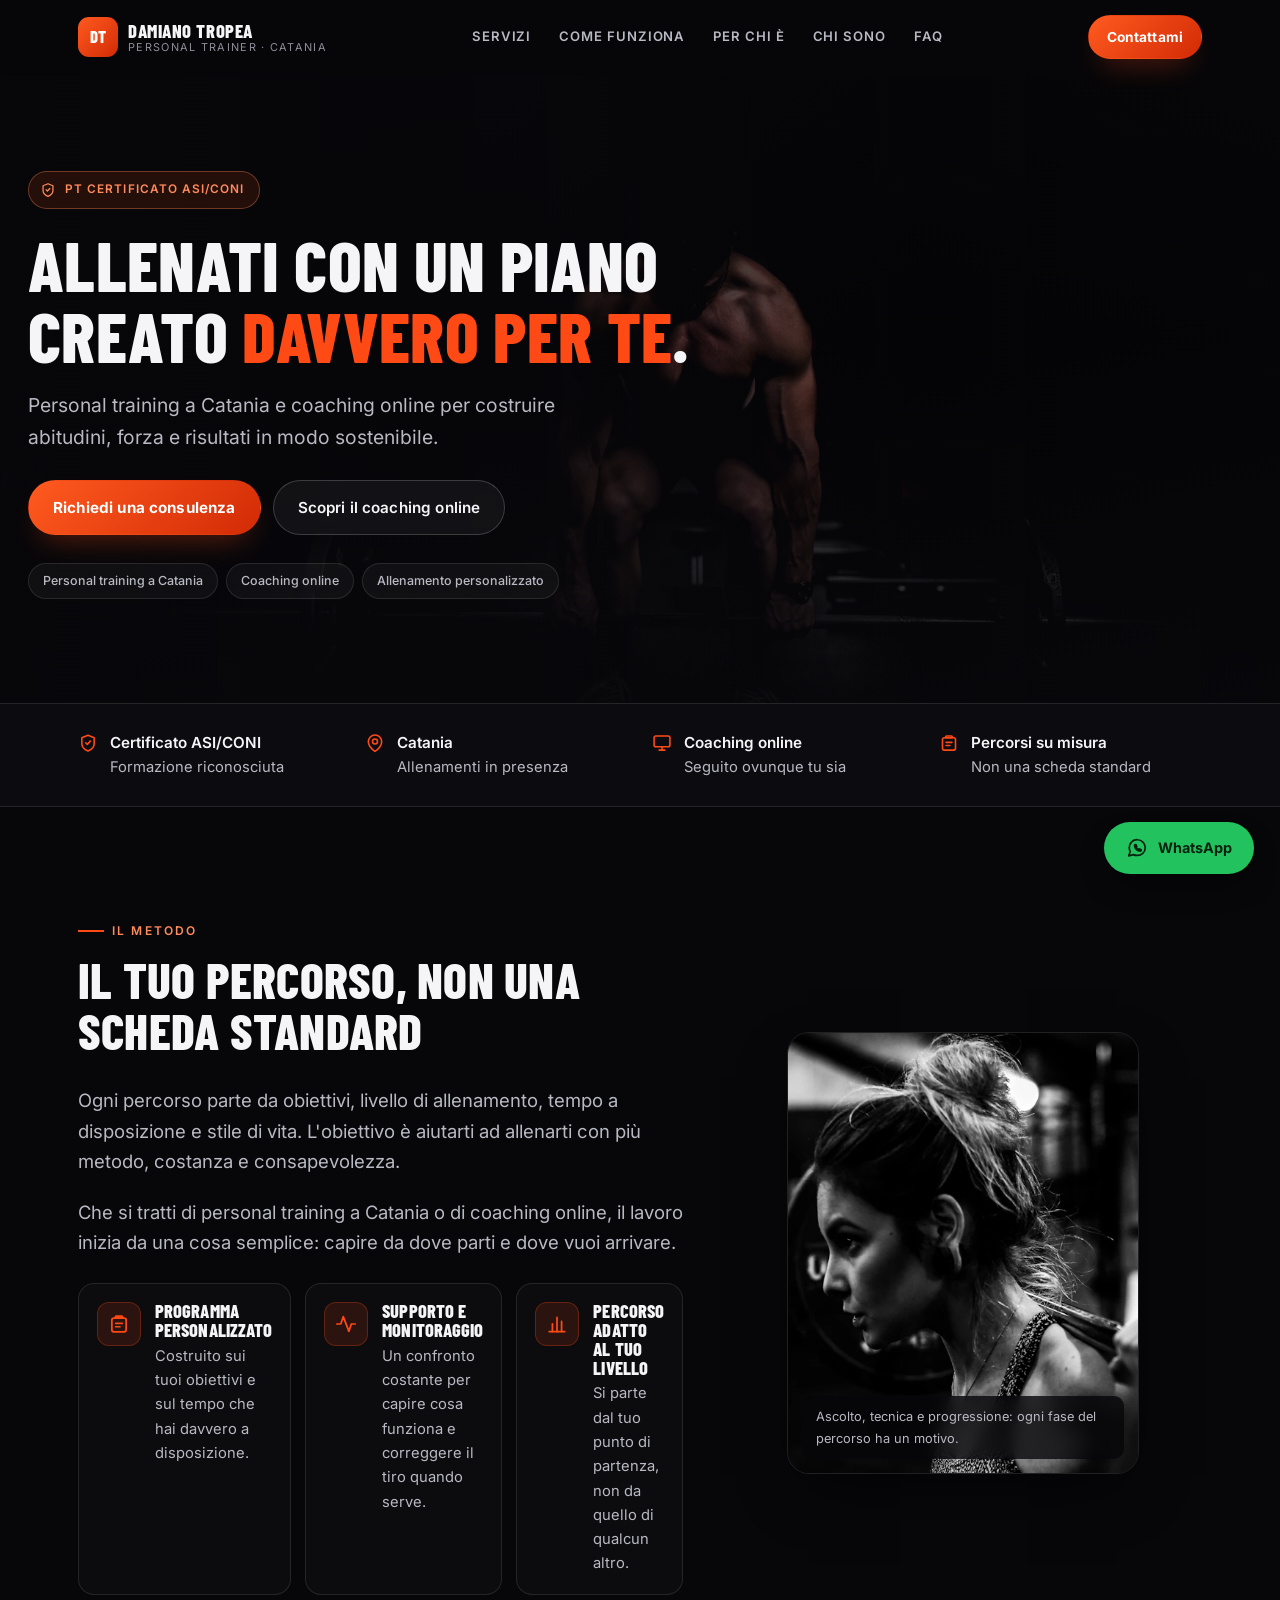
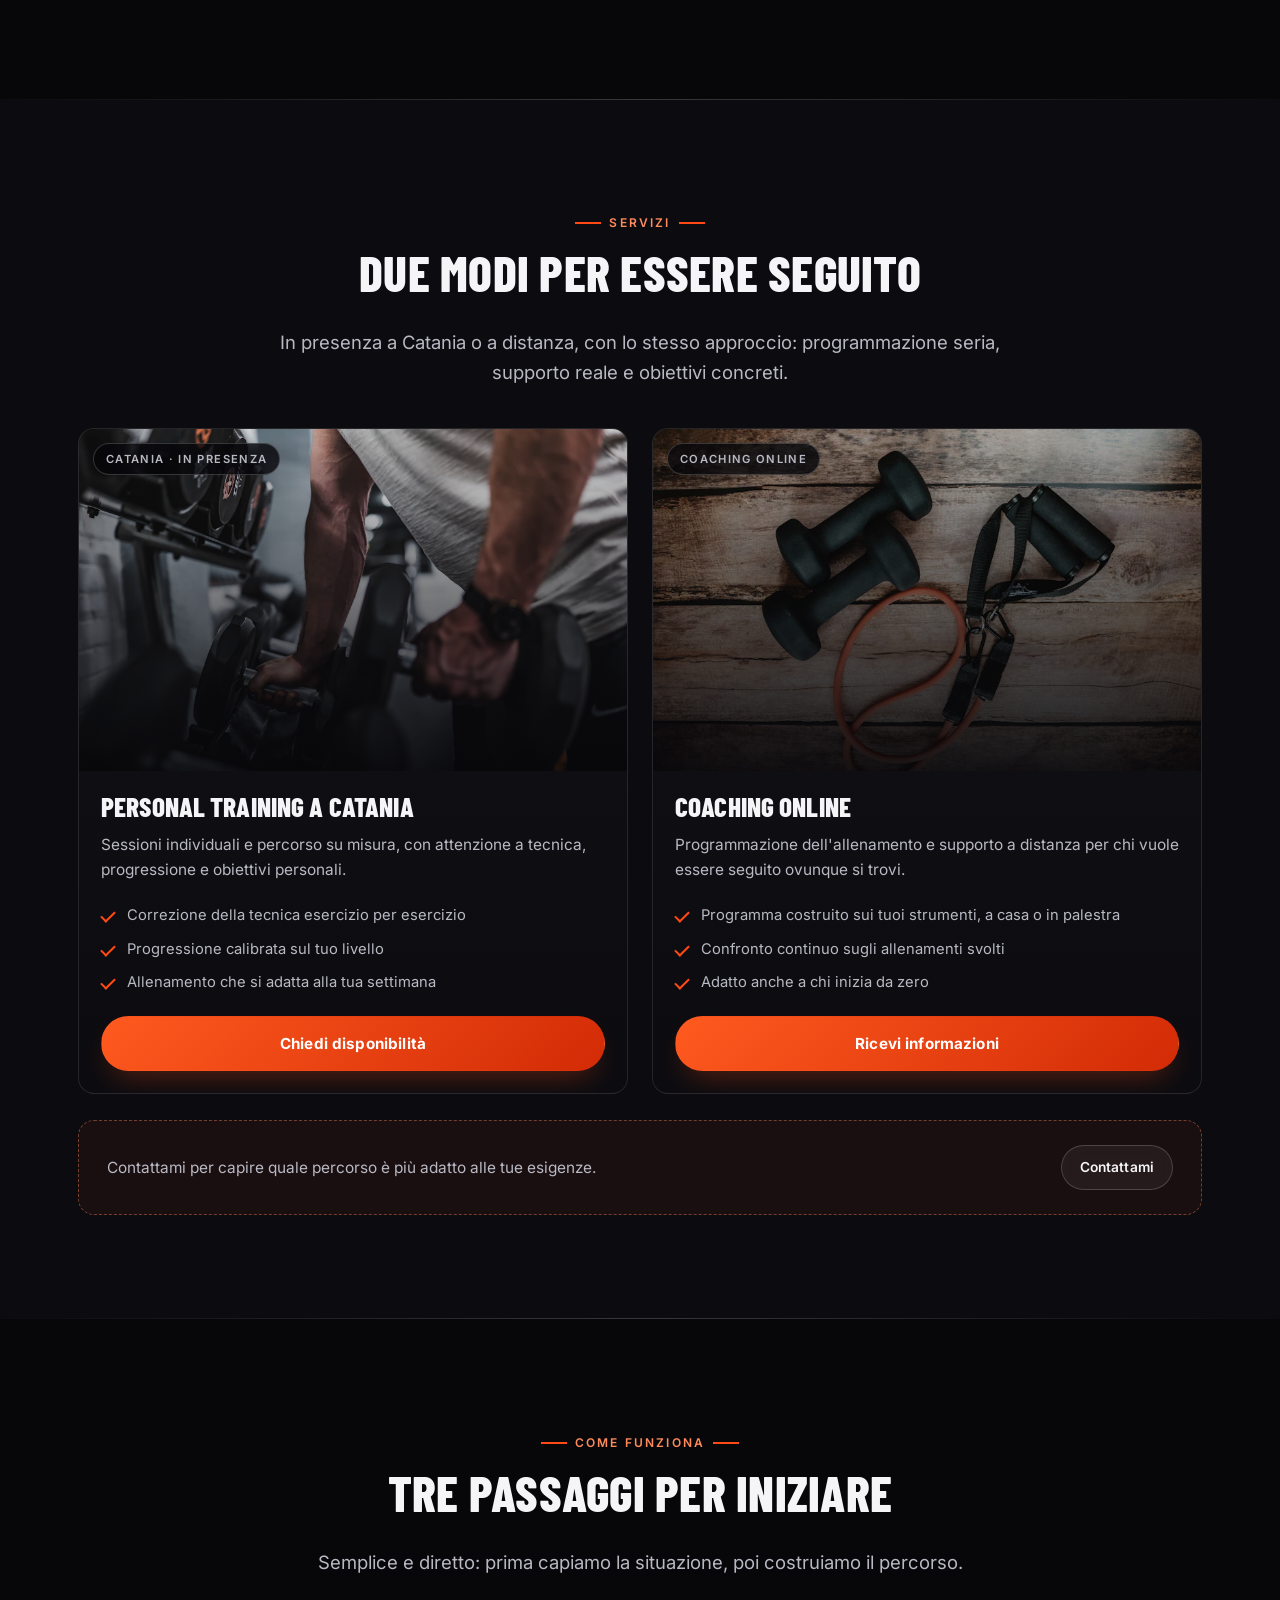
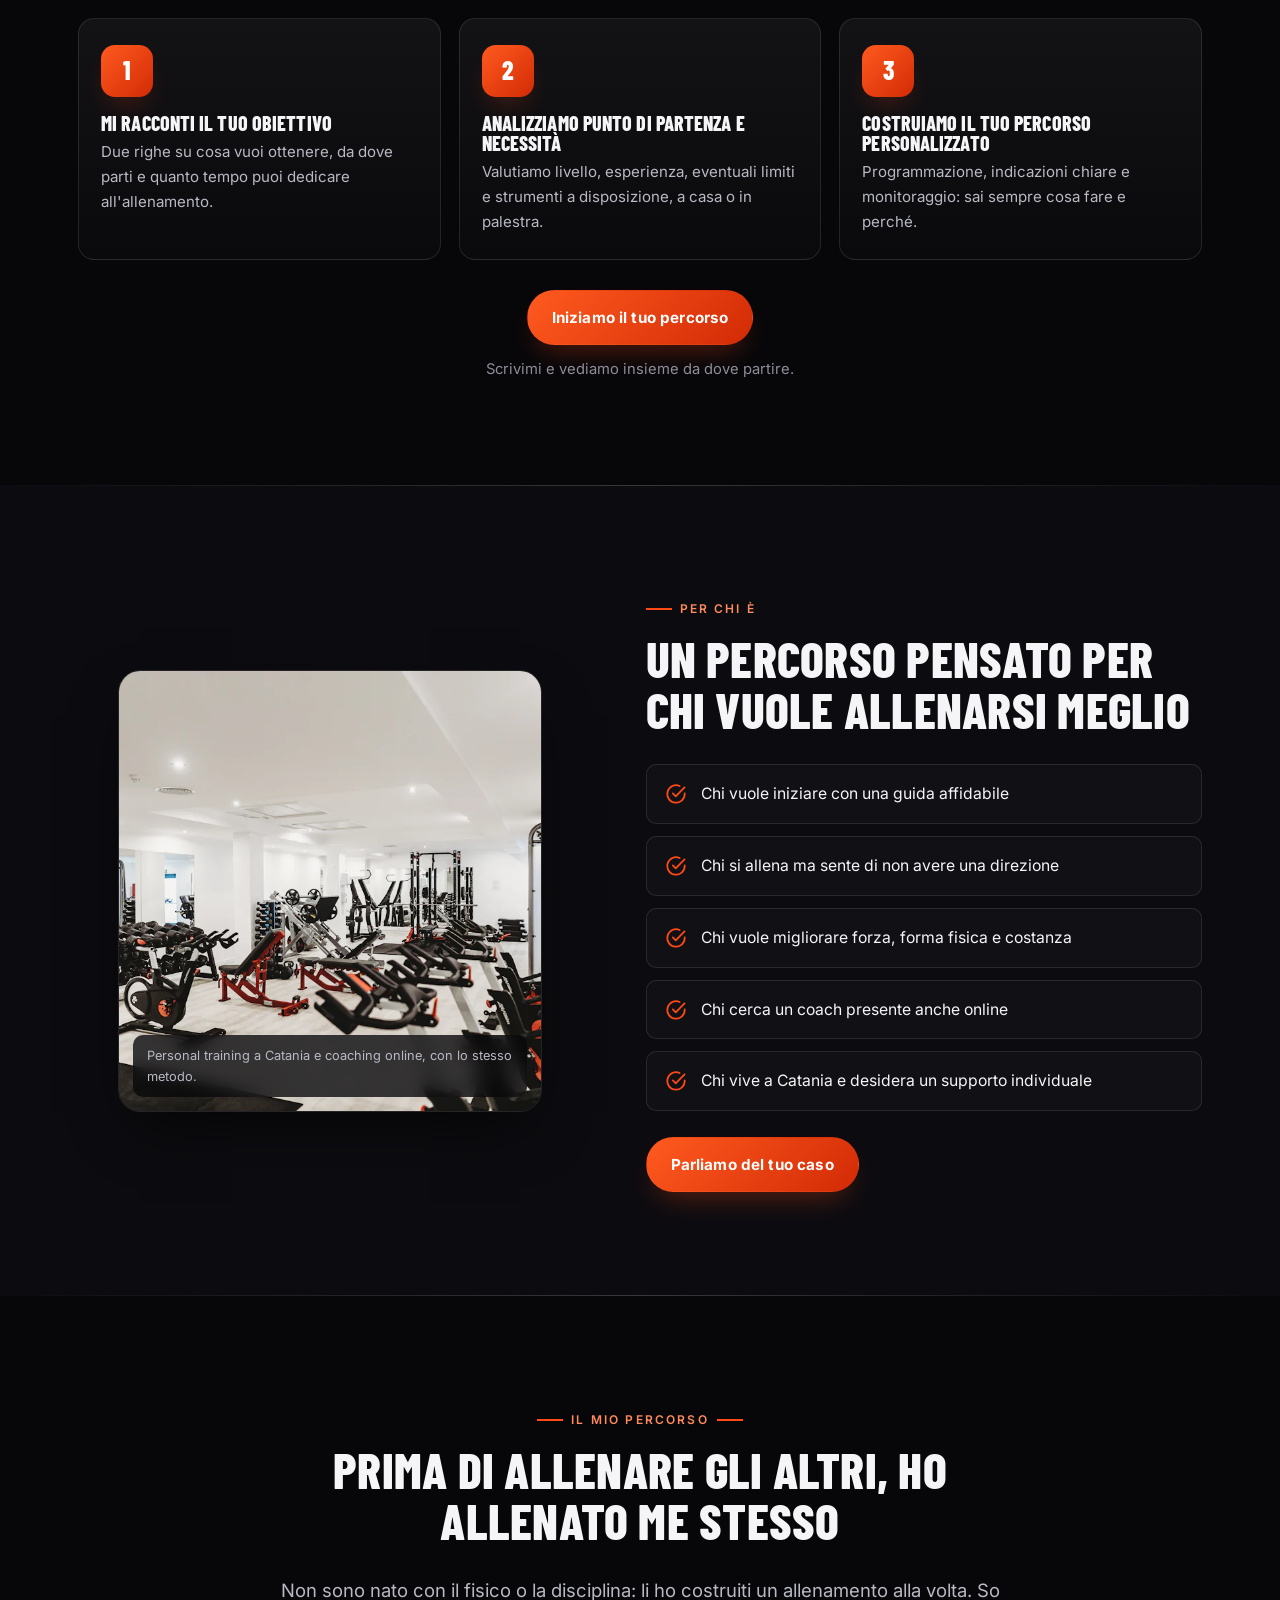
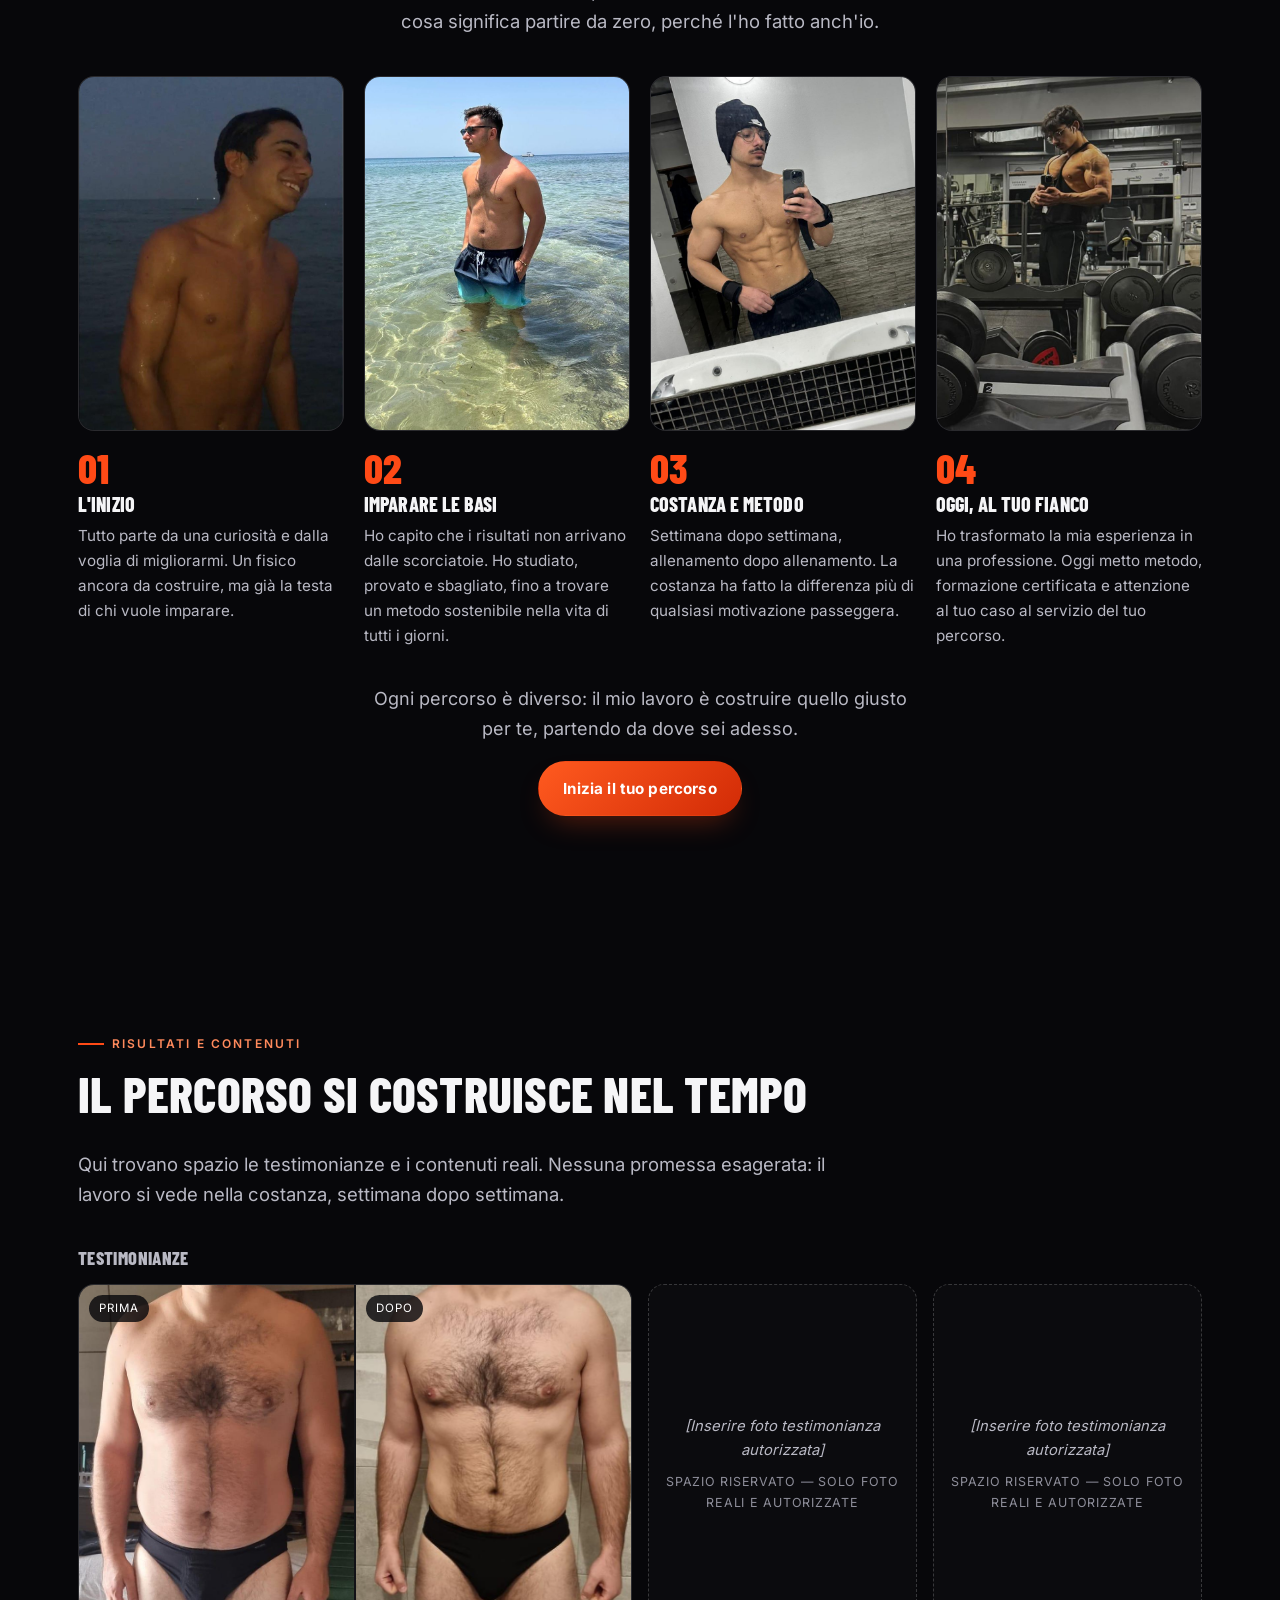
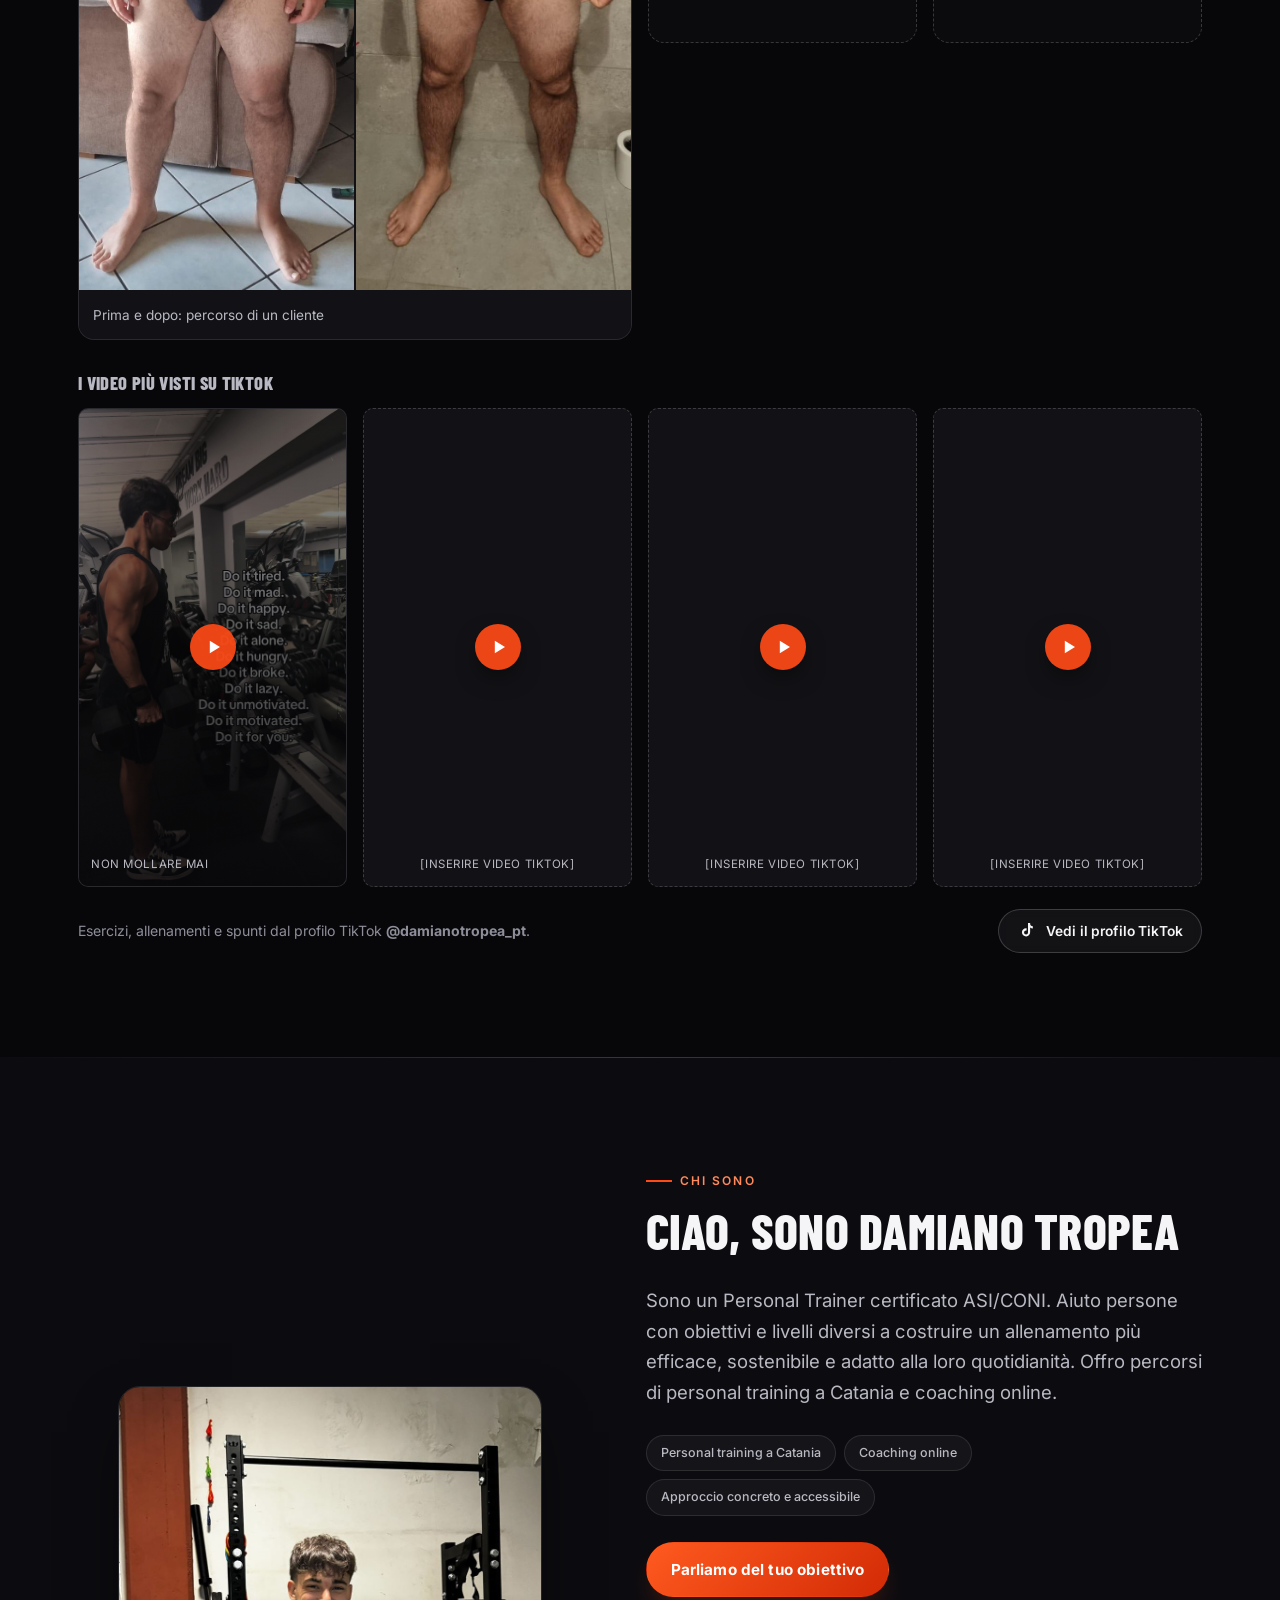
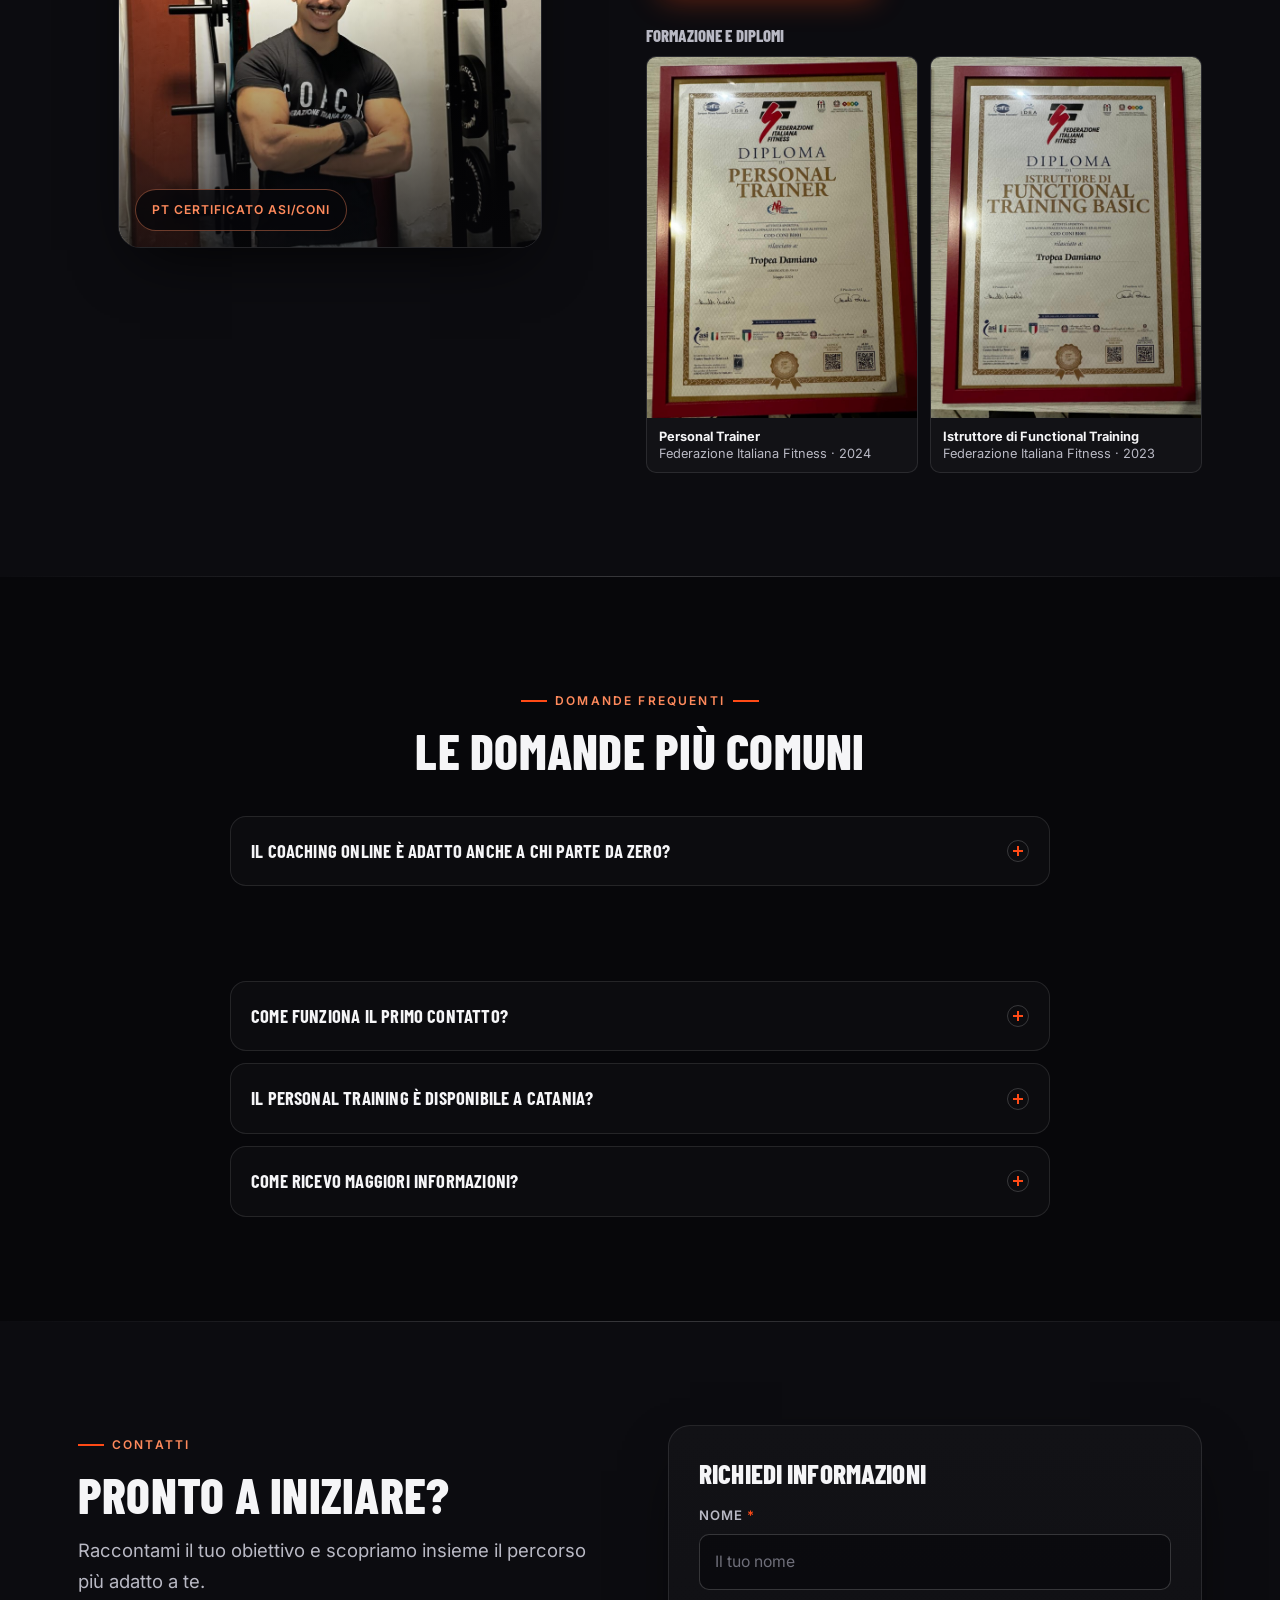
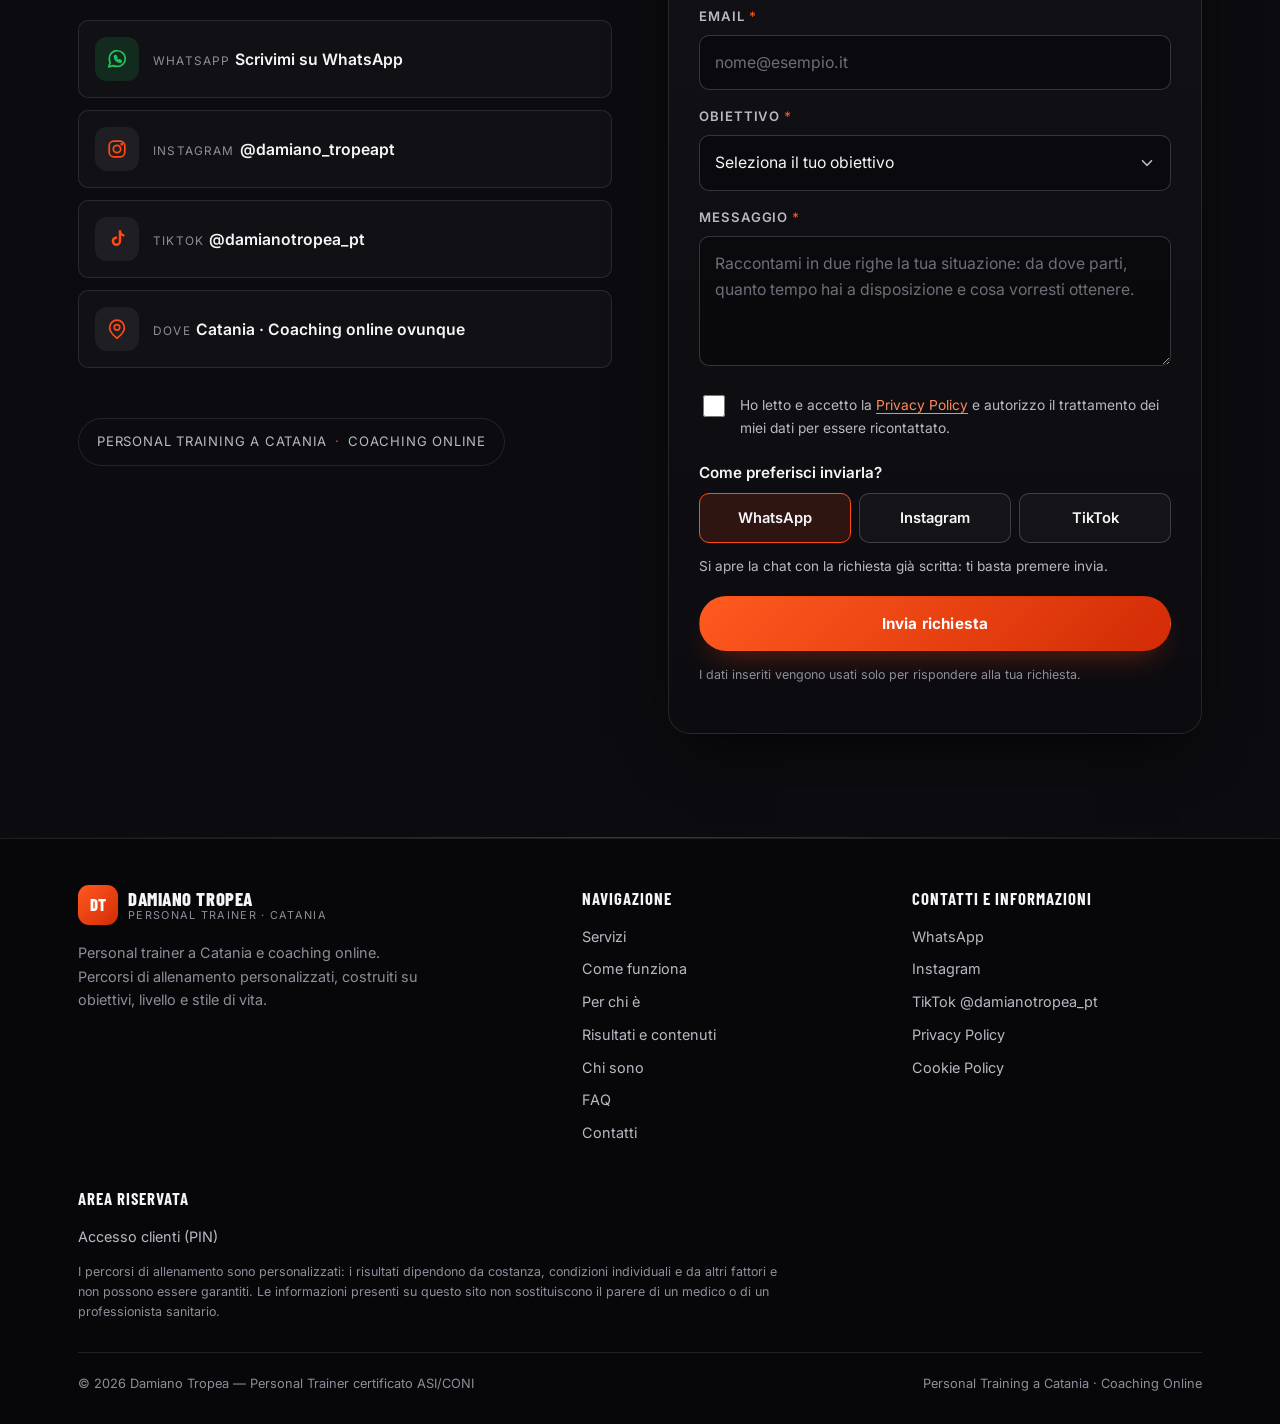
==== index.html @ 93ef20b5 "Publish Damiano Tropea personal trainer site Co-authored-by: Copilot App <223556219+Copilot@users.no" ====
<!DOCTYPE html>
<html lang="it" class="no-js">
<head>
<meta charset="utf-8">
<meta name="viewport" content="width=device-width, initial-scale=1">
<title>Damiano Tropea | Personal Trainer a Catania e Coaching Online</title>
<meta name="description" content="Personal Trainer certificato ASI/CONI a Catania. Percorsi di personal training e coaching online personalizzati. Richiedi informazioni.">
<meta name="author" content="Damiano Tropea">
<meta name="robots" content="index, follow">
<meta name="theme-color" content="#07070A">

<!-- ===================== SEO / SOCIAL ===================== -->
<link rel="canonical" href="https://sammy21-bee.github.io/damiano-tropea-pt/">
<meta property="og:type" content="website">
<meta property="og:locale" content="it_IT">
<meta property="og:site_name" content="Damiano Tropea — Personal Trainer">
<meta property="og:title" content="Damiano Tropea | Personal Trainer a Catania e Coaching Online">
<meta property="og:description" content="Personal training a Catania e coaching online. Percorsi di allenamento personalizzati, costruiti su obiettivi, livello e stile di vita.">
<meta property="og:url" content="https://sammy21-bee.github.io/damiano-tropea-pt/">
<meta property="og:image" content="https://sammy21-bee.github.io/damiano-tropea-pt/assets/img/hero.webp">
<meta name="twitter:card" content="summary_large_image">

<link rel="icon" href="data:image/svg+xml,%3Csvg xmlns='http://www.w3.org/2000/svg' viewBox='0 0 64 64'%3E%3Crect width='64' height='64' rx='14' fill='%23FF4A16'/%3E%3Ctext x='32' y='43' font-family='Arial,sans-serif' font-size='30' font-weight='bold' fill='%23fff' text-anchor='middle'%3EDT%3C/text%3E%3C/svg%3E">

<link rel="preload" href="assets/fonts/Inter-var.woff2" as="font" type="font/woff2" crossorigin>
<link rel="preload" href="assets/fonts/BarlowCondensed-800.woff2" as="font" type="font/woff2" crossorigin>
<link rel="preload" href="assets/img/hero.webp" as="image">
<link rel="stylesheet" href="assets/css/fonts.css">
<link rel="stylesheet" href="assets/css/style.css">

<script>document.documentElement.classList.replace('no-js', 'js');</script>

<!-- Dati strutturati: contengono solo le informazioni fornite.
     Aggiungere telefono, indirizzo ed email reali quando disponibili. -->
<script type="application/ld+json">
{
  "@context": "https://schema.org",
  "@type": "ProfessionalService",
  "name": "Damiano Tropea — Personal Trainer",
  "description": "Personal Trainer certificato ASI/CONI. Personal training a Catania e coaching online con percorsi di allenamento personalizzati.",
  "areaServed": [
    { "@type": "City", "name": "Catania" },
    { "@type": "Country", "name": "Italia" }
  ],
  "address": { "@type": "PostalAddress", "addressLocality": "Catania", "addressCountry": "IT" },
  "knowsAbout": ["personal training", "coaching online", "allenamento personalizzato", "forza", "condizionamento fisico"],
  "availableService": [
    { "@type": "Service", "name": "Personal Training a Catania" },
    { "@type": "Service", "name": "Coaching Online" }
  ],
  "sameAs": ["https://www.tiktok.com/@damianotropea_pt"],
  "founder": {
    "@type": "Person",
    "name": "Damiano Tropea",
    "jobTitle": "Personal Trainer certificato ASI/CONI",
    "sameAs": ["https://www.tiktok.com/@damianotropea_pt"]
  }
}
</script>

<script type="application/ld+json">
{
  "@context": "https://schema.org",
  "@type": "FAQPage",
  "mainEntity": [
    {
      "@type": "Question",
      "name": "Il coaching online è adatto anche a chi parte da zero?",
      "acceptedAnswer": { "@type": "Answer", "text": "Sì. Il coaching online non richiede un livello di partenza specifico: il programma viene costruito sul livello e sulle possibilità di chi lo segue. Se parti da zero, si parte da lì, con una progressione adatta a te. Se hai dubbi sul tuo caso, scrivimi e ne parliamo." }
    },
    {
      "@type": "Question",
      "name": "Posso allenarmi a casa o serve la palestra?",
      "acceptedAnswer": { "@type": "Answer", "text": "Dipende dal percorso e dagli strumenti che hai a disposizione. Il coaching online può essere strutturato per l'allenamento a casa o in palestra; per il personal training in presenza a Catania, sede e modalità si definiscono direttamente con Damiano. Contattami per capire la soluzione più adatta alla tua situazione." }
    },
    {
      "@type": "Question",
      "name": "Come funziona il primo contatto?",
      "acceptedAnswer": { "@type": "Answer", "text": "Il primo contatto serve a conoscerci: mi racconti il tuo obiettivo e la tua situazione, io ti spiego come lavoro e quale percorso può avere senso per te. Puoi scrivermi dal form di contatto, su WhatsApp o su TikTok. Serve a capire se il percorso è adatto a te." }
    },
    {
      "@type": "Question",
      "name": "Il personal training è disponibile a Catania?",
      "acceptedAnswer": { "@type": "Answer", "text": "Sì, il personal training in presenza è disponibile a Catania. Per verificare disponibilità, giorni e orari è necessario contattarmi direttamente." }
    },
    {
      "@type": "Question",
      "name": "Come ricevo maggiori informazioni?",
      "acceptedAnswer": { "@type": "Answer", "text": "Puoi scrivermi dal form di contatto, su WhatsApp oppure su TikTok @damianotropea_pt. Ti risponderò con le informazioni più utili rispetto a quello che cerchi." }
    }
  ]
}
</script>
</head>
<body>

<!-- =====================================================================
     PLACEHOLDER DA SOSTITUIRE PRIMA DI PUBBLICARE
     (cerca "[INSERIRE" in questo file e nelle pagine legali)

     1. https://wa.me/393484564142  -> link WhatsApp (es. https://wa.me/39XXXXXXXXXX)
     2. [INSERIRE_EMAIL]          -> email di contatto
     3. [INSERIRE_URL_DEL_SITO]   -> dominio del sito (canonical, Open Graph)
     4. Form di contatto: action="[INSERIRE_ENDPOINT_FORM]"
        Finché non è configurato, l'invio apre WhatsApp con il riepilogo
        della richiesta (vedi assets/js/main.js).
     5. Foto: assets/img/*.webp sono immagini segnaposto professionali
        (libere da Unsplash). Sostituirle con foto reali di Damiano.
     6. Video TikTok: nella sezione "Risultati e contenuti" i riquadri
        social sono segnaposto collegati al profilo; inserire gli embed
        reali dei video (vedi commento nella sezione).
     ===================================================================== -->

<a class="skip-link" href="#main">Vai al contenuto principale</a>

<!-- Sprite SVG -->
<svg xmlns="http://www.w3.org/2000/svg" style="display:none" aria-hidden="true" focusable="false">
  <symbol id="i-check" viewBox="0 0 24 24" fill="none" stroke="currentColor" stroke-width="1.9" stroke-linecap="round" stroke-linejoin="round">
    <path d="M21.5 11.2V12a9.5 9.5 0 1 1-5.6-8.7"/><path d="m8.6 11.4 3.1 3.1L21.3 4.8"/>
  </symbol>
  <symbol id="i-monitor" viewBox="0 0 24 24" fill="none" stroke="currentColor" stroke-width="1.9" stroke-linecap="round" stroke-linejoin="round">
    <rect x="2.5" y="3.5" width="19" height="13" rx="2.2"/><path d="M8.5 20.5h7M12 16.5v4"/>
  </symbol>
  <symbol id="i-clipboard" viewBox="0 0 24 24" fill="none" stroke="currentColor" stroke-width="1.9" stroke-linecap="round" stroke-linejoin="round">
    <path d="M9 3.5h6a1 1 0 0 1 1 1v1.2H8V4.5a1 1 0 0 1 1-1Z"/><rect x="4.2" y="5.7" width="15.6" height="14.8" rx="2.2"/><path d="M8.4 11.2h7.2M8.4 15h4.6"/>
  </symbol>
  <symbol id="i-activity" viewBox="0 0 24 24" fill="none" stroke="currentColor" stroke-width="1.9" stroke-linecap="round" stroke-linejoin="round">
    <path d="M22 12h-4.2l-2.6 8L9 4l-2.7 8H2"/>
  </symbol>
  <symbol id="i-level" viewBox="0 0 24 24" fill="none" stroke="currentColor" stroke-width="1.9" stroke-linecap="round" stroke-linejoin="round">
    <path d="M3.5 20.2h17"/><path d="M7 20.2v-8.4M12 20.2V4.8M17 20.2v-11"/>
  </symbol>
  <symbol id="i-pin" viewBox="0 0 24 24" fill="none" stroke="currentColor" stroke-width="1.9" stroke-linecap="round" stroke-linejoin="round">
    <path d="M20 10.4c0 6-8 11.6-8 11.6s-8-5.6-8-11.6a8 8 0 0 1 16 0Z"/><circle cx="12" cy="10.2" r="3"/>
  </symbol>
  <symbol id="i-medal" viewBox="0 0 24 24" fill="none" stroke="currentColor" stroke-width="1.9" stroke-linecap="round" stroke-linejoin="round">
    <path d="M12 21.5s7.4-3.3 7.4-8.4V5.6L12 2.6 4.6 5.6v7.5c0 5.1 7.4 8.4 7.4 8.4Z"/><path d="m9.2 11.7 1.9 1.9 3.7-3.8"/>
  </symbol>
  <symbol id="i-whatsapp" viewBox="0 0 24 24" fill="none" stroke="currentColor" stroke-width="1.9" stroke-linecap="round" stroke-linejoin="round">
    <path d="M21 11.6a8.5 8.5 0 0 1-9.1 8.5 9.2 9.2 0 0 1-3.9-.9L3 20.6l1.6-4.7a8.5 8.5 0 0 1-1-4.3A8.5 8.5 0 0 1 12.5 3a8.7 8.7 0 0 1 8.5 8.6Z"/><path d="M9.3 9.1c0-.5.4-.9.9-.9h.6l1 2.2-.8.8c.5 1.1 1.4 2 2.5 2.5l.8-.8 2.2 1v.6c0 .5-.4.9-.9.9-3.5 0-6.3-2.8-6.3-6.3Z"/>
  </symbol>
  <symbol id="i-tiktok" viewBox="0 0 24 24" fill="currentColor">
    <path d="M16.6 2.5h-2.7v11.9a2.5 2.5 0 1 1-2.5-2.5c.2 0 .5 0 .7.1V9.2a5.5 5.5 0 0 0-.7-.05A5.2 5.2 0 1 0 16.6 14V8.3a5.6 5.6 0 0 0 3.4 1.15V6.7a3.4 3.4 0 0 1-3.4-3.4V2.5Z"/>
  </symbol>
  <symbol id="i-instagram" viewBox="0 0 24 24" fill="none" stroke="currentColor" stroke-width="1.9" stroke-linecap="round" stroke-linejoin="round">
    <rect x="3.5" y="3.5" width="17" height="17" rx="5"/><circle cx="12" cy="12" r="4"/><circle cx="17.2" cy="6.8" r=".6" fill="currentColor"/>
  </symbol>
  <symbol id="i-play" viewBox="0 0 24 24" fill="currentColor">
    <path d="M7 4.6 19.2 12 7 19.4V4.6Z"/>
  </symbol>
</svg>

<header class="site-header" id="site-header">
  <div class="container header-inner">
    <a class="brand" href="#top" aria-label="Damiano Tropea — Personal Trainer, torna all'inizio">
      <span class="brand-mark" aria-hidden="true">DT</span>
      <span class="brand-text">
        <span class="brand-name">Damiano Tropea</span>
        <span class="brand-sub">Personal Trainer · Catania</span>
      </span>
    </a>

    <nav class="main-nav" aria-label="Navigazione principale">
      <a href="#servizi">Servizi</a>
      <a href="#come-funziona">Come funziona</a>
      <a href="#per-chi">Per chi è</a>
      <a href="#chi-sono">Chi sono</a>
      <a href="#faq">FAQ</a>
    </nav>

    <div class="header-actions">
      <a class="btn btn--primary btn--sm header-cta" href="#contatti" data-cta="header-contattami">Contattami</a>
      <button class="nav-toggle" type="button" id="nav-toggle" aria-expanded="false" aria-controls="mobile-menu" aria-label="Apri il menu di navigazione">
        <span class="nav-toggle-bars" aria-hidden="true"></span>
      </button>
    </div>
  </div>
</header>

<div class="mobile-menu" id="mobile-menu" hidden>
  <nav aria-label="Navigazione mobile">
    <a href="#servizi">Servizi</a>
    <a href="#come-funziona">Come funziona</a>
    <a href="#per-chi">Per chi è</a>
    <a href="#risultati">Risultati e contenuti</a>
    <a href="#chi-sono">Chi sono</a>
    <a href="#faq">FAQ</a>
  </nav>
  <a class="btn btn--primary btn--block" href="#contatti" data-cta="menu-contattami">Richiedi informazioni</a>
</div>

<main id="main">
  <span id="top" aria-hidden="true"></span>

  <!-- ============================================================
       1. HERO
       ============================================================ -->
  <section class="hero" aria-labelledby="hero-title">
    <div class="hero-bg">
      <!-- FOTO PLACEHOLDER: sostituire con foto/video reale di Damiano durante un allenamento -->
      <img src="assets/img/hero.webp" alt="Atleta che si prepara a sollevare un bilanciere in palestra" width="1600" height="1067" fetchpriority="high" decoding="async">
    </div>

    <div class="container hero-inner">
      <p class="badge">
        <svg aria-hidden="true"><use href="#i-medal"></use></svg>
        PT certificato ASI/CONI
      </p>

      <h1 id="hero-title">Allenati con un piano creato <span class="hl">davvero per te</span>.</h1>

      <p class="hero-sub">Personal training a Catania e coaching online per costruire abitudini, forza e risultati in modo sostenibile.</p>

      <div class="btn-row">
        <a class="btn btn--primary" href="#contatti" data-cta="hero-consulenza">Richiedi una consulenza</a>
        <a class="btn btn--ghost" href="#coaching-online" data-cta="hero-coaching">Scopri il coaching online</a>
      </div>

      <ul class="hero-chips">
        <li class="chip">Personal training a Catania</li>
        <li class="chip">Coaching online</li>
        <li class="chip">Allenamento personalizzato</li>
      </ul>
    </div>
  </section>

  <!-- Barra di fiducia -->
  <section class="trust-bar" aria-label="Punti di forza del percorso">
    <div class="container">
      <ul class="trust-bar-list">
        <li class="trust-bar-item">
          <svg aria-hidden="true"><use href="#i-medal"></use></svg>
          <span><strong>Certificato ASI/CONI</strong>Formazione riconosciuta</span>
        </li>
        <li class="trust-bar-item">
          <svg aria-hidden="true"><use href="#i-pin"></use></svg>
          <span><strong>Catania</strong>Allenamenti in presenza</span>
        </li>
        <li class="trust-bar-item">
          <svg aria-hidden="true"><use href="#i-monitor"></use></svg>
          <span><strong>Coaching online</strong>Seguito ovunque tu sia</span>
        </li>
        <li class="trust-bar-item">
          <svg aria-hidden="true"><use href="#i-clipboard"></use></svg>
          <span><strong>Percorsi su misura</strong>Non una scheda standard</span>
        </li>
      </ul>
    </div>
  </section>

  <!-- ============================================================
       2. FIDUCIA / PRESENTAZIONE
       ============================================================ -->
  <section class="section" aria-labelledby="percorso-title">
    <div class="container">
      <div class="split split--media-right">
        <div class="reveal">
          <p class="eyebrow">Il metodo</p>
          <h2 id="percorso-title">Il tuo percorso, non una scheda standard</h2>
          <p class="lead">Ogni percorso parte da obiettivi, livello di allenamento, tempo a disposizione e stile di vita. L'obiettivo è aiutarti ad allenarti con più metodo, costanza e consapevolezza.</p>
          <p class="lead">Che si tratti di personal training a Catania o di coaching online, il lavoro inizia da una cosa semplice: capire da dove parti e dove vuoi arrivare.</p>

          <ul class="pillars">
            <li class="pillar">
              <span class="pillar-icon" aria-hidden="true"><svg><use href="#i-clipboard"></use></svg></span>
              <div>
                <h3>Programma personalizzato</h3>
                <p>Costruito sui tuoi obiettivi e sul tempo che hai davvero a disposizione.</p>
              </div>
            </li>
            <li class="pillar">
              <span class="pillar-icon" aria-hidden="true"><svg><use href="#i-activity"></use></svg></span>
              <div>
                <h3>Supporto e monitoraggio</h3>
                <p>Un confronto costante per capire cosa funziona e correggere il tiro quando serve.</p>
              </div>
            </li>
            <li class="pillar">
              <span class="pillar-icon" aria-hidden="true"><svg><use href="#i-level"></use></svg></span>
              <div>
                <h3>Percorso adatto al tuo livello</h3>
                <p>Si parte dal tuo punto di partenza, non da quello di qualcun altro.</p>
              </div>
            </li>
          </ul>
        </div>

        <figure class="split-media reveal">
          <!-- FOTO PLACEHOLDER: sostituire con una foto reale di Damiano che segue un allievo -->
          <img src="assets/img/percorso.webp" alt="Persona che si allena in palestra con concentrazione durante una serie" width="900" height="600" loading="lazy" decoding="async">
          <figcaption>Ascolto, tecnica e progressione: ogni fase del percorso ha un motivo.</figcaption>
        </figure>
      </div>
    </div>
  </section>

  <!-- ============================================================
       3. SERVIZI
       ============================================================ -->
  <section class="section section--alt" id="servizi" aria-labelledby="servizi-title">
    <div class="container">
      <div class="section-head section-head--center reveal">
        <p class="eyebrow">Servizi</p>
        <h2 id="servizi-title">Due modi per essere seguito</h2>
        <p class="lead">In presenza a Catania o a distanza, con lo stesso approccio: programmazione seria, supporto reale e obiettivi concreti.</p>
      </div>

      <div class="grid grid--2">
        <article class="card service-card reveal" aria-labelledby="pt-title">
          <div class="service-media">
            <span class="service-tag">Catania · In presenza</span>
            <!-- FOTO PLACEHOLDER: sostituire con foto reale delle sessioni a Catania -->
            <img src="assets/img/pt-catania.webp" alt="Allenamento con manubri guidato in palestra" width="900" height="563" loading="lazy" decoding="async">
          </div>
          <div class="service-body">
            <h3 id="pt-title">Personal Training a Catania</h3>
            <p>Sessioni individuali e percorso su misura, con attenzione a tecnica, progressione e obiettivi personali.</p>
            <ul class="service-list">
              <li>Correzione della tecnica esercizio per esercizio</li>
              <li>Progressione calibrata sul tuo livello</li>
              <li>Allenamento che si adatta alla tua settimana</li>
            </ul>
            <a class="btn btn--primary btn--block" href="#contatti" data-obiettivo="Personal training a Catania" data-cta="servizio-pt">Chiedi disponibilità</a>
          </div>
        </article>

        <article class="card service-card reveal" id="coaching-online" aria-labelledby="online-title">
          <div class="service-media">
            <span class="service-tag">Coaching online</span>
            <!-- FOTO PLACEHOLDER: sostituire con foto reale di Damiano durante un coaching online -->
            <img src="assets/img/coaching-online.webp" alt="Manubri, elastico e tappetino per l'allenamento a casa" width="800" height="500" loading="lazy" decoding="async">
          </div>
          <div class="service-body">
            <h3 id="online-title">Coaching Online</h3>
            <p>Programmazione dell'allenamento e supporto a distanza per chi vuole essere seguito ovunque si trovi.</p>
            <ul class="service-list">
              <li>Programma costruito sui tuoi strumenti, a casa o in palestra</li>
              <li>Confronto continuo sugli allenamenti svolti</li>
              <li>Adatto anche a chi inizia da zero</li>
            </ul>
            <a class="btn btn--primary btn--block" href="#contatti" data-obiettivo="Coaching online" data-cta="servizio-online">Ricevi informazioni</a>
          </div>
        </article>
      </div>

      <div class="services-note reveal">
        <p>Contattami per capire quale percorso è più adatto alle tue esigenze.</p>
        <a class="btn btn--ghost btn--sm" href="#contatti" data-cta="servizi-nota">Contattami</a>
      </div>
    </div>
  </section>

  <!-- ============================================================
       4. COME FUNZIONA
       ============================================================ -->
  <section class="section" id="come-funziona" aria-labelledby="come-title">
    <div class="container">
      <div class="section-head section-head--center reveal">
        <p class="eyebrow">Come funziona</p>
        <h2 id="come-title">Tre passaggi per iniziare</h2>
        <p class="lead">Semplice e diretto: prima capiamo la situazione, poi costruiamo il percorso.</p>
      </div>

      <ol class="steps">
        <li class="step reveal">
          <span class="step-num" aria-hidden="true">1</span>
          <h3>Mi racconti il tuo obiettivo</h3>
          <p>Due righe su cosa vuoi ottenere, da dove parti e quanto tempo puoi dedicare all'allenamento.</p>
        </li>
        <li class="step reveal">
          <span class="step-num" aria-hidden="true">2</span>
          <h3>Analizziamo punto di partenza e necessità</h3>
          <p>Valutiamo livello, esperienza, eventuali limiti e strumenti a disposizione, a casa o in palestra.</p>
        </li>
        <li class="step reveal">
          <span class="step-num" aria-hidden="true">3</span>
          <h3>Costruiamo il tuo percorso personalizzato</h3>
          <p>Programmazione, indicazioni chiare e monitoraggio: sai sempre cosa fare e perché.</p>
        </li>
      </ol>

      <div class="steps-cta reveal">
        <a class="btn btn--primary" href="#contatti" data-cta="come-iniziamo">Iniziamo il tuo percorso</a>
        <p>Scrivimi e vediamo insieme da dove partire.</p>
      </div>
    </div>
  </section>

  <!-- ============================================================
       5. PER CHI È
       ============================================================ -->
  <section class="section section--alt" id="per-chi" aria-labelledby="perchi-title">
    <div class="container">
      <div class="split split--media-left">
        <figure class="split-media reveal">
          <!-- FOTO PLACEHOLDER: sostituire con foto reale della palestra / sessione a Catania -->
          <img src="assets/img/palestra.webp" alt="Sala pesi attrezzata con macchine e manubri" width="1000" height="667" loading="lazy" decoding="async">
          <figcaption>Personal training a Catania e coaching online, con lo stesso metodo.</figcaption>
        </figure>

        <div class="reveal">
          <p class="eyebrow">Per chi è</p>
          <h2 id="perchi-title">Un percorso pensato per chi vuole allenarsi meglio</h2>
          <ul class="audience-list">
            <li>
              <svg aria-hidden="true"><use href="#i-check"></use></svg>
              Chi vuole iniziare con una guida affidabile
            </li>
            <li>
              <svg aria-hidden="true"><use href="#i-check"></use></svg>
              Chi si allena ma sente di non avere una direzione
            </li>
            <li>
              <svg aria-hidden="true"><use href="#i-check"></use></svg>
              Chi vuole migliorare forza, forma fisica e costanza
            </li>
            <li>
              <svg aria-hidden="true"><use href="#i-check"></use></svg>
              Chi cerca un coach presente anche online
            </li>
            <li>
              <svg aria-hidden="true"><use href="#i-check"></use></svg>
              Chi vive a Catania e desidera un supporto individuale
            </li>
          </ul>
          <div class="btn-row" style="margin-top:26px">
            <a class="btn btn--primary" href="#contatti" data-cta="perchi-contatti">Parliamo del tuo caso</a>
          </div>
        </div>
      </div>
    </div>
  </section>

  <!-- ============================================================
       5b. IL MIO PERCORSO
       I testi sono una bozza: Damiano può sistemarli con date e dettagli reali.
       ============================================================ -->
  <section class="section" id="il-mio-percorso" aria-labelledby="percorso-damiano-title">
    <div class="container">
      <div class="section-head section-head--center reveal">
        <p class="eyebrow">Il mio percorso</p>
        <h2 id="percorso-damiano-title">Prima di allenare gli altri, ho allenato me stesso</h2>
        <p class="lead">Non sono nato con il fisico o la disciplina: li ho costruiti un allenamento alla volta. So cosa significa partire da zero, perché l'ho fatto anch'io.</p>
      </div>

      <ol class="journey">
        <li class="journey-step reveal">
          <figure class="journey-photo">
            <img src="assets/img/percorso/p1.jpg" alt="Damiano Tropea agli inizi del suo percorso, sorridente di sera in riva al mare" width="800" height="1067" loading="lazy" decoding="async">
          </figure>
          <div class="journey-text">
            <span class="journey-num" aria-hidden="true">01</span>
            <h3>L'inizio</h3>
            <p>Tutto parte da una curiosità e dalla voglia di migliorarmi. Un fisico ancora da costruire, ma già la testa di chi vuole imparare.</p>
          </div>
        </li>

        <li class="journey-step reveal">
          <figure class="journey-photo">
            <img src="assets/img/percorso/p2.jpg" alt="Damiano Tropea in piedi nell'acqua del mare con gli occhiali da sole" width="800" height="1067" loading="lazy" decoding="async">
          </figure>
          <div class="journey-text">
            <span class="journey-num" aria-hidden="true">02</span>
            <h3>Imparare le basi</h3>
            <p>Ho capito che i risultati non arrivano dalle scorciatoie. Ho studiato, provato e sbagliato, fino a trovare un metodo sostenibile nella vita di tutti i giorni.</p>
          </div>
        </li>

        <li class="journey-step reveal">
          <figure class="journey-photo">
            <img src="assets/img/percorso/p3.jpg" alt="Damiano Tropea allo specchio dello spogliatoio della palestra" width="800" height="1067" loading="lazy" decoding="async">
          </figure>
          <div class="journey-text">
            <span class="journey-num" aria-hidden="true">03</span>
            <h3>Costanza e metodo</h3>
            <p>Settimana dopo settimana, allenamento dopo allenamento. La costanza ha fatto la differenza più di qualsiasi motivazione passeggera.</p>
          </div>
        </li>

        <li class="journey-step reveal">
          <figure class="journey-photo">
            <img src="assets/img/percorso/p4.jpg" alt="Damiano Tropea in palestra, davanti allo specchio, tra manubri e pesi" width="800" height="1067" loading="lazy" decoding="async">
          </figure>
          <div class="journey-text">
            <span class="journey-num" aria-hidden="true">04</span>
            <h3>Oggi, al tuo fianco</h3>
            <p>Ho trasformato la mia esperienza in una professione. Oggi metto metodo, formazione certificata e attenzione al tuo caso al servizio del tuo percorso.</p>
          </div>
        </li>
      </ol>

      <p class="journey-note reveal">Ogni percorso è diverso: il mio lavoro è costruire quello giusto per te, partendo da dove sei adesso.</p>
      <div class="btn-row reveal">
        <a class="btn btn--primary" href="#contatti" data-cta="percorso-cta">Inizia il tuo percorso</a>
      </div>
    </div>
  </section>

  <!-- ============================================================
       6. RISULTATI E CONTENUTI
       ============================================================ -->
  <section class="section" id="risultati" aria-labelledby="risultati-title">
    <div class="container">
      <div class="section-head reveal">
        <p class="eyebrow">Risultati e contenuti</p>
        <h2 id="risultati-title">Il percorso si costruisce nel tempo</h2>
        <p class="lead">Qui trovano spazio le testimonianze e i contenuti reali. Nessuna promessa esagerata: il lavoro si vede nella costanza, settimana dopo settimana.</p>
      </div>

      <!-- TESTIMONIANZE (foto): le foto reali e autorizzate si inseriscono in
           assets/js/config.js > testimonials. Finché la lista è vuota
           compaiono i segnaposto. -->
      <h3 class="block-title reveal">Testimonianze</h3>
      <div class="testimonial-grid" id="testimonial-grid" data-max="6"></div>

      <!-- VIDEO TIKTOK: i link ai video più virali si inseriscono in
           assets/js/config.js > tiktokVideos (da 4 a 8). Finché la lista è
           vuota compaiono i segnaposto che rimandano al profilo. -->
      <h3 class="block-title reveal">I video più visti su TikTok</h3>
      <div class="social-grid" id="tiktok-grid" data-max="8"></div>

      <noscript>
        <p class="slot-hint">Attiva JavaScript per vedere testimonianze e video, oppure visita il profilo TikTok.</p>
      </noscript>

      <div class="social-foot reveal">
        <p>Esercizi, allenamenti e spunti dal profilo TikTok <strong>@damianotropea_pt</strong>.</p>
        <a class="btn btn--ghost btn--sm js-tiktok" href="https://www.tiktok.com/@damianotropea_pt" target="_blank" rel="noopener noreferrer">
          <svg aria-hidden="true"><use href="#i-tiktok"></use></svg>
          Vedi il profilo TikTok
        </a>
      </div>
    </div>
  </section>

  <!-- ============================================================
       7. CHI SONO
       ============================================================ -->
  <section class="section section--alt" id="chi-sono" aria-labelledby="chisono-title">
    <div class="container">
      <div class="split split--media-left">
        <figure class="about-media reveal">
          <img src="assets/img/damiano-tropea.jpg" alt="Damiano Tropea, personal trainer, a braccia conserte in palestra" width="900" height="1200" loading="lazy" decoding="async">
          <figcaption class="about-badge">PT certificato ASI/CONI</figcaption>
        </figure>

        <div class="reveal">
          <p class="eyebrow">Chi sono</p>
          <h2 id="chisono-title">Ciao, sono Damiano Tropea</h2>
          <p class="lead">Sono un Personal Trainer certificato ASI/CONI. Aiuto persone con obiettivi e livelli diversi a costruire un allenamento più efficace, sostenibile e adatto alla loro quotidianità. Offro percorsi di personal training a Catania e coaching online.</p>
          <ul class="hero-chips">
            <li class="chip">Personal training a Catania</li>
            <li class="chip">Coaching online</li>
            <li class="chip">Approccio concreto e accessibile</li>
          </ul>
          <div class="btn-row" style="margin-top:26px">
            <a class="btn btn--primary" href="#contatti" data-cta="chisono-cta">Parliamo del tuo obiettivo</a>
          </div>

          <div class="credentials">
            <h3 class="credentials-title">Formazione e diplomi</h3>
            <div class="credentials-grid">
              <a class="credential" href="assets/img/diplomi/diploma-personal-trainer.jpg" target="_blank" rel="noopener">
                <img src="assets/img/diplomi/diploma-personal-trainer.jpg" alt="Diploma di Personal Trainer rilasciato a Damiano Tropea, Federazione Italiana Fitness, maggio 2024" width="1263" height="1600" loading="lazy" decoding="async">
                <figcaption><strong>Personal Trainer</strong>Federazione Italiana Fitness · 2024</figcaption>
              </a>
              <a class="credential" href="assets/img/diplomi/diploma-istruttore.jpg" target="_blank" rel="noopener">
                <img src="assets/img/diplomi/diploma-istruttore.jpg" alt="Diploma di Istruttore di Functional Training Basic rilasciato a Damiano Tropea, Federazione Italiana Fitness, marzo 2023" width="1196" height="1600" loading="lazy" decoding="async">
                <figcaption><strong>Istruttore di Functional Training</strong>Federazione Italiana Fitness · 2023</figcaption>
              </a>
            </div>
          </div>
        </div>
      </div>
    </div>
  </section>

  <!-- ============================================================
       8. FAQ
       ============================================================ -->
  <section class="section" id="faq" aria-labelledby="faq-title">
    <div class="container">
      <div class="section-head section-head--center reveal">
        <p class="eyebrow">Domande frequenti</p>
        <h2 id="faq-title">Le domande più comuni</h2>
      </div>

      <div class="faq" style="max-width:820px;margin-inline:auto">
        <details class="faq-item reveal">
          <summary>
            Il coaching online è adatto anche a chi parte da zero?
            <span class="faq-icon" aria-hidden="true"></span>
          </summary>
          <div class="faq-answer">
            <p>Sì. Il coaching online non richiede un livello di partenza specifico: il programma viene costruito sul livello e sulle possibilità di chi lo segue. Se parti da zero, si parte da lì, con una progressione adatta a te. Se hai dubbi sul tuo caso, scrivimi e ne parliamo.</p>
          </div>
        </details>

        <details class="faq-item reveal">
          <summary>
            Posso allenarmi a casa o serve la palestra?
            <span class="faq-icon" aria-hidden="true"></span>
          </summary>
          <div class="faq-answer">
            <p>Dipende dal percorso e dagli strumenti che hai a disposizione. Il coaching online può essere strutturato per l'allenamento a casa o in palestra; per il personal training in presenza a Catania, sede e modalità si definiscono direttamente con Damiano. <a href="#contatti">Contattami</a> per capire la soluzione più adatta alla tua situazione.</p>
          </div>
        </details>

        <details class="faq-item reveal">
          <summary>
            Come funziona il primo contatto?
            <span class="faq-icon" aria-hidden="true"></span>
          </summary>
          <div class="faq-answer">
            <p>Il primo contatto serve a conoscerci: mi racconti il tuo obiettivo e la tua situazione, io ti spiego come lavoro e quale percorso può avere senso per te. Puoi scrivermi dal <a href="#contatti">form di contatto</a>, su WhatsApp o su TikTok. Serve a capire se il percorso è adatto a te.</p>
          </div>
        </details>

        <details class="faq-item reveal">
          <summary>
            Il personal training è disponibile a Catania?
            <span class="faq-icon" aria-hidden="true"></span>
          </summary>
          <div class="faq-answer">
            <p>Sì, il personal training in presenza è disponibile a Catania. Per verificare disponibilità, giorni e orari è necessario contattarmi direttamente.</p>
          </div>
        </details>

        <details class="faq-item reveal">
          <summary>
            Come ricevo maggiori informazioni?
            <span class="faq-icon" aria-hidden="true"></span>
          </summary>
          <div class="faq-answer">
            <p>Puoi scrivermi dal <a href="#contatti">form di contatto</a>, su WhatsApp oppure su <a href="https://www.tiktok.com/@damianotropea_pt" target="_blank" rel="noopener noreferrer">TikTok @damianotropea_pt</a>. Ti risponderò con le informazioni più utili rispetto a quello che cerchi.</p>
          </div>
        </details>
      </div>
    </div>
  </section>

  <!-- ============================================================
       9. CONTATTI FINALI
       ============================================================ -->
  <section class="section section--alt" id="contatti" aria-labelledby="contatti-title">
    <div class="container">
      <div class="contact-wrap">
        <div class="contact-info reveal">
          <p class="eyebrow">Contatti</p>
          <h2 id="contatti-title">Pronto a iniziare?</h2>
          <p class="lead">Raccontami il tuo obiettivo e scopriamo insieme il percorso più adatto a te.</p>

          <div class="contact-channels">
            <!-- LINK PLACEHOLDER: sostituire https://wa.me/393484564142 con il link WhatsApp reale -->
            <a class="channel js-whatsapp" href="https://wa.me/393484564142" data-cta="contatti-whatsapp">
              <span class="channel-icon channel-icon--wa" aria-hidden="true"><svg><use href="#i-whatsapp"></use></svg></span>
              <span>
                <span class="channel-label">WhatsApp</span>
                <span class="channel-value">Scrivimi su WhatsApp</span>
              </span>
            </a>

            <a class="channel js-instagram" href="https://www.instagram.com/damiano_tropeapt/" target="_blank" rel="noopener noreferrer" data-cta="contatti-instagram">
              <span class="channel-icon" aria-hidden="true"><svg><use href="#i-instagram"></use></svg></span>
              <span>
                <span class="channel-label">Instagram</span>
                <span class="channel-value js-instagram-handle">Seguimi su Instagram</span>
              </span>
            </a>

            <a class="channel js-tiktok" href="https://www.tiktok.com/@damianotropea_pt" target="_blank" rel="noopener noreferrer" data-cta="contatti-tiktok">
              <span class="channel-icon" aria-hidden="true"><svg><use href="#i-tiktok"></use></svg></span>
              <span>
                <span class="channel-label">TikTok</span>
                <span class="channel-value">@damianotropea_pt</span>
              </span>
            </a>

            <div class="channel">
              <span class="channel-icon" aria-hidden="true"><svg><use href="#i-pin"></use></svg></span>
              <span>
                <span class="channel-label">Dove</span>
                <span class="channel-value">Catania · Coaching online ovunque</span>
              </span>
            </div>
          </div>

          <p class="contact-tagline">Personal Training a Catania <span class="dot">·</span> Coaching Online</p>
        </div>

        <div class="reveal">
          <!-- FORM CONTATTO
               action: sostituire [INSERIRE_ENDPOINT_FORM] con l'endpoint reale
               (Formspree, Netlify Forms, script PHP...). Finché è un placeholder,
               l'invio apre WhatsApp con il riepilogo della richiesta. -->
          <form class="contact-form" id="contact-form" action="[INSERIRE_ENDPOINT_FORM]" method="post" novalidate>
            <h3 style="margin-bottom:18px">Richiedi informazioni</h3>

            <div class="field">
              <label for="nome">Nome <span class="req" aria-hidden="true">*</span></label>
              <input type="text" id="nome" name="nome" placeholder="Il tuo nome" required autocomplete="name">
            </div>

            <div class="field">
              <label for="email">Email <span class="req" aria-hidden="true">*</span></label>
              <input type="email" id="email" name="email" placeholder="nome@esempio.it" required autocomplete="email" inputmode="email">
            </div>

            <div class="field">
              <label for="obiettivo">Obiettivo <span class="req" aria-hidden="true">*</span></label>
              <select id="obiettivo" name="obiettivo" required>
                <option value="">Seleziona il tuo obiettivo</option>
                <option>Iniziare ad allenarmi</option>
                <option>Migliorare forza e forma fisica</option>
                <option>Trovare costanza e metodo</option>
                <option>Coaching online</option>
                <option>Personal training a Catania</option>
                <option>Altro</option>
              </select>
            </div>

            <div class="field">
              <label for="messaggio">Messaggio <span class="req" aria-hidden="true">*</span></label>
              <textarea id="messaggio" name="messaggio" placeholder="Raccontami in due righe la tua situazione: da dove parti, quanto tempo hai a disposizione e cosa vorresti ottenere." required></textarea>
            </div>

            <div class="checkbox">
              <input type="checkbox" id="privacy" name="privacy" value="acconsentito" required>
              <label for="privacy">Ho letto e accetto la <a href="privacy.html">Privacy Policy</a> e autorizzo il trattamento dei miei dati per essere ricontattato.</label>
            </div>

            <fieldset class="channel-pick" id="channel-pick">
              <legend>Come preferisci inviarla?</legend>
              <label class="pick"><input type="radio" name="canale" value="whatsapp" checked><span>WhatsApp</span></label>
              <label class="pick"><input type="radio" name="canale" value="instagram"><span>Instagram</span></label>
              <label class="pick"><input type="radio" name="canale" value="tiktok"><span>TikTok</span></label>
              <p class="pick-hint" id="pick-hint"></p>
            </fieldset>

            <button class="btn btn--primary btn--block" type="submit" data-cta="form-invia">Invia richiesta</button>

            <p class="form-footnote">I dati inseriti vengono usati solo per rispondere alla tua richiesta.</p>

            <div class="form-status" id="form-status" role="status" aria-live="polite"></div>
          </form>
        </div>
      </div>
    </div>
  </section>
</main>

<footer class="site-footer">
  <div class="container">
    <div class="footer-grid">
      <div class="footer-brand">
        <a class="brand" href="#top">
          <span class="brand-mark" aria-hidden="true">DT</span>
          <span class="brand-text">
            <span class="brand-name">Damiano Tropea</span>
            <span class="brand-sub">Personal Trainer · Catania</span>
          </span>
        </a>
        <p style="margin-top:16px">Personal trainer a Catania e coaching online. Percorsi di allenamento personalizzati, costruiti su obiettivi, livello e stile di vita.</p>
      </div>

      <nav aria-label="Sezioni del sito">
        <p class="footer-title">Navigazione</p>
        <div class="footer-links">
          <a href="#servizi">Servizi</a>
          <a href="#come-funziona">Come funziona</a>
          <a href="#per-chi">Per chi è</a>
          <a href="#risultati">Risultati e contenuti</a>
          <a href="#chi-sono">Chi sono</a>
          <a href="#faq">FAQ</a>
          <a href="#contatti">Contatti</a>
        </div>
      </nav>

      <div>
        <p class="footer-title">Contatti e informazioni</p>
        <div class="footer-links">
          <!-- LINK PLACEHOLDER: https://wa.me/393484564142 -->
          <a class="js-whatsapp" href="https://wa.me/393484564142">WhatsApp</a>
          <a class="js-instagram" href="https://www.instagram.com/damiano_tropeapt/" target="_blank" rel="noopener noreferrer">Instagram</a>
          <a class="js-tiktok" href="https://www.tiktok.com/@damianotropea_pt" target="_blank" rel="noopener noreferrer">TikTok @damianotropea_pt</a>
          <a href="privacy.html">Privacy Policy</a>
          <a href="cookie-policy.html">Cookie Policy</a>
        </div>
      </div>

      <div>
        <p class="footer-title">Area riservata</p>
        <div class="footer-links">
          <a href="gestionale/area-cliente.html">Accesso clienti (PIN)</a>
        </div>
      </div>
    </div>

    <p class="footer-disclaimer">I percorsi di allenamento sono personalizzati: i risultati dipendono da costanza, condizioni individuali e da altri fattori e non possono essere garantiti. Le informazioni presenti su questo sito non sostituiscono il parere di un medico o di un professionista sanitario.</p>

    <div class="footer-bottom">
      <span>© <span id="year">2026</span> Damiano Tropea — Personal Trainer certificato ASI/CONI</span>
      <span>Personal Training a Catania · Coaching Online</span>
    </div>
  </div>
</footer>

<!-- WhatsApp flottante -->
<a class="wa-float js-whatsapp" href="https://wa.me/393484564142" aria-label="Scrivimi su WhatsApp" data-cta="float-whatsapp">
  <svg aria-hidden="true"><use href="#i-whatsapp"></use></svg>
  <span class="wa-label">WhatsApp</span>
</a>

<!-- Barra CTA mobile -->
<div class="mobile-cta-bar">
  <a class="btn btn--primary" href="#contatti" data-cta="mobile-cta-richiedi">Richiedi informazioni</a>
  <a class="btn btn--wa-outline js-whatsapp" href="https://wa.me/393484564142" aria-label="Scrivimi su WhatsApp" data-cta="mobile-cta-whatsapp">
    <svg aria-hidden="true"><use href="#i-whatsapp"></use></svg>
    <span>WhatsApp</span>
  </a>
</div>

<script src="assets/js/config.js"></script>
<script src="assets/js/main.js" defer></script>
</body>
</html>
---- assets/css/fonts.css ----
/* ==========================================================================
   Font self-hosted (licenza SIL Open Font License - Google Fonts)
   Inter: variable font 100-900  |  Barlow Condensed: static 700 / 800
   Sostituisci i file in assets/fonts/ solo con font di cui hai i diritti d'uso.
   ========================================================================== */

@font-face {
  font-family: 'Inter';
  font-style: normal;
  font-weight: 100 900;
  font-display: swap;
  src: url('../fonts/Inter-var.woff2') format('woff2');
}

@font-face {
  font-family: 'Barlow Condensed';
  font-style: normal;
  font-weight: 700;
  font-display: swap;
  src: url('../fonts/BarlowCondensed-700.woff2') format('woff2');
}

@font-face {
  font-family: 'Barlow Condensed';
  font-style: normal;
  font-weight: 800;
  font-display: swap;
  src: url('../fonts/BarlowCondensed-800.woff2') format('woff2');
}
---- assets/css/style.css ----
/* ==========================================================================
   Damiano Tropea — Personal Trainer Catania / Coaching Online
   Foglio di stile principale — mobile-first
   Palette: nero/antracite + bianco + arancio-rosso energia (CTA)
   ========================================================================== */

/* ---------------------------------------------------------------
   1. Reset & base
   --------------------------------------------------------------- */
*,
*::before,
*::after { box-sizing: border-box; }

html {
  -webkit-text-size-adjust: 100%;
  scroll-behavior: smooth;
  scroll-padding-top: 84px;
}

body {
  margin: 0;
  background: var(--ink-950);
  color: var(--txt);
  font-family: var(--font-body);
  font-size: 17px;
  line-height: 1.65;
  font-weight: 400;
  -webkit-font-smoothing: antialiased;
  overflow-x: hidden;
}

body.nav-open { overflow: hidden; }

img,
picture,
video,
iframe { max-width: 100%; display: block; }

img { height: auto; }

a { color: inherit; text-decoration: none; }

button,
input,
select,
textarea { font: inherit; color: inherit; }

ul, ol { margin: 0; padding: 0; list-style: none; }

h1, h2, h3, h4 {
  margin: 0 0 .6em;
  font-family: var(--font-display);
  font-weight: 800;
  line-height: 1.02;
  letter-spacing: .005em;
  text-transform: uppercase;
}

h1 { font-size: clamp(2.25rem, 9.5vw, 4.4rem); }
h2 { font-size: clamp(1.85rem, 7vw, 3.1rem); }
h3 { font-size: clamp(1.3rem, 4.6vw, 1.7rem); }
h4 { font-size: 1.1rem; letter-spacing: .02em; }

p { margin: 0 0 1.1em; }
p:last-child { margin-bottom: 0; }

:focus-visible {
  outline: 3px solid var(--accent);
  outline-offset: 3px;
  border-radius: 4px;
}

::selection {
  background: var(--accent);
  color: #fff;
}

/* ---------------------------------------------------------------
   2. Variabili
   --------------------------------------------------------------- */
:root {
  --ink-950: #07070A;
  --ink-900: #0C0C10;
  --ink-850: #121216;
  --ink-800: #17171C;
  --ink-750: #1D1D23;
  --line: rgba(255, 255, 255, .10);
  --line-strong: rgba(255, 255, 255, .18);

  --txt: #F5F5F7;
  --txt-soft: #B9B9C4;
  --txt-mute: #8E8E9A;

  --accent: #FF4A16;
  --accent-soft: #FF8A5C;
  --accent-deep: #D22B06;
  --accent-glow: rgba(255, 74, 22, .38);

  --wa: #22C35E;
  --wa-deep: #128C7E;

  --font-display: 'Barlow Condensed', 'Arial Narrow', 'Oswald', Impact, sans-serif;
  --font-body: 'Inter', -apple-system, BlinkMacSystemFont, 'Segoe UI', Roboto, Helvetica, Arial, sans-serif;

  --radius-sm: 10px;
  --radius: 16px;
  --radius-lg: 22px;

  --shadow: 0 24px 60px -22px rgba(0, 0, 0, .85);
  --shadow-cta: 0 14px 30px -12px var(--accent-glow);

  --container: 1180px;
  --gutter: 20px;
  --header-h: 68px;
}

/* ---------------------------------------------------------------
   3. Layout
   --------------------------------------------------------------- */
.container {
  width: 100%;
  max-width: var(--container);
  margin-inline: auto;
  padding-inline: var(--gutter);
}

.section {
  position: relative;
  padding: 68px 0;
}

.section--tight { padding: 52px 0; }

.section--alt { background: var(--ink-900); }

.section--alt::before,
.section--alt::after {
  content: "";
  position: absolute;
  left: 0;
  right: 0;
  height: 1px;
  background: linear-gradient(90deg, transparent, var(--line-strong), transparent);
}
.section--alt::before { top: 0; }
.section--alt::after { bottom: 0; }

.section-head {
  max-width: 760px;
  margin-bottom: 40px;
}

.section-head--center {
  margin-inline: auto;
  text-align: center;
}

.eyebrow {
  display: inline-flex;
  align-items: center;
  gap: 8px;
  margin-bottom: 14px;
  font-size: .75rem;
  font-weight: 600;
  letter-spacing: .18em;
  text-transform: uppercase;
  color: var(--accent-soft);
}

.eyebrow::before {
  content: "";
  width: 26px;
  height: 2px;
  background: var(--accent);
  flex: none;
}

.section-head--center .eyebrow::after {
  content: "";
  width: 26px;
  height: 2px;
  background: var(--accent);
  flex: none;
}

.lead {
  font-size: clamp(1.02rem, 3.6vw, 1.15rem);
  color: var(--txt-soft);
}

.hl { color: var(--accent); }

/* Separatore decorativo */
.rule {
  height: 1px;
  border: 0;
  margin: 0;
  background: linear-gradient(90deg, var(--accent), transparent 65%);
}

/* ---------------------------------------------------------------
   4. Bottoni
   --------------------------------------------------------------- */
.btn {
  --btn-bg: var(--ink-750);
  --btn-fg: var(--txt);
  display: inline-flex;
  align-items: center;
  justify-content: center;
  gap: 10px;
  min-height: 52px;
  padding: 14px 24px;
  border: 1px solid var(--line-strong);
  border-radius: 999px;
  background: var(--btn-bg);
  color: var(--btn-fg);
  font-size: .95rem;
  font-weight: 600;
  letter-spacing: .01em;
  text-align: center;
  cursor: pointer;
  transition: transform .18s ease, box-shadow .18s ease, background-color .18s ease, border-color .18s ease, color .18s ease;
}

.btn:hover { transform: translateY(-2px); }

.btn svg { width: 19px; height: 19px; flex: none; }

.btn--primary {
  border-color: transparent;
  background: linear-gradient(135deg, #FF5A1F 0%, #D22B06 100%);
  color: #fff;
  font-weight: 700;
  box-shadow: var(--shadow-cta);
}

.btn--primary:hover {
  box-shadow: 0 18px 36px -12px var(--accent-glow);
}

.btn--ghost {
  background: rgba(255, 255, 255, .05);
  backdrop-filter: blur(6px);
}

.btn--ghost:hover {
  border-color: var(--accent);
  color: #fff;
}

.btn--whatsapp {
  border-color: transparent;
  background: var(--wa);
  color: #04220F;
  font-weight: 700;
}

.btn--wa-outline {
  border-color: rgba(34, 195, 94, .5);
  background: rgba(34, 195, 94, .1);
  color: #7FF0AC;
}

.btn--wa-outline:hover { border-color: var(--wa); color: #fff; }

.btn--block { width: 100%; }
.btn--sm { min-height: 44px; padding: 10px 18px; font-size: .86rem; }

.btn-row {
  display: flex;
  flex-wrap: wrap;
  gap: 12px;
}

.btn-row .btn { flex: 1 1 220px; }

/* Link testuale con freccia */
.link-arrow {
  display: inline-flex;
  align-items: center;
  gap: 7px;
  color: var(--accent-soft);
  font-weight: 600;
  border-bottom: 1px solid transparent;
}
.link-arrow:hover { border-color: currentColor; }

/* ---------------------------------------------------------------
   5. Header
   --------------------------------------------------------------- */
.skip-link {
  position: absolute;
  left: 12px;
  top: -70px;
  z-index: 200;
  padding: 12px 18px;
  background: var(--accent);
  color: #fff;
  font-weight: 700;
  border-radius: 0 0 10px 10px;
  transition: top .18s ease;
}
.skip-link:focus { top: 0; }

.site-header {
  position: sticky;
  top: 0;
  z-index: 120;
  background: rgba(7, 7, 10, .72);
  border-bottom: 1px solid transparent;
  backdrop-filter: blur(14px);
  -webkit-backdrop-filter: blur(14px);
  transition: background-color .25s ease, border-color .25s ease;
}

.site-header.is-stuck {
  background: rgba(7, 7, 10, .95);
  border-bottom-color: var(--line);
}

.header-inner {
  display: flex;
  align-items: center;
  justify-content: space-between;
  gap: 14px;
  min-height: var(--header-h);
}

.brand {
  display: flex;
  align-items: center;
  gap: 10px;
}

.brand-mark {
  display: grid;
  place-items: center;
  width: 40px;
  height: 40px;
  flex: none;
  border-radius: 11px;
  background: linear-gradient(135deg, #FF5A1F, #D22B06);
  font-family: var(--font-display);
  font-size: 1.05rem;
  font-weight: 800;
  letter-spacing: .02em;
  color: #fff;
}

.brand-text { display: flex; flex-direction: column; line-height: 1.15; }

.brand-name {
  font-family: var(--font-display);
  font-size: 1.16rem;
  font-weight: 800;
  text-transform: uppercase;
  letter-spacing: .03em;
}

.brand-sub {
  font-size: .68rem;
  letter-spacing: .12em;
  text-transform: uppercase;
  color: var(--txt-mute);
}

.main-nav { display: none; }

.main-nav a {
  display: block;
  padding: 10px 12px;
  font-size: .82rem;
  font-weight: 600;
  letter-spacing: .07em;
  text-transform: uppercase;
  color: var(--txt-soft);
  border-radius: 8px;
}
.main-nav a:hover { color: #fff; }

.header-actions { display: flex; align-items: center; gap: 10px; }

.header-cta { display: none; }

.nav-toggle {
  display: inline-flex;
  align-items: center;
  justify-content: center;
  width: 46px;
  height: 46px;
  border: 1px solid var(--line-strong);
  border-radius: 12px;
  background: rgba(255, 255, 255, .05);
  cursor: pointer;
}

.nav-toggle-bars {
  position: relative;
  width: 20px;
  height: 2px;
  background: currentColor;
  border-radius: 2px;
  transition: background-color .2s ease;
}
.nav-toggle-bars::before,
.nav-toggle-bars::after {
  content: "";
  position: absolute;
  left: 0;
  width: 20px;
  height: 2px;
  background: currentColor;
  border-radius: 2px;
  transition: transform .22s ease;
}
.nav-toggle-bars::before { top: -6px; }
.nav-toggle-bars::after { top: 6px; }
.nav-toggle[aria-expanded="true"] .nav-toggle-bars { background: transparent; }
.nav-toggle[aria-expanded="true"] .nav-toggle-bars::before { transform: translateY(6px) rotate(45deg); }
.nav-toggle[aria-expanded="true"] .nav-toggle-bars::after { transform: translateY(-6px) rotate(-45deg); }

/* Menu mobile */
.mobile-menu {
  position: fixed;
  inset: var(--header-h) 0 auto 0;
  z-index: 110;
  padding: 18px var(--gutter) 26px;
  background: var(--ink-900);
  border-bottom: 1px solid var(--line);
  box-shadow: var(--shadow);
  transform: translateY(-120%);
  transition: transform .28s ease;
  max-height: calc(100vh - var(--header-h));
  overflow-y: auto;
}
.mobile-menu.is-open { transform: translateY(0); }

.mobile-menu a {
  display: block;
  padding: 14px 4px;
  font-family: var(--font-display);
  font-size: 1.35rem;
  font-weight: 700;
  text-transform: uppercase;
  border-bottom: 1px solid var(--line);
}

.mobile-menu .btn { margin-top: 18px; }

/* ---------------------------------------------------------------
   6. Hero
   --------------------------------------------------------------- */
.hero {
  position: relative;
  isolation: isolate;
  padding: 58px 0 62px;
  overflow: hidden;
}

.hero-bg {
  position: absolute;
  inset: 0;
  z-index: -2;
}

.hero-bg img {
  width: 100%;
  height: 100%;
  object-fit: cover;
  object-position: 52% 32%;
  filter: brightness(1.16) contrast(1.06) saturate(1.04);
}

/* Overlay scuro: garantisce il contrasto del testo e lascia visibile la foto */
.hero-bg::after {
  content: "";
  position: absolute;
  inset: 0;
  background:
    linear-gradient(180deg, rgba(7, 7, 10, .86) 0%, rgba(7, 7, 10, .74) 44%, rgba(7, 7, 10, .97) 100%),
    linear-gradient(90deg, rgba(7, 7, 10, .8) 0%, rgba(7, 7, 10, .45) 70%);
}

/* Allineato a sinistra: il testo occupa la colonna sinistra, la foto resta visibile a destra */
.hero-inner {
  max-width: 720px;
  margin-inline: 0 auto;
}

.hero h1 { margin-bottom: 18px; }

.hero-sub {
  font-size: clamp(1.02rem, 4vw, 1.2rem);
  color: var(--txt-soft);
  max-width: 600px;
  margin-bottom: 26px;
}

.badge {
  display: inline-flex;
  align-items: center;
  gap: 9px;
  padding: 8px 14px 8px 11px;
  margin-bottom: 20px;
  border: 1px solid rgba(255, 138, 92, .35);
  border-radius: 999px;
  background: rgba(255, 74, 22, .12);
  font-size: .74rem;
  font-weight: 600;
  letter-spacing: .09em;
  text-transform: uppercase;
  color: var(--accent-soft);
}

.badge svg { width: 16px; height: 16px; }

.hero-chips {
  display: flex;
  flex-wrap: wrap;
  gap: 8px;
  margin-top: 28px;
}

.chip {
  padding: 7px 14px;
  border: 1px solid var(--line);
  border-radius: 999px;
  background: rgba(255, 255, 255, .04);
  font-size: .78rem;
  font-weight: 500;
  color: var(--txt-soft);
}

/* Barra di fiducia sotto l'hero */
.trust-bar {
  position: relative;
  padding: 26px 0;
  background: var(--ink-900);
  border-top: 1px solid var(--line);
  border-bottom: 1px solid var(--line);
}

.trust-bar-list {
  display: grid;
  gap: 16px;
}

.trust-bar-item {
  display: flex;
  align-items: flex-start;
  gap: 12px;
  font-size: .92rem;
  color: var(--txt-soft);
}

.trust-bar-item svg {
  width: 20px;
  height: 20px;
  flex: none;
  margin-top: 3px;
  color: var(--accent);
}

.trust-bar-item strong {
  display: block;
  color: var(--txt);
  font-weight: 600;
  font-size: .95rem;
}

/* ---------------------------------------------------------------
   7. Card generiche
   --------------------------------------------------------------- */
.card {
  position: relative;
  padding: 26px 22px;
  border: 1px solid var(--line);
  border-radius: var(--radius);
  background: linear-gradient(180deg, var(--ink-850) 0%, var(--ink-900) 100%);
  transition: border-color .2s ease, transform .2s ease;
}

.card:hover { border-color: var(--line-strong); }

.card--pad-lg { padding: 30px 24px; }

.icon-box {
  display: grid;
  place-items: center;
  width: 50px;
  height: 50px;
  margin-bottom: 16px;
  border: 1px solid rgba(255, 74, 22, .3);
  border-radius: 13px;
  background: rgba(255, 74, 22, .12);
  color: var(--accent);
}

.icon-box svg { width: 24px; height: 24px; }

.card h3 { margin-bottom: .45em; }

.card p { color: var(--txt-soft); font-size: .96rem; }

/* Griglie */
.grid { display: grid; gap: 18px; }
.grid--2 { grid-template-columns: 1fr; }
.grid--3 { grid-template-columns: 1fr; }

/* ---------------------------------------------------------------
   8. Sezione fiducia / presentazione
   --------------------------------------------------------------- */
.split { display: grid; gap: 28px; }

.split-media {
  position: relative;
  border-radius: var(--radius-lg);
  overflow: hidden;
  border: 1px solid var(--line);
  box-shadow: var(--shadow);
}

.split-media img {
  width: 100%;
  height: 260px;
  object-fit: cover;
}

.split-media figcaption {
  position: absolute;
  left: 14px;
  bottom: 14px;
  right: 14px;
  padding: 10px 14px;
  border-radius: 10px;
  background: rgba(7, 7, 10, .78);
  backdrop-filter: blur(8px);
  font-size: .8rem;
  color: var(--txt-soft);
}

.pillars { display: grid; gap: 14px; margin-top: 26px; }

.pillar {
  display: flex;
  gap: 14px;
  align-items: flex-start;
  padding: 18px;
  border: 1px solid var(--line);
  border-radius: var(--radius);
  background: rgba(255, 255, 255, .025);
}

.pillar-icon {
  display: grid;
  place-items: center;
  width: 44px;
  height: 44px;
  flex: none;
  border-radius: 12px;
  background: rgba(255, 74, 22, .13);
  border: 1px solid rgba(255, 74, 22, .28);
  color: var(--accent);
}

.pillar-icon svg { width: 22px; height: 22px; }

.pillar h3 { font-size: 1.15rem; margin-bottom: 4px; }
.pillar p { font-size: .92rem; color: var(--txt-soft); }

/* ---------------------------------------------------------------
   9. Servizi
   --------------------------------------------------------------- */
.service-card {
  display: flex;
  flex-direction: column;
  padding: 0;
  overflow: hidden;
}

.service-media {
  position: relative;
  aspect-ratio: 16 / 10;
  overflow: hidden;
}

.service-media img {
  width: 100%;
  height: 100%;
  object-fit: cover;
  transition: transform .5s ease;
}

.service-card:hover .service-media img { transform: scale(1.05); }

.service-media::after {
  content: "";
  position: absolute;
  inset: 0;
  background: linear-gradient(180deg, rgba(7, 7, 10, .1) 0%, rgba(7, 7, 10, .92) 100%);
}

.service-tag {
  position: absolute;
  z-index: 2;
  top: 14px;
  left: 14px;
  padding: 6px 12px;
  border-radius: 999px;
  background: rgba(7, 7, 10, .8);
  border: 1px solid var(--line-strong);
  font-size: .7rem;
  font-weight: 600;
  letter-spacing: .12em;
  text-transform: uppercase;
  color: var(--txt-soft);
}

.service-body {
  padding: 22px;
  display: flex;
  flex-direction: column;
  flex: 1;
}

.service-body h3 { margin-bottom: .4em; }
.service-body p { color: var(--txt-soft); font-size: .96rem; }

.service-body .btn { margin-top: auto; }

.service-list {
  margin: 4px 0 22px;
  display: grid;
  gap: 9px;
}

.service-list li {
  position: relative;
  padding-left: 26px;
  font-size: .92rem;
  color: var(--txt-soft);
}

.service-list li::before {
  content: "";
  position: absolute;
  left: 0;
  top: 8px;
  width: 14px;
  height: 8px;
  border-left: 2px solid var(--accent);
  border-bottom: 2px solid var(--accent);
  transform: rotate(-45deg);
}

.services-note {
  display: flex;
  align-items: center;
  gap: 14px;
  flex-wrap: wrap;
  margin-top: 26px;
  padding: 20px 22px;
  border: 1px dashed rgba(255, 138, 92, .4);
  border-radius: var(--radius);
  background: rgba(255, 74, 22, .06);
}

.services-note p {
  flex: 1 1 260px;
  margin: 0;
  font-size: .96rem;
  color: var(--txt-soft);
}

/* ---------------------------------------------------------------
   10. Come funziona
   --------------------------------------------------------------- */
.steps {
  display: grid;
  gap: 18px;
  counter-reset: step;
}

.step {
  position: relative;
  padding: 26px 22px 24px;
  border: 1px solid var(--line);
  border-radius: var(--radius);
  background: linear-gradient(180deg, rgba(255, 255, 255, .05) 0%, rgba(255, 255, 255, .015) 100%);
}

.step-num {
  display: grid;
  place-items: center;
  width: 52px;
  height: 52px;
  margin-bottom: 16px;
  border-radius: 14px;
  background: linear-gradient(135deg, #FF5A1F, #D22B06);
  font-family: var(--font-display);
  font-size: 1.6rem;
  font-weight: 800;
  color: #fff;
  box-shadow: var(--shadow-cta);
}

.step h3 { font-size: 1.25rem; margin-bottom: .35em; }
.step p { font-size: .94rem; color: var(--txt-soft); }

.steps-cta {
  margin-top: 30px;
  display: flex;
  flex-direction: column;
  align-items: center;
  gap: 12px;
  text-align: center;
}

.steps-cta p { font-size: .92rem; color: var(--txt-mute); margin: 0; }

/* ---------------------------------------------------------------
   11. Per chi è
   --------------------------------------------------------------- */
.audience-list { display: grid; gap: 12px; }

.audience-list li {
  display: flex;
  gap: 14px;
  align-items: flex-start;
  padding: 16px 18px;
  border: 1px solid var(--line);
  border-radius: var(--radius-sm);
  background: rgba(255, 255, 255, .025);
  font-size: .98rem;
  color: var(--txt);
}

.audience-list svg {
  width: 22px;
  height: 22px;
  flex: none;
  margin-top: 2px;
  color: var(--accent);
}

/* ---------------------------------------------------------------
   12. Risultati e contenuti
   --------------------------------------------------------------- */
.testimonial-slot {
  position: relative;
  padding: 28px 22px;
  border: 1px dashed var(--line-strong);
  border-radius: var(--radius);
  background: rgba(255, 255, 255, .02);
}

.testimonial-slot::before {
  content: "\201C";
  position: absolute;
  top: 6px;
  right: 20px;
  font-family: var(--font-display);
  font-size: 4rem;
  line-height: 1;
  color: rgba(255, 74, 22, .22);
}

.placeholder-text {
  margin: 0 0 12px;
  font-size: 1.02rem;
  font-style: italic;
  color: var(--txt-soft);
}

.slot-hint {
  display: block;
  font-size: .78rem;
  letter-spacing: .06em;
  text-transform: uppercase;
  color: var(--txt-mute);
}

.block-title {
  margin: 34px 0 16px;
  font-size: 1.15rem;
  letter-spacing: .02em;
  color: var(--txt-soft);
}

.testimonial-grid {
  display: grid;
  grid-template-columns: repeat(2, 1fr);
  gap: 12px;
}

.testimonial-card {
  position: relative;
  margin: 0;
  aspect-ratio: 3 / 4;
  border-radius: var(--radius);
  overflow: hidden;
  border: 1px solid var(--line);
  background: var(--ink-850);
}

.testimonial-card img {
  width: 100%;
  height: 100%;
  object-fit: cover;
}

.testimonial-card figcaption {
  position: absolute;
  inset: auto 0 0 0;
  padding: 26px 14px 12px;
  background: linear-gradient(180deg, transparent, rgba(7, 7, 10, .92));
  font-size: .85rem;
  color: var(--txt-soft);
}

.testimonial-card.is-empty { border-style: dashed; border-color: var(--line-strong); background: rgba(255, 255, 255, .02); }

.testimonial-empty {
  height: 100%;
  display: flex;
  flex-direction: column;
  align-items: center;
  justify-content: center;
  gap: 10px;
  padding: 16px;
  text-align: center;
}

.testimonial-empty .placeholder-text { margin: 0; font-size: .92rem; }

.social-item.is-empty { border-style: dashed; border-color: var(--line-strong); }
.social-item.is-empty::after { background: none; }
.social-item.is-empty .social-meta { text-align: center; }
.social-grid {
  display: grid;
  grid-template-columns: repeat(2, 1fr);
  gap: 12px;
}

.social-item {
  position: relative;
  aspect-ratio: 9 / 16;
  border-radius: var(--radius-sm);
  overflow: hidden;
  border: 1px solid var(--line);
  background: var(--ink-850);
  display: block;
}

.social-item img {
  width: 100%;
  height: 100%;
  object-fit: cover;
  opacity: .72;
  transition: transform .4s ease, opacity .3s ease;
}

.social-item:hover img { transform: scale(1.06); opacity: .95; }

.social-item::after {
  content: "";
  position: absolute;
  inset: 0;
  background: linear-gradient(180deg, rgba(7, 7, 10, .15), rgba(7, 7, 10, .86));
}

.social-play {
  position: absolute;
  z-index: 2;
  left: 50%;
  top: 50%;
  transform: translate(-50%, -50%);
  display: grid;
  place-items: center;
  width: 46px;
  height: 46px;
  border-radius: 50%;
  background: rgba(255, 74, 22, .92);
  color: #fff;
  box-shadow: 0 10px 26px -8px rgba(0, 0, 0, .8);
}

.social-play svg { width: 20px; height: 20px; margin-left: 2px; }

.social-meta {
  position: absolute;
  z-index: 2;
  left: 12px;
  right: 12px;
  bottom: 12px;
  font-size: .72rem;
  letter-spacing: .05em;
  text-transform: uppercase;
  color: var(--txt-soft);
}

.social-foot {
  display: flex;
  flex-wrap: wrap;
  align-items: center;
  justify-content: space-between;
  gap: 14px;
  margin-top: 22px;
}

.social-foot p {
  margin: 0;
  font-size: .88rem;
  color: var(--txt-mute);
}

/* ---------------------------------------------------------------
   13. Chi sono
   --------------------------------------------------------------- */
.about-media {
  position: relative;
  border-radius: var(--radius-lg);
  overflow: hidden;
  border: 1px solid var(--line);
  box-shadow: var(--shadow);
  max-width: 460px;
}

.about-media img {
  width: 100%;
  height: 380px;
  object-fit: cover;
  object-position: 50% 30%;
}

.about-media::after {
  content: "";
  position: absolute;
  inset: 0;
  background: linear-gradient(180deg, transparent 45%, rgba(7, 7, 10, .75));
}

.about-badge {
  position: absolute;
  z-index: 2;
  left: 16px;
  bottom: 16px;
  padding: 10px 16px;
  border-radius: 999px;
  background: rgba(7, 7, 10, .82);
  border: 1px solid rgba(255, 138, 92, .4);
  font-size: .76rem;
  font-weight: 600;
  letter-spacing: .08em;
  text-transform: uppercase;
  color: var(--accent-soft);
}

/* ---------------------------------------------------------------
   14. FAQ
   --------------------------------------------------------------- */
.faq { display: grid; gap: 12px; }

.faq-item {
  border: 1px solid var(--line);
  border-radius: var(--radius);
  background: rgba(255, 255, 255, .025);
  overflow: hidden;
  transition: border-color .2s ease, background-color .2s ease;
}

.faq-item[open] {
  border-color: rgba(255, 74, 22, .45);
  background: rgba(255, 74, 22, .05);
}

.faq-item summary {
  display: flex;
  align-items: center;
  justify-content: space-between;
  gap: 16px;
  padding: 19px 20px;
  cursor: pointer;
  list-style: none;
  font-family: var(--font-display);
  font-size: 1.16rem;
  font-weight: 700;
  text-transform: uppercase;
  letter-spacing: .01em;
}

.faq-item summary::-webkit-details-marker { display: none; }

.faq-icon {
  position: relative;
  width: 22px;
  height: 22px;
  flex: none;
  border-radius: 50%;
  border: 1px solid var(--line-strong);
}

.faq-icon::before,
.faq-icon::after {
  content: "";
  position: absolute;
  left: 50%;
  top: 50%;
  background: var(--accent);
  transform: translate(-50%, -50%);
}
.faq-icon::before { width: 10px; height: 2px; }
.faq-icon::after { width: 2px; height: 10px; transition: transform .2s ease; }
.faq-item[open] .faq-icon::after { transform: translate(-50%, -50%) scaleY(0); }

.faq-answer {
  padding: 0 20px 20px;
  font-size: .96rem;
  color: var(--txt-soft);
}

.faq-answer a { color: var(--accent-soft); border-bottom: 1px solid currentColor; }

/* ---------------------------------------------------------------
   15. Contatti
   --------------------------------------------------------------- */
.contact-wrap { display: grid; gap: 30px; }

.contact-info h2 { margin-bottom: 16px; }

.contact-channels { display: grid; gap: 12px; margin: 24px 0; }

.channel {
  display: flex;
  align-items: center;
  gap: 14px;
  padding: 16px;
  border: 1px solid var(--line);
  border-radius: var(--radius-sm);
  background: rgba(255, 255, 255, .025);
  transition: border-color .2s ease, transform .2s ease;
}

.channel:hover { border-color: var(--accent); transform: translateX(3px); }

.channel-icon {
  display: grid;
  place-items: center;
  width: 44px;
  height: 44px;
  flex: none;
  border-radius: 12px;
  background: rgba(255, 255, 255, .06);
  color: var(--accent);
}

.channel-icon--wa { background: rgba(34, 195, 94, .14); color: var(--wa); }

.channel-icon svg { width: 22px; height: 22px; }

.channel-label { font-size: .74rem; letter-spacing: .1em; text-transform: uppercase; color: var(--txt-mute); }
.channel-value { font-weight: 600; font-size: .98rem; word-break: break-word; }

.contact-form {
  padding: 26px 22px;
  border: 1px solid var(--line);
  border-radius: var(--radius-lg);
  background: linear-gradient(180deg, var(--ink-850) 0%, var(--ink-900) 100%);
  box-shadow: var(--shadow);
}

.field { margin-bottom: 16px; }

.field-row { display: grid; gap: 16px; }

.field label {
  display: block;
  margin-bottom: 7px;
  font-size: .82rem;
  font-weight: 600;
  letter-spacing: .07em;
  text-transform: uppercase;
  color: var(--txt-soft);
}

.field .req { color: var(--accent); }

.field input,
.field select,
.field textarea {
  width: 100%;
  padding: 14px 15px;
  border: 1px solid var(--line-strong);
  border-radius: var(--radius-sm);
  background: rgba(7, 7, 10, .6);
  font-size: .98rem;
  transition: border-color .18s ease, box-shadow .18s ease;
}

.field input::placeholder,
.field textarea::placeholder { color: #6E6E79; }

.field input:focus,
.field select:focus,
.field textarea:focus {
  outline: none;
  border-color: var(--accent);
  box-shadow: 0 0 0 3px rgba(255, 74, 22, .18);
}

.field textarea { min-height: 130px; resize: vertical; }

.field select {
  appearance: none;
  background-image: url("data:image/svg+xml;charset=utf-8,%3Csvg xmlns='http://www.w3.org/2000/svg' viewBox='0 0 24 24' fill='none' stroke='%23B9B9C4' stroke-width='2.2' stroke-linecap='round'%3E%3Cpath d='m6 9 6 6 6-6'/%3E%3C/svg%3E");
  background-repeat: no-repeat;
  background-position: right 14px center;
  background-size: 18px;
  padding-right: 44px;
}

.checkbox {
  display: flex;
  gap: 12px;
  align-items: flex-start;
  margin: 20px 0;
  font-size: .86rem;
  color: var(--txt-soft);
}

.checkbox input {
  width: 22px;
  height: 22px;
  flex: none;
  margin-top: 1px;
  accent-color: var(--accent);
}

.checkbox a { color: var(--accent-soft); border-bottom: 1px solid currentColor; }

.form-status {
  display: none;
  margin-top: 16px;
  padding: 14px 16px;
  border-radius: var(--radius-sm);
  font-size: .9rem;
  border: 1px solid var(--line-strong);
}

.form-status.is-visible { display: block; }

.form-status--ok {
  border-color: rgba(34, 195, 94, .5);
  background: rgba(34, 195, 94, .1);
  color: #9DF4C4;
}

.form-status--warn {
  border-color: rgba(255, 138, 92, .5);
  background: rgba(255, 74, 22, .1);
  color: #FFC0A5;
}

.form-footnote {
  margin-top: 14px;
  font-size: .78rem;
  color: var(--txt-mute);
}

.contact-tagline {
  display: inline-flex;
  align-items: center;
  justify-content: center;
  flex-wrap: wrap;
  gap: 8px;
  margin-top: 26px;
  padding: 12px 16px;
  border: 1px solid var(--line);
  border-radius: 999px;
  font-size: .72rem;
  letter-spacing: .04em;
  text-transform: uppercase;
  text-align: center;
  color: var(--txt-soft);
}

.contact-tagline span.dot { color: var(--accent); }

/* ---------------------------------------------------------------
   16. Footer
   --------------------------------------------------------------- */
.site-footer {
  padding: 46px 0 30px;
  background: var(--ink-950);
  border-top: 1px solid var(--line);
}

.footer-grid { display: grid; gap: 28px; }

.footer-brand p { font-size: .9rem; color: var(--txt-mute); max-width: 340px; }

.footer-title {
  margin-bottom: 12px;
  font-family: var(--font-display);
  font-size: 1.05rem;
  font-weight: 700;
  text-transform: uppercase;
  letter-spacing: .06em;
}

.footer-links { display: grid; gap: 9px; }

.footer-links a {
  font-size: .9rem;
  color: var(--txt-soft);
}
.footer-links a:hover { color: var(--accent-soft); }

.footer-bottom {
  margin-top: 30px;
  padding-top: 20px;
  border-top: 1px solid var(--line);
  display: flex;
  flex-wrap: wrap;
  gap: 10px;
  justify-content: space-between;
  font-size: .8rem;
  color: var(--txt-mute);
}

.footer-disclaimer {
  margin-top: 14px;
  font-size: .78rem;
  line-height: 1.6;
  color: var(--txt-mute);
  max-width: 720px;
}

/* ---------------------------------------------------------------
   17. WhatsApp flottante + barra mobile
   --------------------------------------------------------------- */
.wa-float {
  position: fixed;
  right: 16px;
  bottom: calc(80px + env(safe-area-inset-bottom));
  z-index: 90;
  display: inline-flex;
  align-items: center;
  gap: 10px;
  padding: 12px 18px;
  border-radius: 999px;
  background: var(--wa);
  color: #04220F;
  font-weight: 700;
  font-size: .9rem;
  box-shadow: 0 14px 30px -10px rgba(0, 0, 0, .7);
  transition: transform .2s ease;
}

.wa-float:hover { transform: translateY(-3px) scale(1.02); }
.wa-float svg { width: 22px; height: 22px; flex: none; }
.wa-float .wa-label { display: none; }

.mobile-cta-bar {
  position: fixed;
  left: 0;
  right: 0;
  bottom: 0;
  z-index: 95;
  display: flex;
  gap: 10px;
  padding: 10px 14px calc(10px + env(safe-area-inset-bottom));
  background: rgba(7, 7, 10, .96);
  border-top: 1px solid var(--line);
  backdrop-filter: blur(10px);
}

.mobile-cta-bar .btn { flex: 1; min-height: 48px; }

body { padding-bottom: 78px; }

/* ---------------------------------------------------------------
   18. Animazioni al scroll
   --------------------------------------------------------------- */
.reveal {
  opacity: 0;
  transform: translateY(22px);
  transition: opacity .6s ease, transform .6s ease;
}

.reveal.is-visible {
  opacity: 1;
  transform: none;
}

.no-js .reveal { opacity: 1; transform: none; }

/* ---------------------------------------------------------------
   19. Breakpoint — tablet
   --------------------------------------------------------------- */
@media (min-width: 640px) {
  .btn-row .btn { flex: 0 1 auto; }
  .social-grid { grid-template-columns: repeat(3, 1fr); }
  .field-row { grid-template-columns: 1fr 1fr; }
  .testimonial-grid[data-count="6"] { grid-template-columns: repeat(3, 1fr); }
  .trust-bar-list { grid-template-columns: 1fr 1fr; }
  .split-media img { height: 320px; }
  .about-media img { height: 460px; }
}

@media (min-width: 900px) {
  :root { --gutter: 28px; --header-h: 74px; }

  body { font-size: 18px; padding-bottom: 0; }

  .section { padding: 104px 0; }
  .section--tight { padding: 76px 0; }

  .hero { padding: 96px 0 104px; }
  .hero-bg img { object-position: 50% 36%; }
  /* Su schermi larghi l'overlay si alleggerisce a destra: la foto resta leggibile */
  .hero-bg::after {
    background:
      linear-gradient(90deg, rgba(7, 7, 10, .95) 0%, rgba(7, 7, 10, .87) 40%, rgba(7, 7, 10, .45) 72%, rgba(7, 7, 10, .62) 100%),
      linear-gradient(180deg, rgba(7, 7, 10, .55) 0%, rgba(7, 7, 10, .2) 42%, rgba(7, 7, 10, .95) 100%);
  }

  .grid--2 { grid-template-columns: repeat(2, 1fr); gap: 24px; }
  .grid--3 { grid-template-columns: repeat(3, 1fr); }
  .pillars { grid-template-columns: 1fr; }
  .steps { grid-template-columns: repeat(3, 1fr); }
  .split { gap: 48px; align-items: center; }
  .split--media-right { grid-template-columns: 1.05fr .95fr; }
  .split--media-left { grid-template-columns: .95fr 1.05fr; }
  .split-media img { height: 440px; }
  .trust-bar-list { grid-template-columns: repeat(4, 1fr); gap: 24px; }
  .contact-wrap { grid-template-columns: 1fr 1fr; gap: 56px; align-items: start; }
  .contact-form { padding: 34px 30px; }
  .contact-tagline { font-size: .82rem; letter-spacing: .06em; padding: 12px 18px; }
  .footer-grid { grid-template-columns: 1.6fr 1fr 1fr; gap: 40px; }
  .social-grid { grid-template-columns: repeat(3, 1fr); gap: 16px; }
  .social-grid[data-count="4"], .social-grid[data-count="8"] { grid-template-columns: repeat(4, 1fr); }
  .testimonial-grid { gap: 16px; }
  .testimonial-grid[data-count="4"] { grid-template-columns: repeat(4, 1fr); }
  .services-note { padding: 24px 28px; }

  .wa-float { bottom: 26px; right: 26px; padding: 14px 22px; }
  .wa-float .wa-label { display: inline; }
  .mobile-cta-bar { display: none; }
}

@media (min-width: 1060px) {
  .main-nav {
    display: flex;
    align-items: center;
    gap: 4px;
  }
  .nav-toggle { display: none; }
  .header-cta { display: inline-flex; }
  .mobile-menu { display: none; }
  .pillars { grid-template-columns: repeat(3, 1fr); }
  .split--media-right,
  .split--media-left { gap: 64px; }
}

/* ---------------------------------------------------------------
   20. Accessibilità / preferenze utente
   --------------------------------------------------------------- */
@media (prefers-reduced-motion: reduce) {
  html { scroll-behavior: auto; }
  *, *::before, *::after {
    animation-duration: .001ms !important;
    transition-duration: .001ms !important;
  }
  .reveal { opacity: 1; transform: none; }
}

@media print {
  .site-header, .wa-float, .mobile-cta-bar, .hero-bg { display: none; }
  body { background: #fff; color: #000; }
}

/* ---------------------------------------------------------------
   21. Pagine legali
   --------------------------------------------------------------- */
.legal-page { padding: 48px 0 80px; }

.legal-page h1 { font-size: clamp(1.9rem, 7vw, 3rem); }

.legal-body { max-width: 780px; }

.legal-body h2 {
  margin-top: 38px;
  font-size: clamp(1.25rem, 4.5vw, 1.6rem);
  padding-top: 22px;
  border-top: 1px solid var(--line);
}

.legal-body h3 { font-size: 1.1rem; margin-top: 24px; }

.legal-body p,
.legal-body li { color: var(--txt-soft); font-size: .98rem; }

.legal-body ul { display: grid; gap: 8px; margin: 0 0 18px; }

.legal-body ul li { position: relative; padding-left: 20px; }

.legal-body ul li::before {
  content: "";
  position: absolute;
  left: 0;
  top: 10px;
  width: 7px;
  height: 7px;
  border-radius: 50%;
  background: var(--accent);
}

.legal-body a { color: var(--accent-soft); border-bottom: 1px solid currentColor; }

.legal-note {
  padding: 18px 20px;
  margin: 26px 0;
  border: 1px dashed rgba(255, 138, 92, .45);
  border-radius: var(--radius);
  background: rgba(255, 74, 22, .06);
  font-size: .92rem;
  color: var(--txt-soft);
}

.legal-meta {
  font-size: .82rem;
  letter-spacing: .06em;
  text-transform: uppercase;
  color: var(--txt-mute);
}

.back-link { margin-top: 44px; }

/* ---------------------------------------------------------------
   Prima / dopo e diplomi
   --------------------------------------------------------------- */
.testimonial-card--ba {
  grid-column: span 2;
  aspect-ratio: auto;
  display: grid;
  grid-template-columns: 1fr 1fr;
  gap: 2px;
}

.ba-half { position: relative; aspect-ratio: 3 / 5; overflow: hidden; }
.ba-half img { width: 100%; height: 100%; object-fit: cover; object-position: 50% 20%; }

.ba-tag {
  position: absolute;
  top: 10px;
  left: 10px;
  padding: 4px 10px;
  border-radius: 999px;
  background: rgba(7, 7, 10, .8);
  font-size: .72rem;
  letter-spacing: .08em;
  text-transform: uppercase;
  color: #fff;
}

.testimonial-card--ba figcaption {
  grid-column: 1 / -1;
  position: static;
  padding: 12px 14px;
  background: var(--ink-850);
}

.credentials { margin-top: 30px; }
.credentials-title { margin: 0 0 12px; font-size: 1.05rem; color: var(--txt-soft); }
.credentials-grid { display: grid; grid-template-columns: 1fr 1fr; gap: 12px; }

.credential {
  display: block;
  margin: 0;
  border-radius: var(--radius-sm);
  overflow: hidden;
  border: 1px solid var(--line);
  background: var(--ink-850);
  transition: border-color .25s ease, transform .25s ease;
}

.credential:hover { border-color: var(--accent); transform: translateY(-2px); }
.credential img { width: 100%; aspect-ratio: 3 / 4; object-fit: cover; object-position: 50% 40%; }
.credential figcaption { padding: 10px 12px; font-size: .8rem; line-height: 1.35; color: var(--txt-soft); }
.credential figcaption strong { display: block; color: var(--txt); }

@media (min-width: 900px) {
  .testimonial-grid[data-count="4"] .testimonial-card--ba { grid-column: span 2; }
  .ba-half { aspect-ratio: 3 / 4.4; }
}

/* Foto centrate e cornici a filo schermo su mobile */
.ba-half { aspect-ratio: 5 / 12; }
.ba-half img { object-position: 50% 50%; }
.credential img { object-position: 50% 50%; }

@media (max-width: 639px) {
  .testimonial-grid { margin-inline: calc(var(--gutter) * -1); }
  .testimonial-card--ba { border-radius: 0; border-inline: 0; }
  .credentials-grid { margin-inline: calc(var(--gutter) * -1); gap: 2px; }
  .credential { border-radius: 0; border-inline: 0; }
}

@media (min-width: 640px) {
  .ba-half { aspect-ratio: 5 / 11; }
}

/* ---------------------------------------------------------------
   Il mio percorso
   --------------------------------------------------------------- */
.journey { list-style: none; margin: 34px 0 0; padding: 0; display: grid; gap: 34px; }
.journey-step { display: grid; gap: 16px; }

.journey-photo {
  margin: 0;
  aspect-ratio: 3 / 4;
  border-radius: var(--radius);
  overflow: hidden;
  border: 1px solid var(--line);
  background: var(--ink-850);
}

.journey-photo img { width: 100%; height: 100%; object-fit: cover; }

.journey-num {
  display: block;
  font-family: var(--font-display, "Barlow Condensed", sans-serif);
  font-weight: 800;
  font-size: 2.6rem;
  line-height: 1;
  color: var(--accent);
}

.journey-text h3 { margin: 6px 0 8px; font-size: 1.5rem; }
.journey-text p { margin: 0; color: var(--txt-soft); }
.journey-note { margin: 36px auto 18px; max-width: 560px; text-align: center; color: var(--txt-soft); }
#il-mio-percorso .btn-row { justify-content: center; }

@media (max-width: 639px) {
  .journey-photo { margin-inline: calc(var(--gutter) * -1); border-radius: 0; border-inline: 0; }
}

@media (min-width: 900px) {
  .journey { grid-template-columns: repeat(4, 1fr); gap: 20px; }
  .journey-step { align-content: start; }
  .journey-text h3 { font-size: 1.25rem; }
  .journey-text p { font-size: .95rem; }
}

@media (min-width: 640px) and (max-width: 899px) {
  .journey { grid-template-columns: 1fr 1fr; }
}

/* Scelta del canale di invio */
.channel-pick { margin: 4px 0 18px; padding: 0; border: 0; display: flex; flex-wrap: wrap; gap: 8px; }
.channel-pick legend { width: 100%; padding: 0; margin-bottom: 8px; font-weight: 600; font-size: .95rem; }
.pick { flex: 1 1 0; min-width: 96px; cursor: pointer; }
.pick input { position: absolute; opacity: 0; pointer-events: none; }
.pick span {
  display: block;
  padding: 12px 10px;
  text-align: center;
  border-radius: var(--radius-sm);
  border: 1px solid var(--line-strong);
  background: rgba(255, 255, 255, .03);
  font-weight: 600;
  font-size: .92rem;
  transition: border-color .2s ease, background .2s ease;
}
.pick input:checked + span { border-color: var(--accent); background: rgba(255, 74, 22, .14); }
.pick input:focus-visible + span { outline: 2px solid var(--accent); outline-offset: 2px; }
.pick-hint { flex-basis: 100%; margin: 4px 0 0; font-size: .85rem; color: var(--txt-soft); }
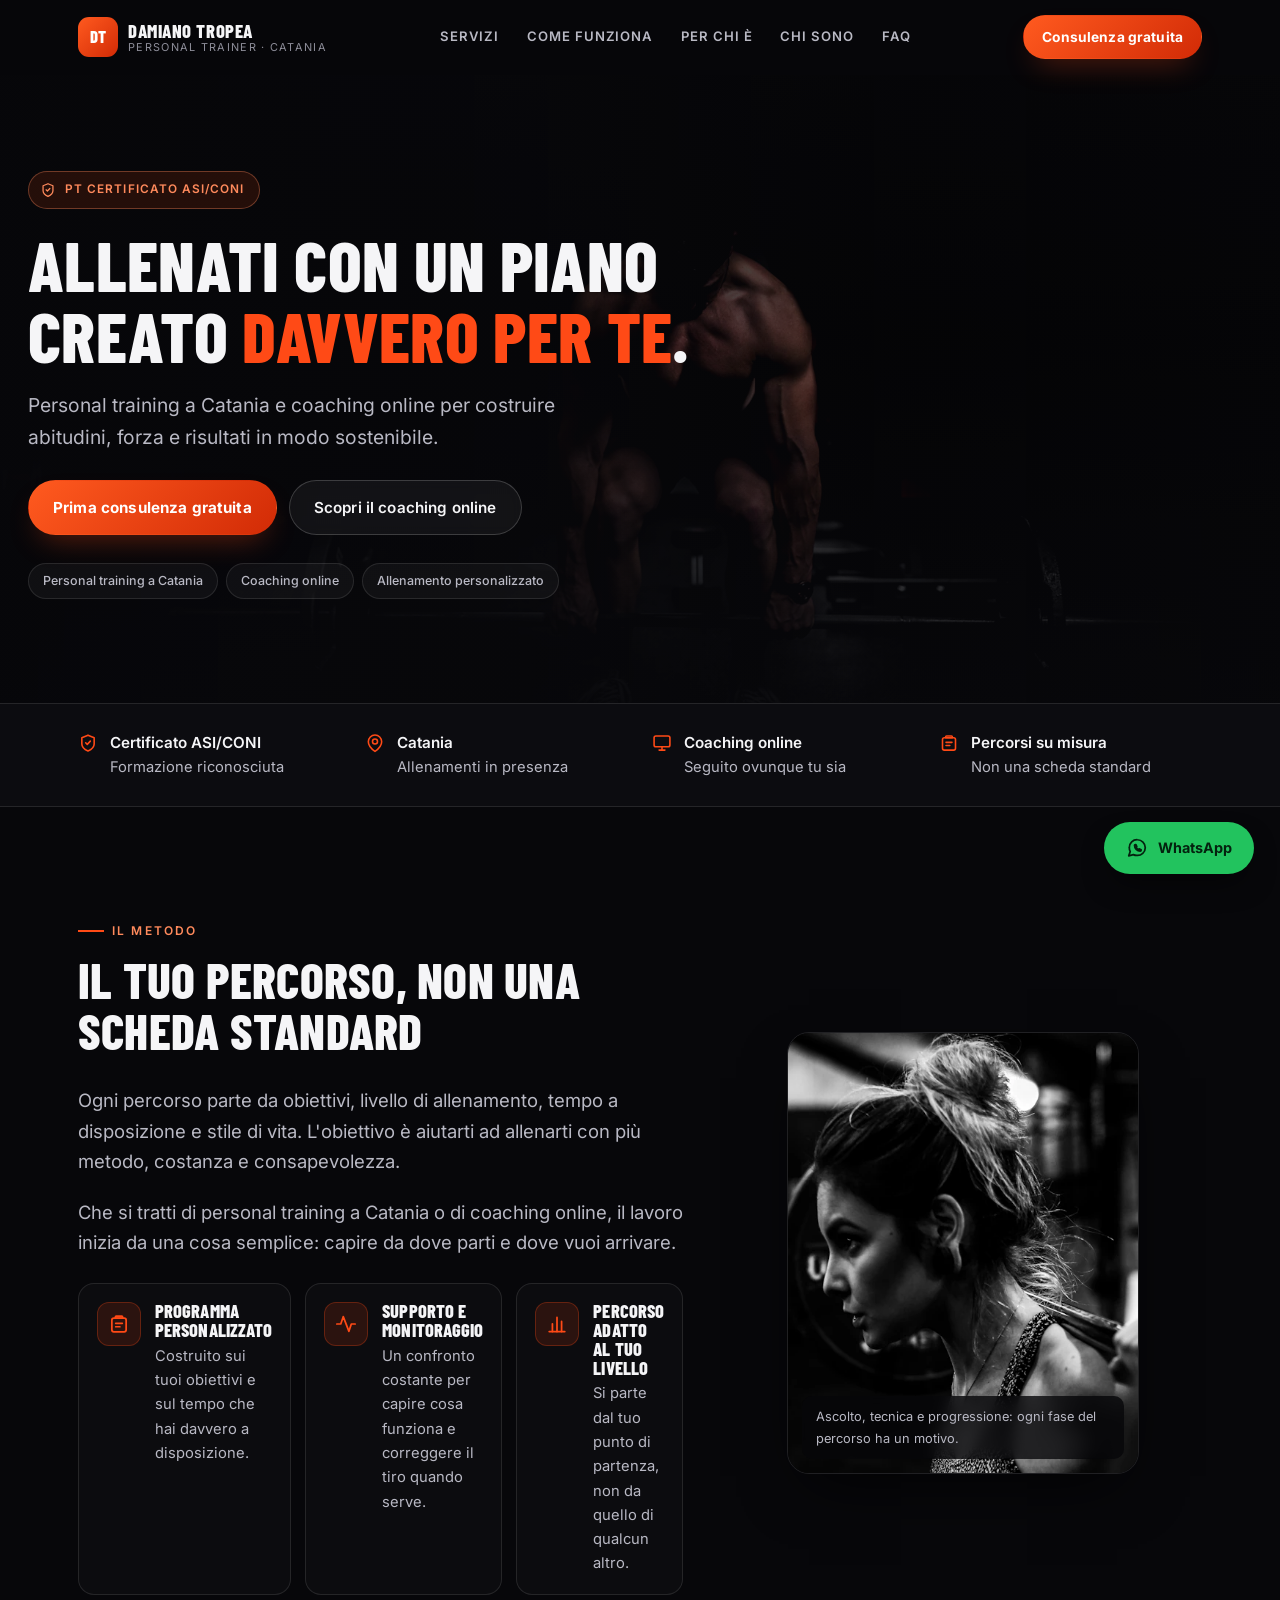
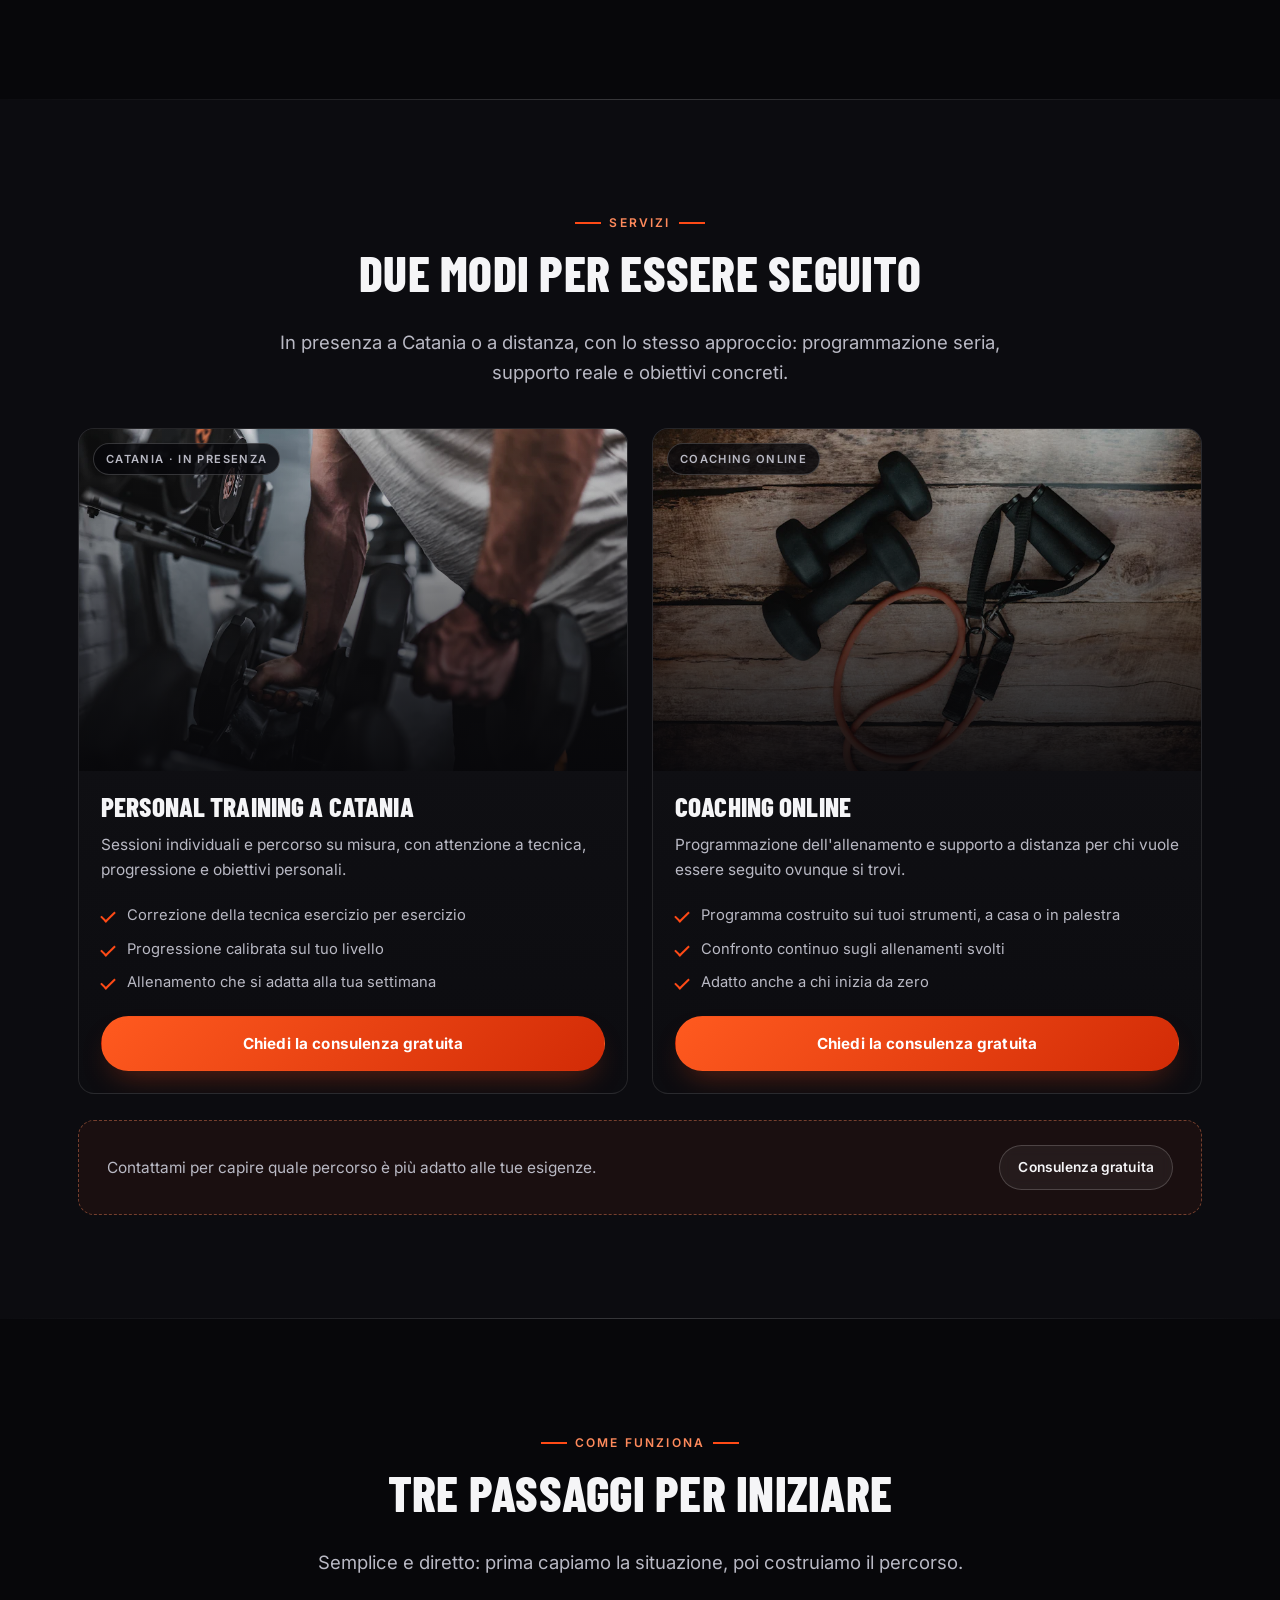
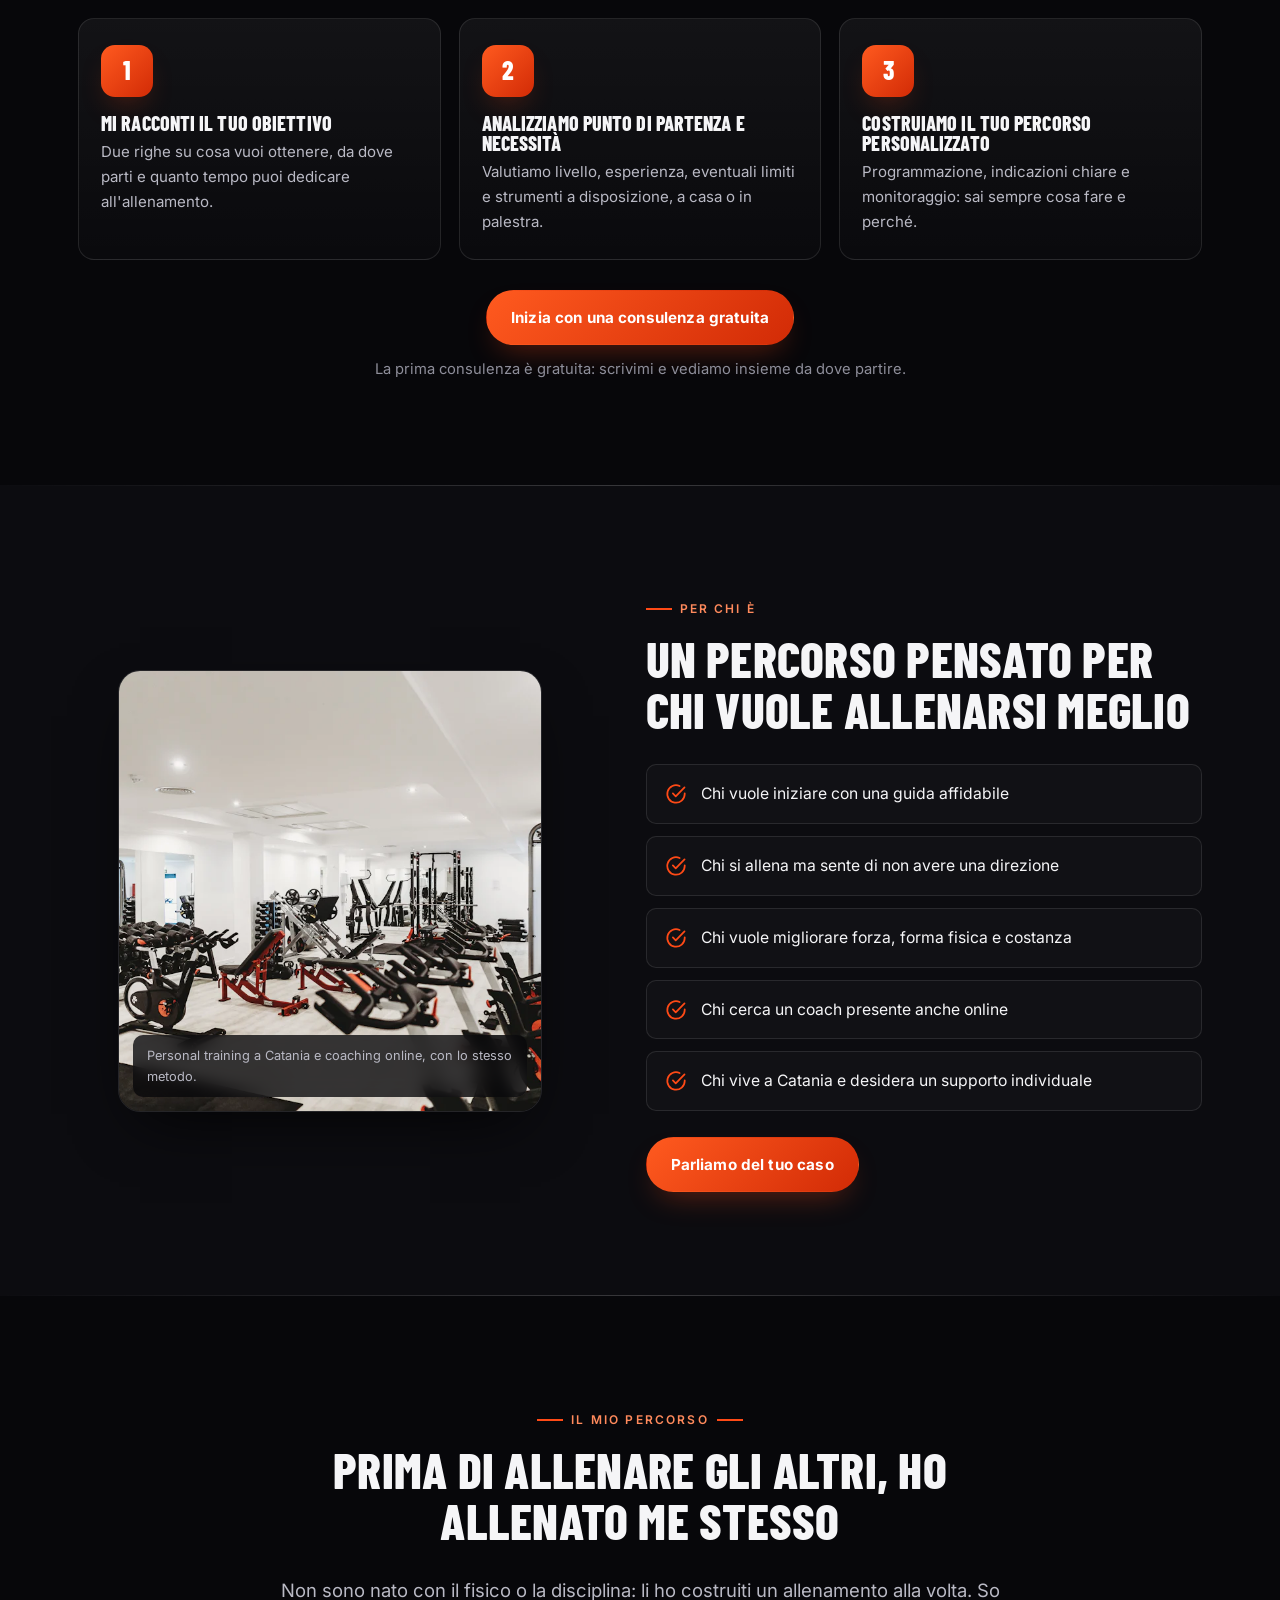
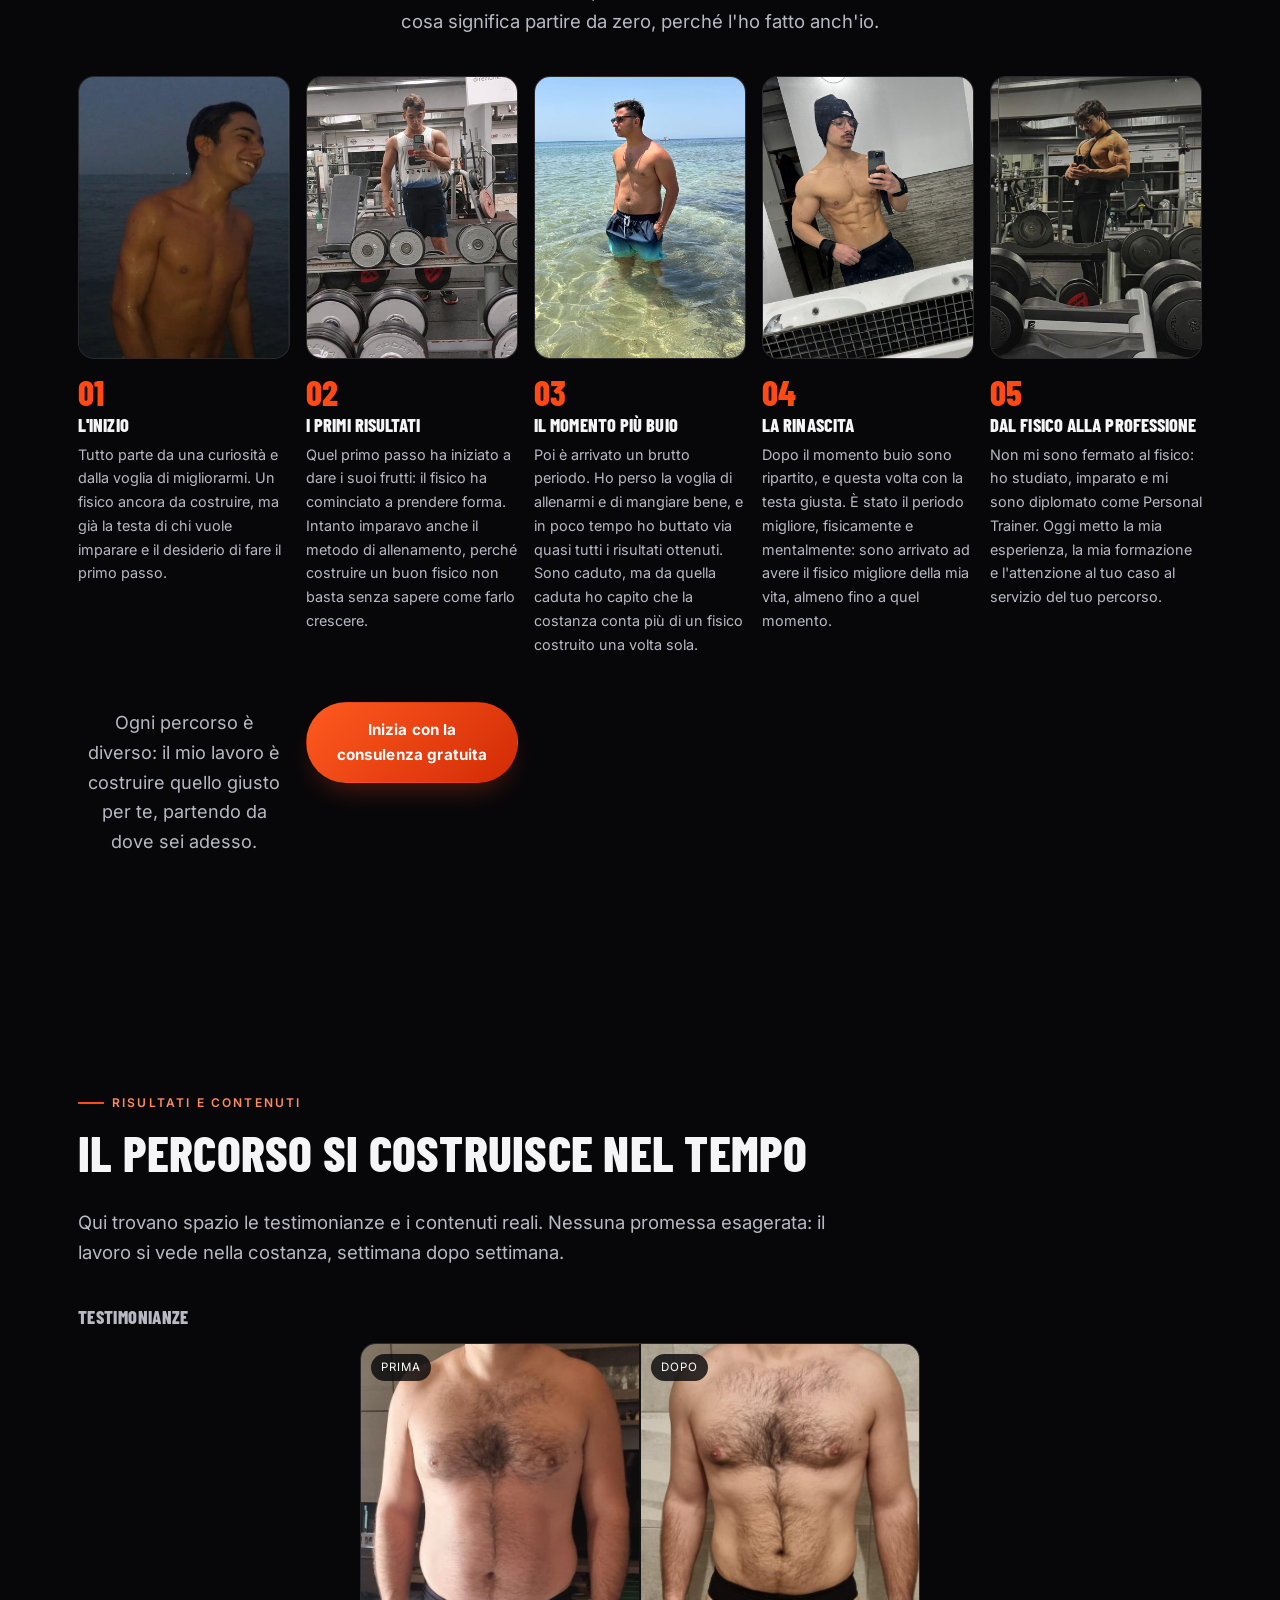
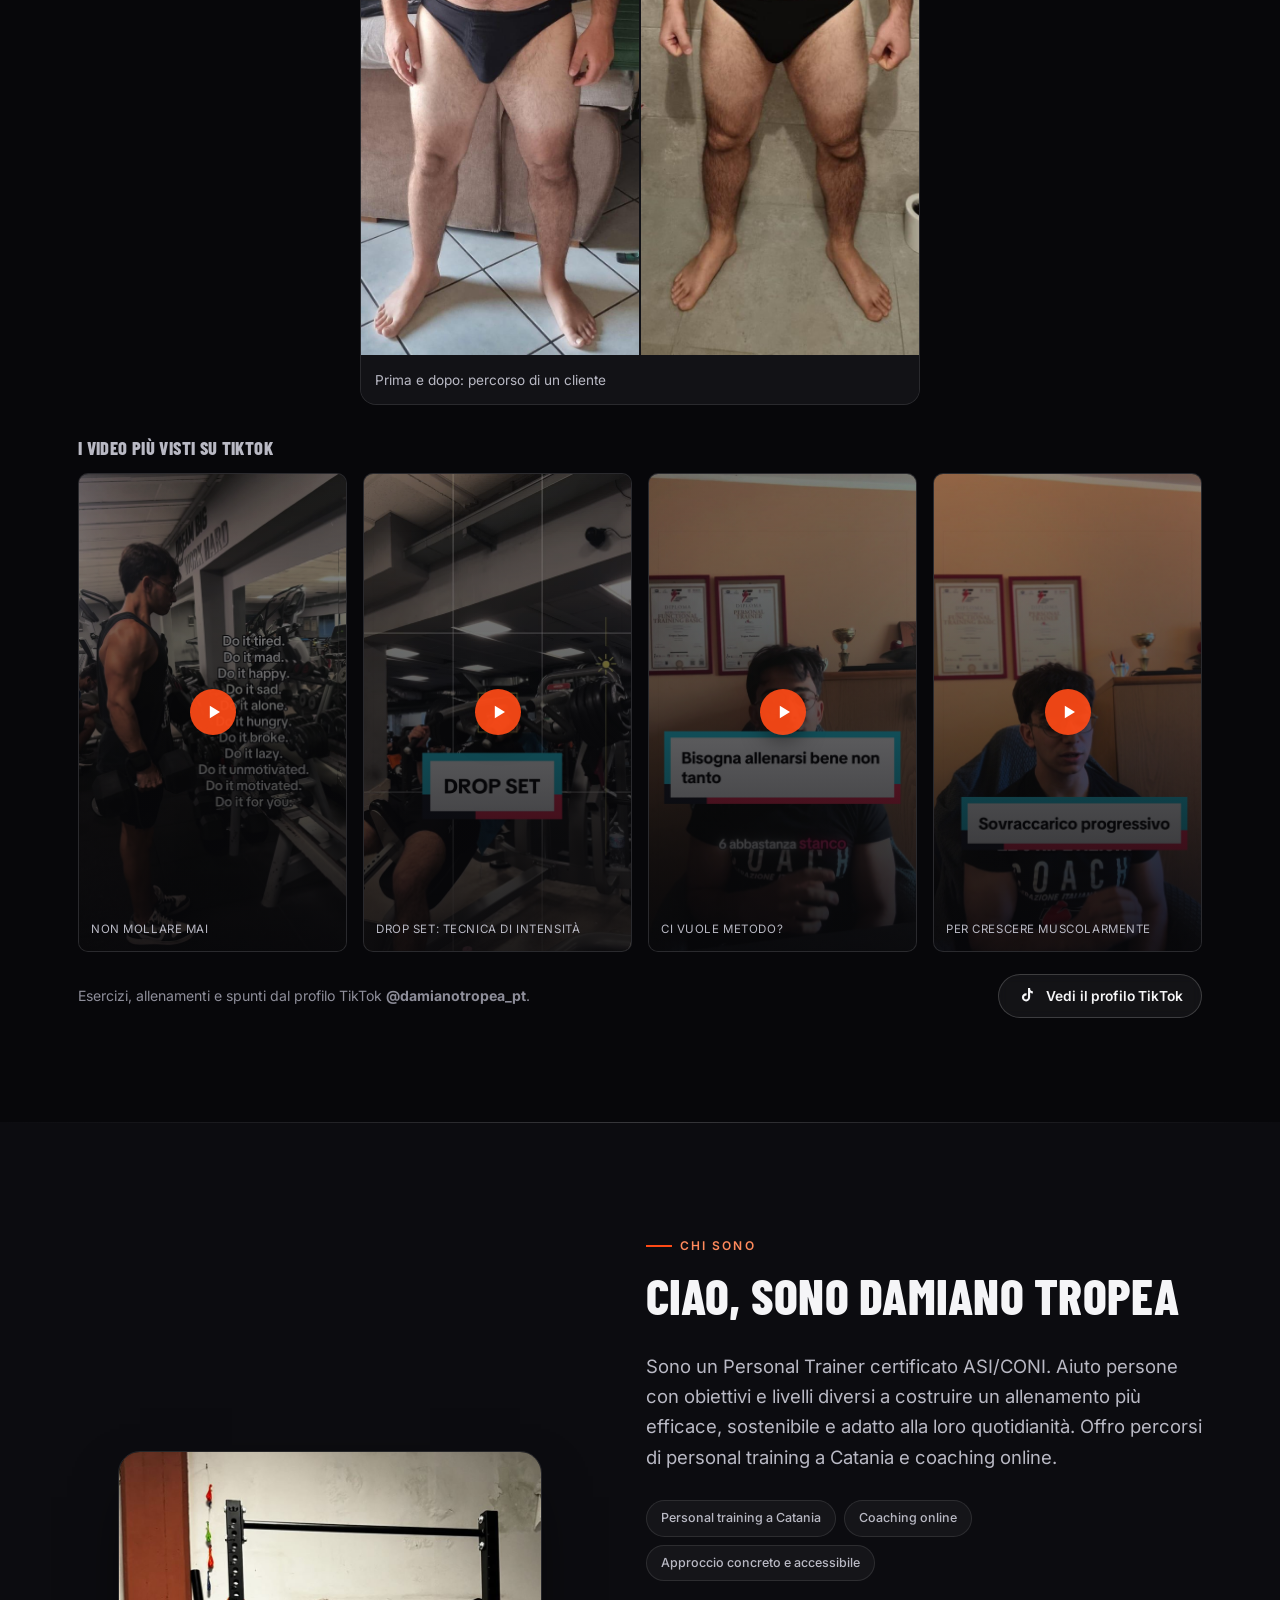
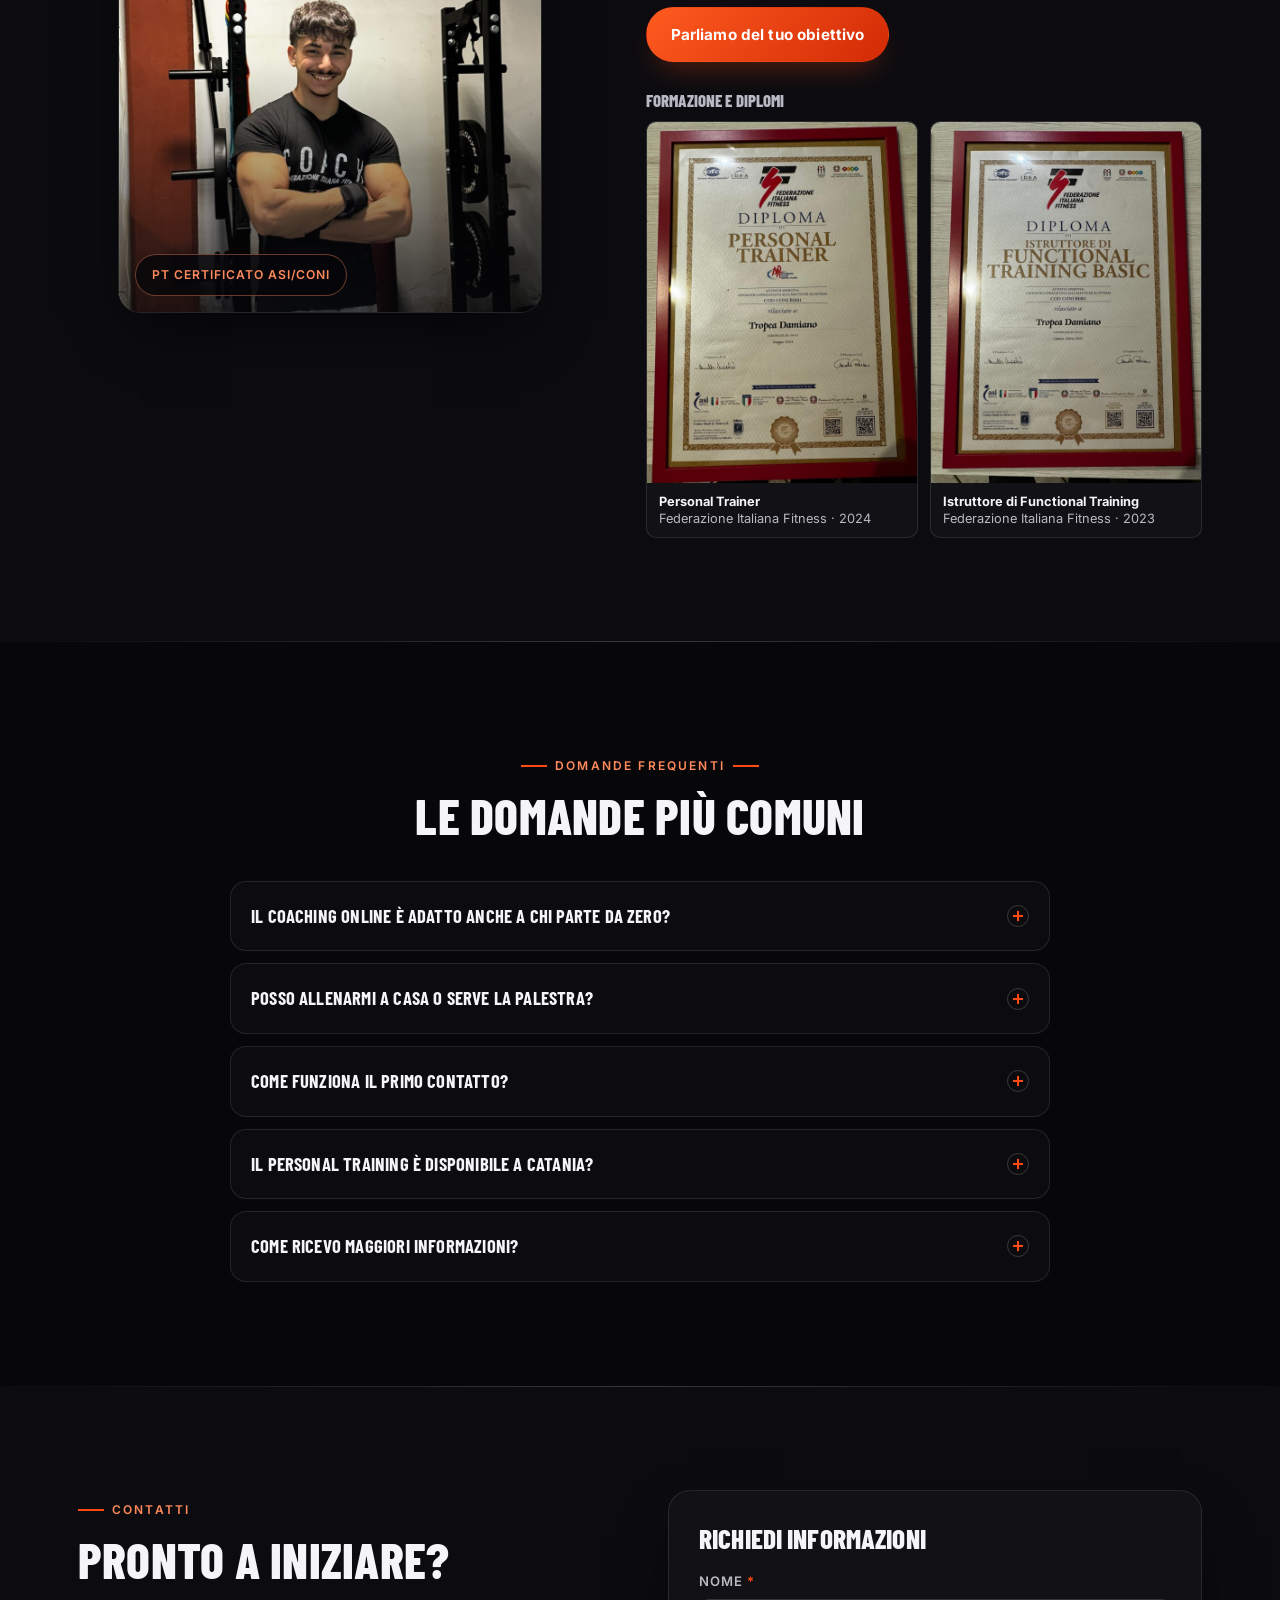
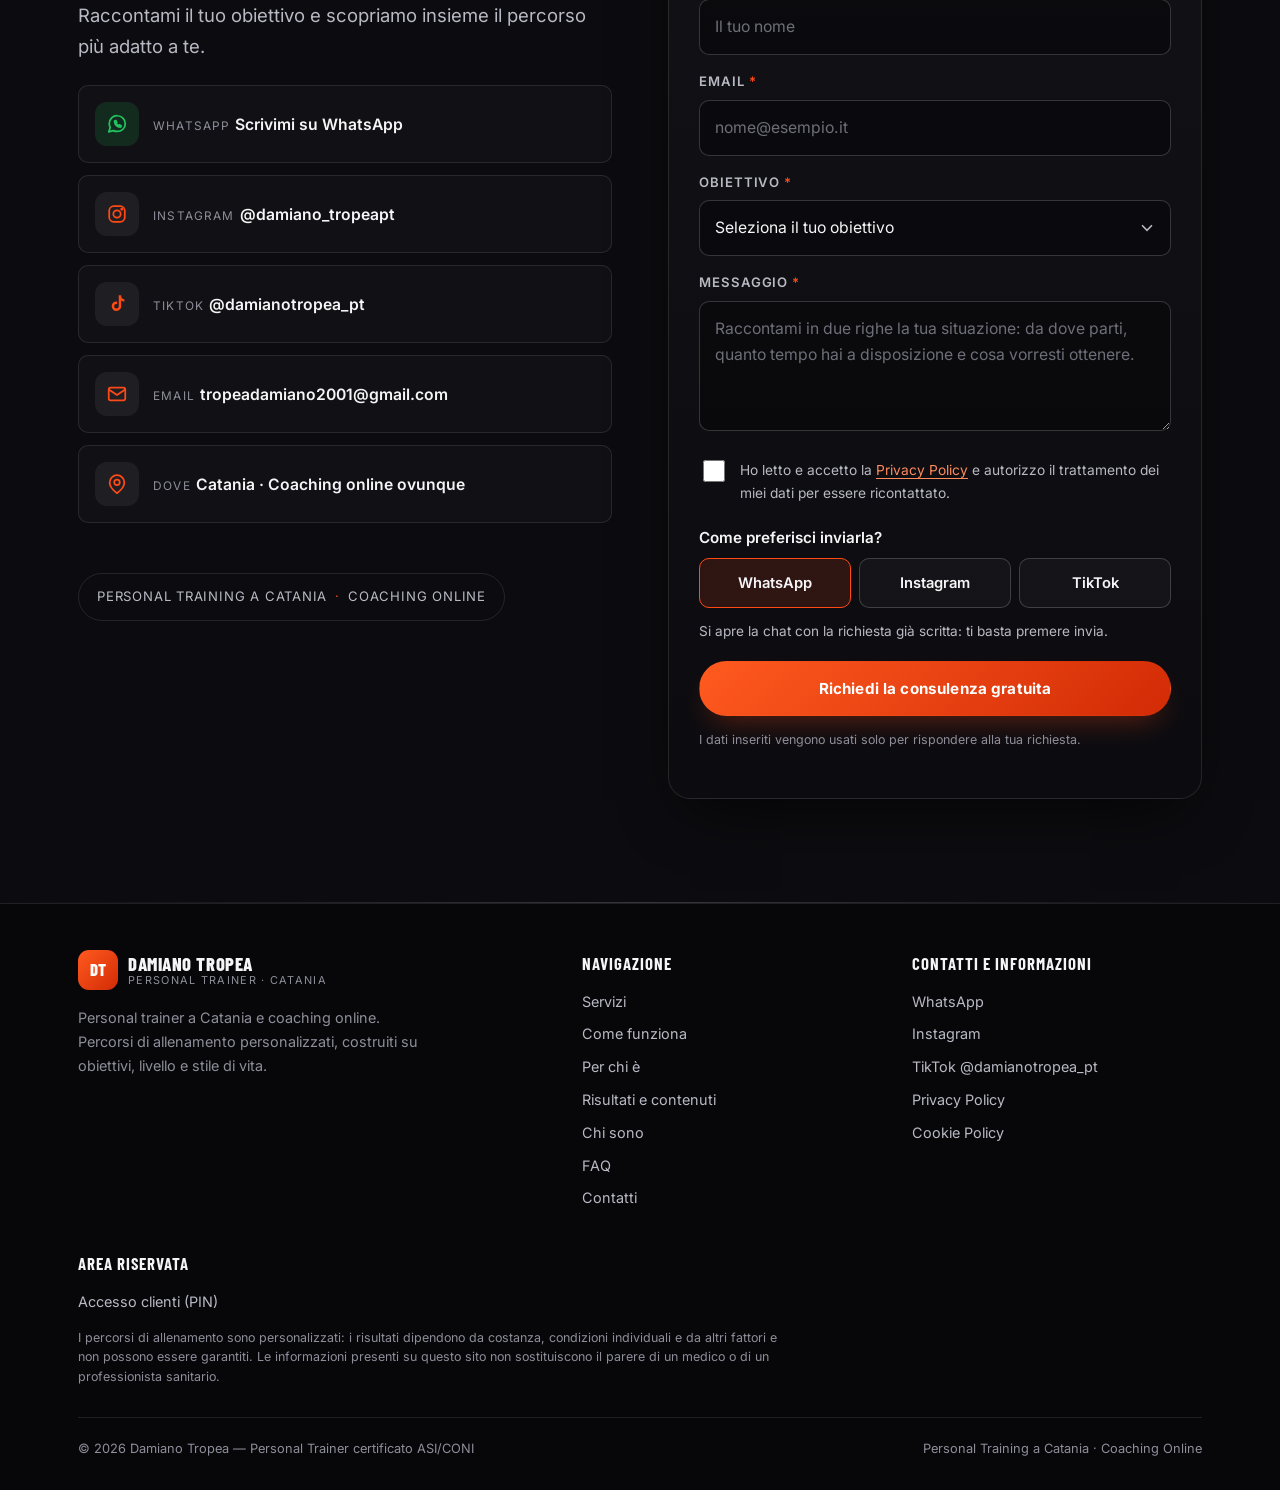
==== commit 905bb689: "Update Damiano Tropea site to latest version Co-authored-by: Copilot App <223556219+Copilot@users.no" ====
--- a/index.html
+++ b/index.html
@@ -99,7 +99,7 @@
      (cerca "[INSERIRE" in questo file e nelle pagine legali)
 
      1. https://wa.me/393484564142  -> link WhatsApp (es. https://wa.me/39XXXXXXXXXX)
-     2. [INSERIRE_EMAIL]          -> email di contatto
+     2. Email di contatto: tropeadamiano2001@gmail.com (già inserita nelle pagine legali)
      3. [INSERIRE_URL_DEL_SITO]   -> dominio del sito (canonical, Open Graph)
      4. Form di contatto: action="[INSERIRE_ENDPOINT_FORM]"
         Finché non è configurato, l'invio apre WhatsApp con il riepilogo
@@ -130,6 +130,9 @@
   <symbol id="i-level" viewBox="0 0 24 24" fill="none" stroke="currentColor" stroke-width="1.9" stroke-linecap="round" stroke-linejoin="round">
     <path d="M3.5 20.2h17"/><path d="M7 20.2v-8.4M12 20.2V4.8M17 20.2v-11"/>
   </symbol>
+  <symbol id="i-mail" viewBox="0 0 24 24" fill="none" stroke="currentColor" stroke-width="1.9" stroke-linecap="round" stroke-linejoin="round">
+    <rect x="3" y="5" width="18" height="14" rx="2"/><path d="m3 7 9 6 9-6"/>
+  </symbol>
   <symbol id="i-pin" viewBox="0 0 24 24" fill="none" stroke="currentColor" stroke-width="1.9" stroke-linecap="round" stroke-linejoin="round">
     <path d="M20 10.4c0 6-8 11.6-8 11.6s-8-5.6-8-11.6a8 8 0 0 1 16 0Z"/><circle cx="12" cy="10.2" r="3"/>
   </symbol>
@@ -169,7 +172,7 @@
     </nav>
 
     <div class="header-actions">
-      <a class="btn btn--primary btn--sm header-cta" href="#contatti" data-cta="header-contattami">Contattami</a>
+      <a class="btn btn--primary btn--sm header-cta" href="#contatti" data-cta="header-contattami">Consulenza gratuita</a>
       <button class="nav-toggle" type="button" id="nav-toggle" aria-expanded="false" aria-controls="mobile-menu" aria-label="Apri il menu di navigazione">
         <span class="nav-toggle-bars" aria-hidden="true"></span>
       </button>
@@ -186,7 +189,7 @@
     <a href="#chi-sono">Chi sono</a>
     <a href="#faq">FAQ</a>
   </nav>
-  <a class="btn btn--primary btn--block" href="#contatti" data-cta="menu-contattami">Richiedi informazioni</a>
+  <a class="btn btn--primary btn--block" href="#contatti" data-cta="menu-contattami">Prenota la consulenza gratuita</a>
 </div>
 
 <main id="main">
@@ -212,7 +215,7 @@
       <p class="hero-sub">Personal training a Catania e coaching online per costruire abitudini, forza e risultati in modo sostenibile.</p>
 
       <div class="btn-row">
-        <a class="btn btn--primary" href="#contatti" data-cta="hero-consulenza">Richiedi una consulenza</a>
+        <a class="btn btn--primary" href="#contatti" data-cta="hero-consulenza">Prima consulenza gratuita</a>
         <a class="btn btn--ghost" href="#coaching-online" data-cta="hero-coaching">Scopri il coaching online</a>
       </div>
 
@@ -320,7 +323,7 @@
               <li>Progressione calibrata sul tuo livello</li>
               <li>Allenamento che si adatta alla tua settimana</li>
             </ul>
-            <a class="btn btn--primary btn--block" href="#contatti" data-obiettivo="Personal training a Catania" data-cta="servizio-pt">Chiedi disponibilità</a>
+            <a class="btn btn--primary btn--block" href="#contatti" data-obiettivo="Personal training a Catania" data-cta="servizio-pt">Chiedi la consulenza gratuita</a>
           </div>
         </article>
 
@@ -338,14 +341,14 @@
               <li>Confronto continuo sugli allenamenti svolti</li>
               <li>Adatto anche a chi inizia da zero</li>
             </ul>
-            <a class="btn btn--primary btn--block" href="#contatti" data-obiettivo="Coaching online" data-cta="servizio-online">Ricevi informazioni</a>
+            <a class="btn btn--primary btn--block" href="#contatti" data-obiettivo="Coaching online" data-cta="servizio-online">Chiedi la consulenza gratuita</a>
           </div>
         </article>
       </div>
 
       <div class="services-note reveal">
         <p>Contattami per capire quale percorso è più adatto alle tue esigenze.</p>
-        <a class="btn btn--ghost btn--sm" href="#contatti" data-cta="servizi-nota">Contattami</a>
+        <a class="btn btn--ghost btn--sm" href="#contatti" data-cta="servizi-nota">Consulenza gratuita</a>
       </div>
     </div>
   </section>
@@ -380,8 +383,8 @@
       </ol>
 
       <div class="steps-cta reveal">
-        <a class="btn btn--primary" href="#contatti" data-cta="come-iniziamo">Iniziamo il tuo percorso</a>
-        <p>Scrivimi e vediamo insieme da dove partire.</p>
+        <a class="btn btn--primary" href="#contatti" data-cta="come-iniziamo">Inizia con una consulenza gratuita</a>
+        <p>La prima consulenza è gratuita: scrivimi e vediamo insieme da dove partire.</p>
       </div>
     </div>
   </section>
@@ -451,47 +454,57 @@
           <div class="journey-text">
             <span class="journey-num" aria-hidden="true">01</span>
             <h3>L'inizio</h3>
-            <p>Tutto parte da una curiosità e dalla voglia di migliorarmi. Un fisico ancora da costruire, ma già la testa di chi vuole imparare.</p>
+            <p>Tutto parte da una curiosità e dalla voglia di migliorarmi. Un fisico ancora da costruire, ma già la testa di chi vuole imparare e il desiderio di fare il primo passo.</p>
           </div>
         </li>
 
         <li class="journey-step reveal">
           <figure class="journey-photo">
-            <img src="assets/img/percorso/p2.jpg" alt="Damiano Tropea in piedi nell'acqua del mare con gli occhiali da sole" width="800" height="1067" loading="lazy" decoding="async">
+            <img src="assets/img/percorso/p2.jpg" alt="Damiano Tropea in palestra, davanti allo specchio tra i manubri, in canotta bianca" width="800" height="1067" loading="lazy" decoding="async">
           </figure>
           <div class="journey-text">
             <span class="journey-num" aria-hidden="true">02</span>
-            <h3>Imparare le basi</h3>
-            <p>Ho capito che i risultati non arrivano dalle scorciatoie. Ho studiato, provato e sbagliato, fino a trovare un metodo sostenibile nella vita di tutti i giorni.</p>
+            <h3>I primi risultati</h3>
+            <p>Quel primo passo ha iniziato a dare i suoi frutti: il fisico ha cominciato a prendere forma. Intanto imparavo anche il metodo di allenamento, perché costruire un buon fisico non basta senza sapere come farlo crescere.</p>
           </div>
         </li>
 
         <li class="journey-step reveal">
           <figure class="journey-photo">
-            <img src="assets/img/percorso/p3.jpg" alt="Damiano Tropea allo specchio dello spogliatoio della palestra" width="800" height="1067" loading="lazy" decoding="async">
+            <img src="assets/img/percorso/p3.jpg" alt="Damiano Tropea in piedi nell'acqua del mare con gli occhiali da sole" width="800" height="1067" loading="lazy" decoding="async">
           </figure>
           <div class="journey-text">
             <span class="journey-num" aria-hidden="true">03</span>
-            <h3>Costanza e metodo</h3>
-            <p>Settimana dopo settimana, allenamento dopo allenamento. La costanza ha fatto la differenza più di qualsiasi motivazione passeggera.</p>
+            <h3>Il momento più buio</h3>
+            <p>Poi è arrivato un brutto periodo. Ho perso la voglia di allenarmi e di mangiare bene, e in poco tempo ho buttato via quasi tutti i risultati ottenuti. Sono caduto, ma da quella caduta ho capito che la costanza conta più di un fisico costruito una volta sola.</p>
           </div>
         </li>
 
         <li class="journey-step reveal">
           <figure class="journey-photo">
-            <img src="assets/img/percorso/p4.jpg" alt="Damiano Tropea in palestra, davanti allo specchio, tra manubri e pesi" width="800" height="1067" loading="lazy" decoding="async">
+            <img src="assets/img/percorso/p4.jpg" alt="Damiano Tropea allo specchio dello spogliatoio della palestra" width="800" height="1067" loading="lazy" decoding="async">
           </figure>
           <div class="journey-text">
             <span class="journey-num" aria-hidden="true">04</span>
-            <h3>Oggi, al tuo fianco</h3>
-            <p>Ho trasformato la mia esperienza in una professione. Oggi metto metodo, formazione certificata e attenzione al tuo caso al servizio del tuo percorso.</p>
-          </div>
-        </li>
-      </ol>
+            <h3>La rinascita</h3>
+            <p>Dopo il momento buio sono ripartito, e questa volta con la testa giusta. È stato il periodo migliore, fisicamente e mentalmente: sono arrivato ad avere il fisico migliore della mia vita, almeno fino a quel momento.</p>
+          </div>
+        </li>
+
+        <li class="journey-step reveal">
+          <figure class="journey-photo">
+            <img src="assets/img/percorso/p5.jpg" alt="Damiano Tropea in palestra, davanti allo specchio, tra manubri e pesi" width="800" height="1067" loading="lazy" decoding="async">
+          </figure>
+          <div class="journey-text">
+            <span class="journey-num" aria-hidden="true">05</span>
+            <h3>Dal fisico alla professione</h3>
+            <p>Non mi sono fermato al fisico: ho studiato, imparato e mi sono diplomato come Personal Trainer. Oggi metto la mia esperienza, la mia formazione e l'attenzione al tuo caso al servizio del tuo percorso.</p>
+          </div>
+        </li>
 
       <p class="journey-note reveal">Ogni percorso è diverso: il mio lavoro è costruire quello giusto per te, partendo da dove sei adesso.</p>
-      <div class="btn-row reveal">
-        <a class="btn btn--primary" href="#contatti" data-cta="percorso-cta">Inizia il tuo percorso</a>
+      <div class="steps-cta reveal">
+        <a class="btn btn--primary" href="#contatti" data-cta="percorso-cta">Inizia con la consulenza gratuita</a>
       </div>
     </div>
   </section>
@@ -676,6 +689,14 @@
               </span>
             </a>
 
+            <a class="channel" href="mailto:tropeadamiano2001@gmail.com" data-cta="contatti-email">
+              <span class="channel-icon" aria-hidden="true"><svg><use href="#i-mail"></use></svg></span>
+              <span>
+                <span class="channel-label">Email</span>
+                <span class="channel-value">tropeadamiano2001@gmail.com</span>
+              </span>
+            </a>
+
             <div class="channel">
               <span class="channel-icon" aria-hidden="true"><svg><use href="#i-pin"></use></svg></span>
               <span>
@@ -737,7 +758,7 @@
               <p class="pick-hint" id="pick-hint"></p>
             </fieldset>
 
-            <button class="btn btn--primary btn--block" type="submit" data-cta="form-invia">Invia richiesta</button>
+            <button class="btn btn--primary btn--block" type="submit" data-cta="form-invia">Richiedi la consulenza gratuita</button>
 
             <p class="form-footnote">I dati inseriti vengono usati solo per rispondere alla tua richiesta.</p>
 
@@ -813,7 +834,7 @@
 
 <!-- Barra CTA mobile -->
 <div class="mobile-cta-bar">
-  <a class="btn btn--primary" href="#contatti" data-cta="mobile-cta-richiedi">Richiedi informazioni</a>
+  <a class="btn btn--primary" href="#contatti" data-cta="mobile-cta-richiedi">Consulenza gratuita</a>
   <a class="btn btn--wa-outline js-whatsapp" href="https://wa.me/393484564142" aria-label="Scrivimi su WhatsApp" data-cta="mobile-cta-whatsapp">
     <svg aria-hidden="true"><use href="#i-whatsapp"></use></svg>
     <span>WhatsApp</span>
--- a/assets/css/style.css
+++ b/assets/css/style.css
@@ -1640,21 +1640,22 @@
 .journey-text h3 { margin: 6px 0 8px; font-size: 1.5rem; }
 .journey-text p { margin: 0; color: var(--txt-soft); }
 .journey-note { margin: 36px auto 18px; max-width: 560px; text-align: center; color: var(--txt-soft); }
-#il-mio-percorso .btn-row { justify-content: center; }
 
 @media (max-width: 639px) {
   .journey-photo { margin-inline: calc(var(--gutter) * -1); border-radius: 0; border-inline: 0; }
 }
 
 @media (min-width: 900px) {
-  .journey { grid-template-columns: repeat(4, 1fr); gap: 20px; }
+  .journey { grid-template-columns: repeat(5, 1fr); gap: 16px; }
   .journey-step { align-content: start; }
-  .journey-text h3 { font-size: 1.25rem; }
-  .journey-text p { font-size: .95rem; }
+  .journey-text h3 { font-size: 1.15rem; }
+  .journey-text p { font-size: .9rem; }
+  .journey-num { font-size: 2.2rem; }
 }
 
 @media (min-width: 640px) and (max-width: 899px) {
   .journey { grid-template-columns: 1fr 1fr; }
+  .journey-step:last-child { grid-column: 1 / -1; width: calc(50% - 17px); justify-self: center; }
 }
 
 /* Scelta del canale di invio */
@@ -1676,3 +1677,10 @@
 .pick input:checked + span { border-color: var(--accent); background: rgba(255, 74, 22, .14); }
 .pick input:focus-visible + span { outline: 2px solid var(--accent); outline-offset: 2px; }
 .pick-hint { flex-basis: 100%; margin: 4px 0 0; font-size: .85rem; color: var(--txt-soft); }
+
+/* Un solo prima/dopo: scheda centrata e contenuta */
+@media (min-width: 640px) {
+  .testimonial-grid[data-count="2"] { max-width: 560px; margin-inline: auto; }
+}
+
+.form-status-link { display: inline-block; margin-top: 8px; font-weight: 700; color: var(--accent); text-decoration: underline; text-underline-offset: 3px; }
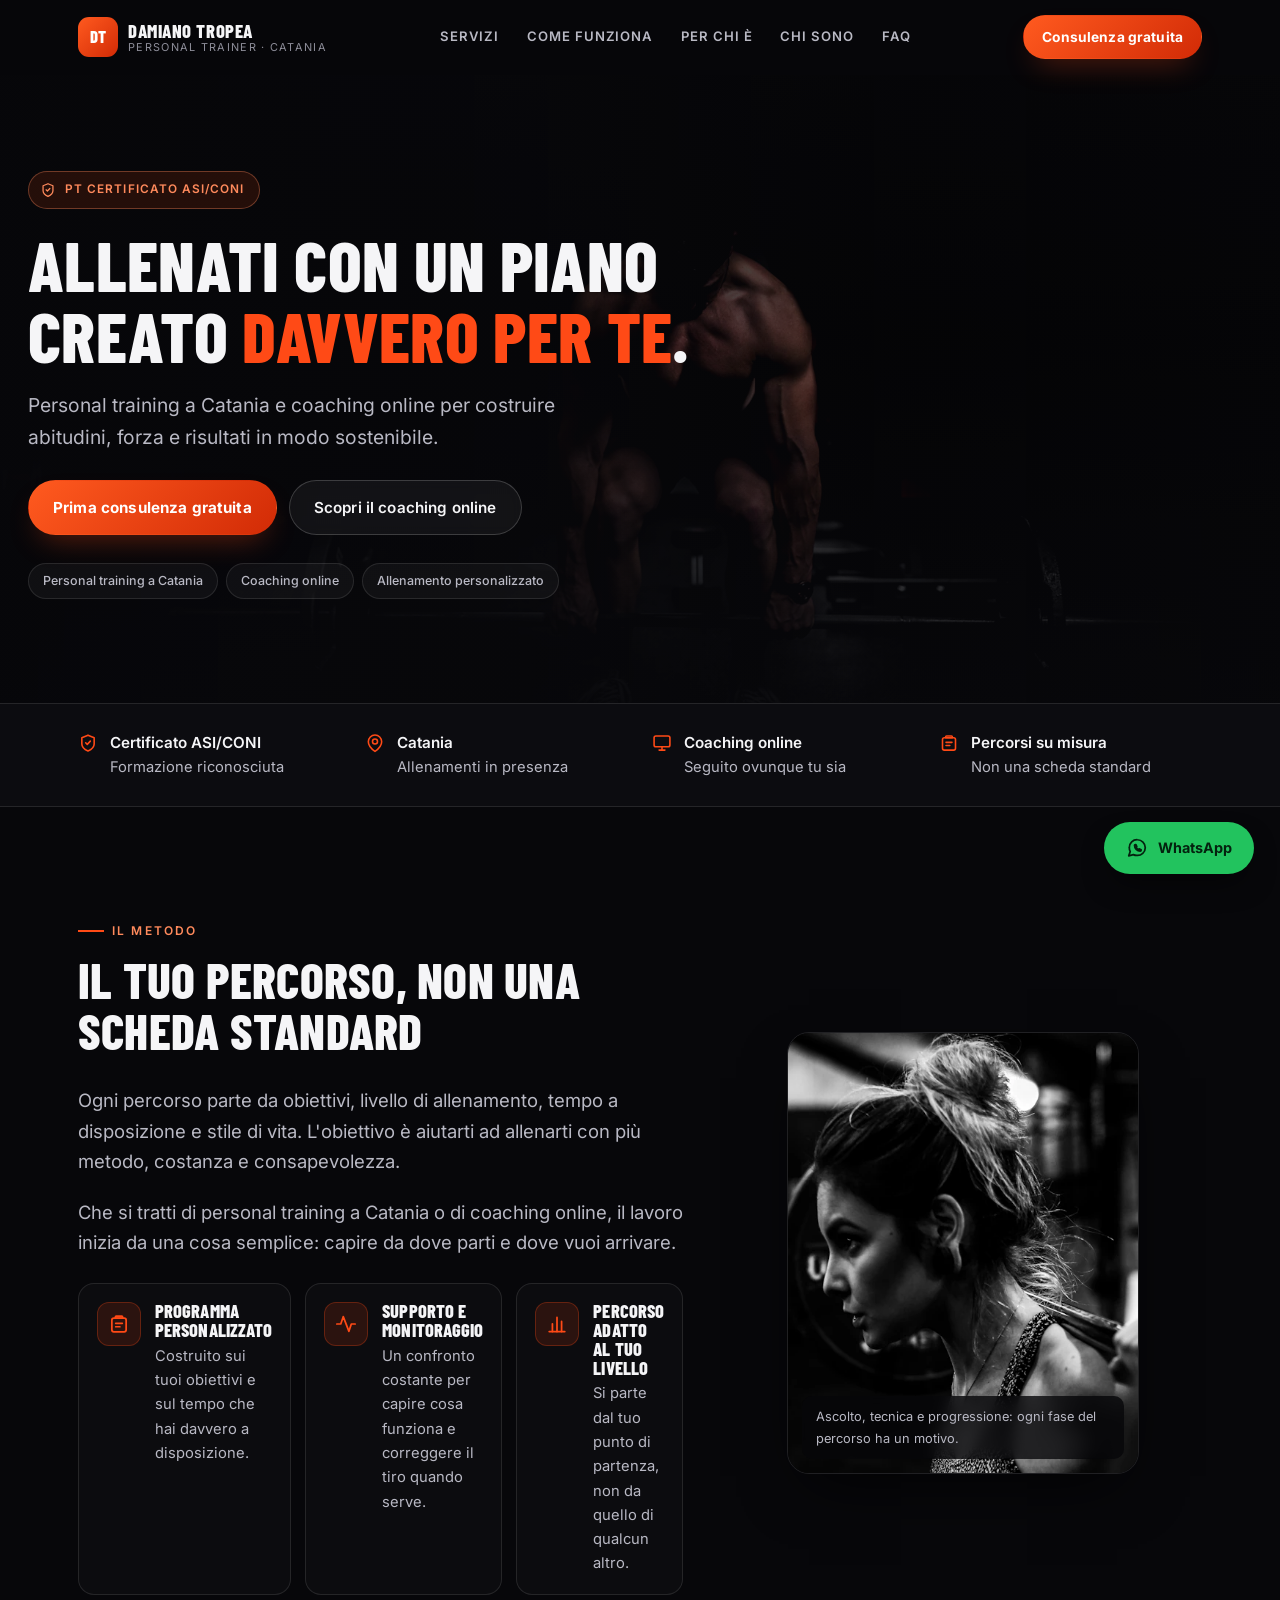
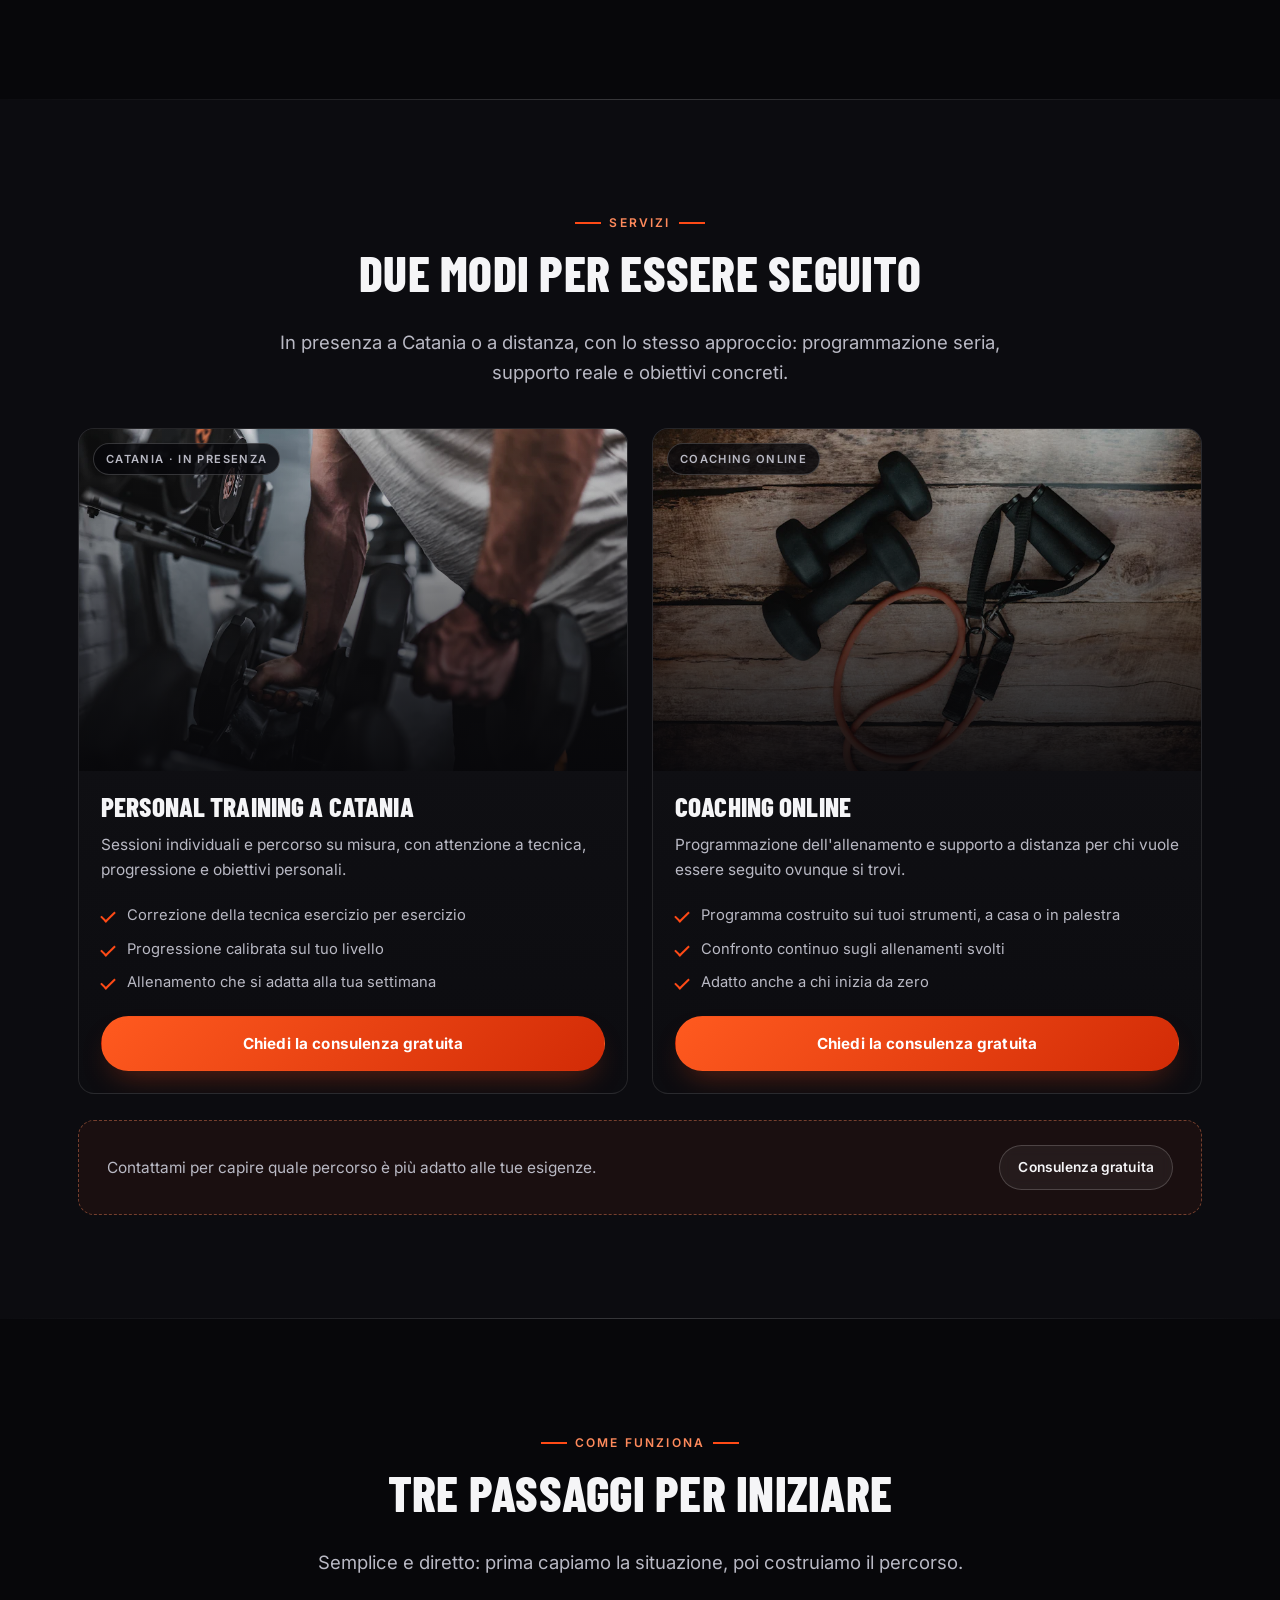
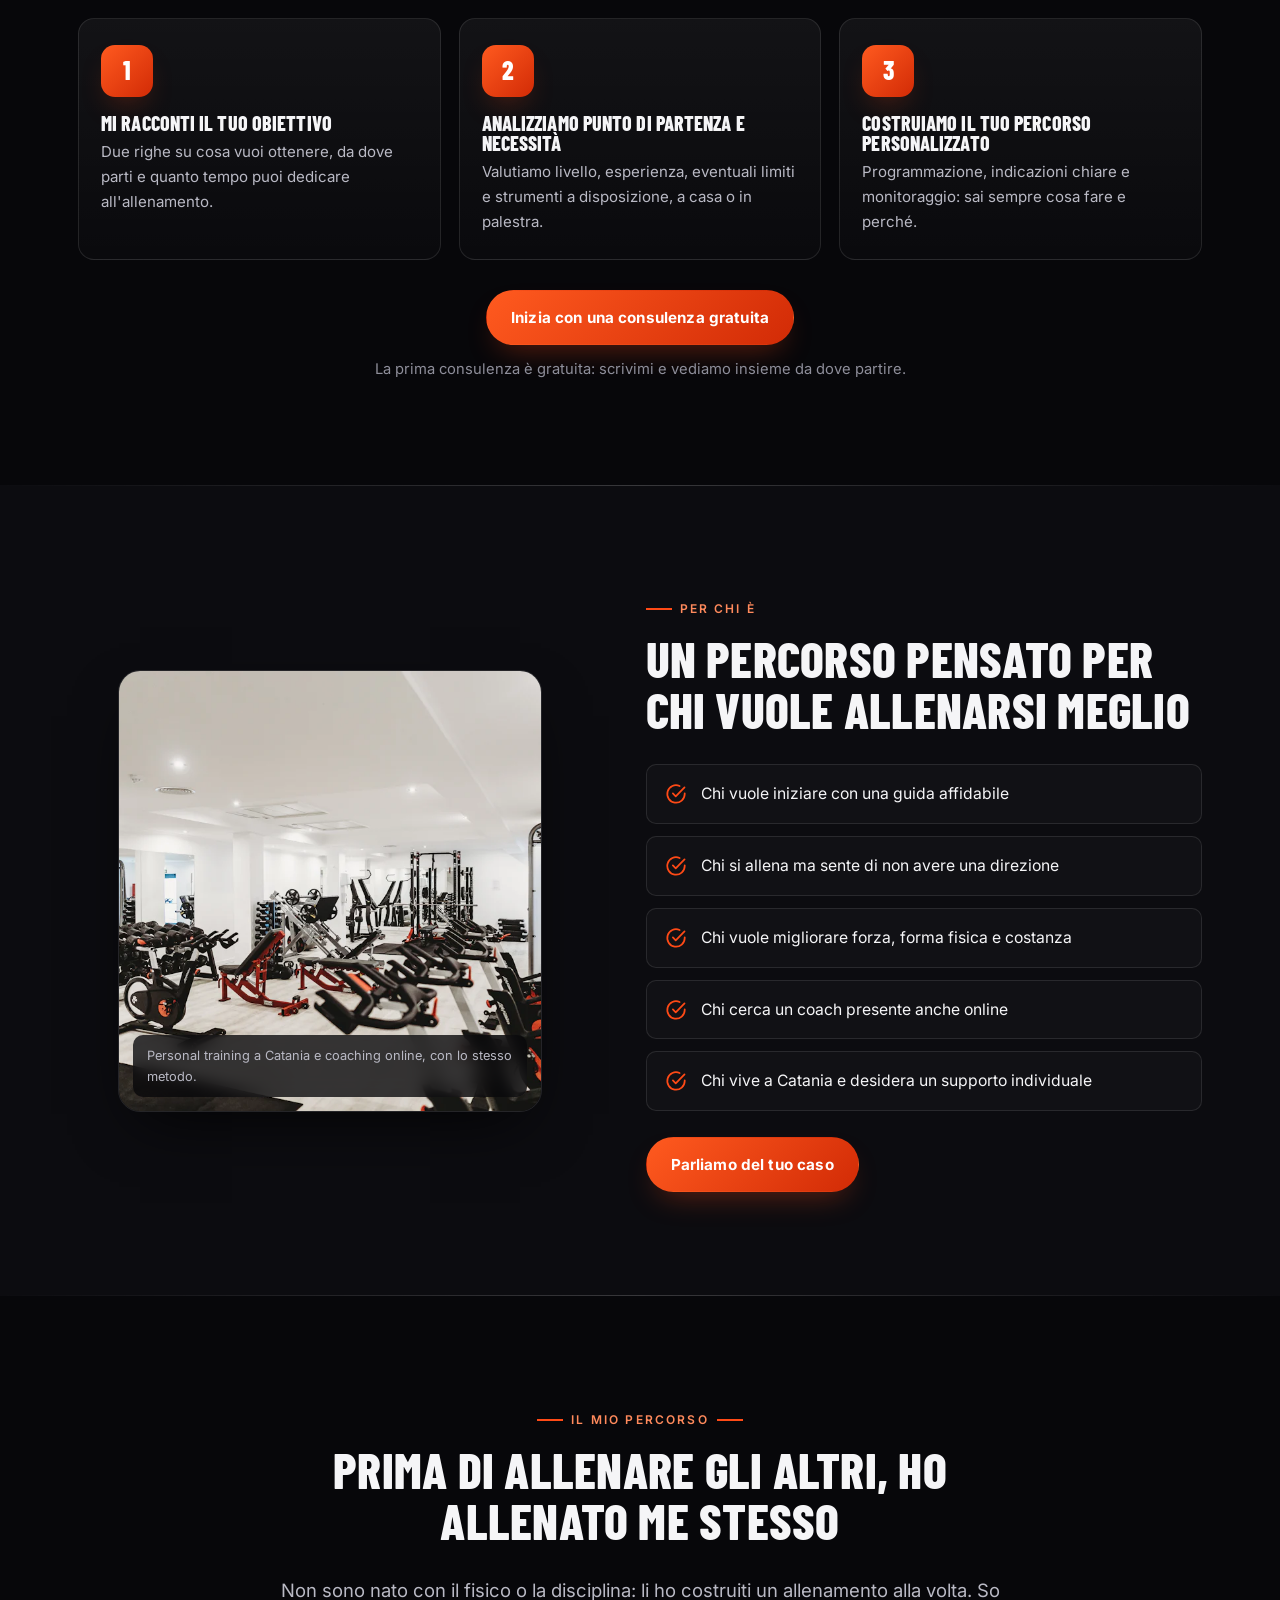
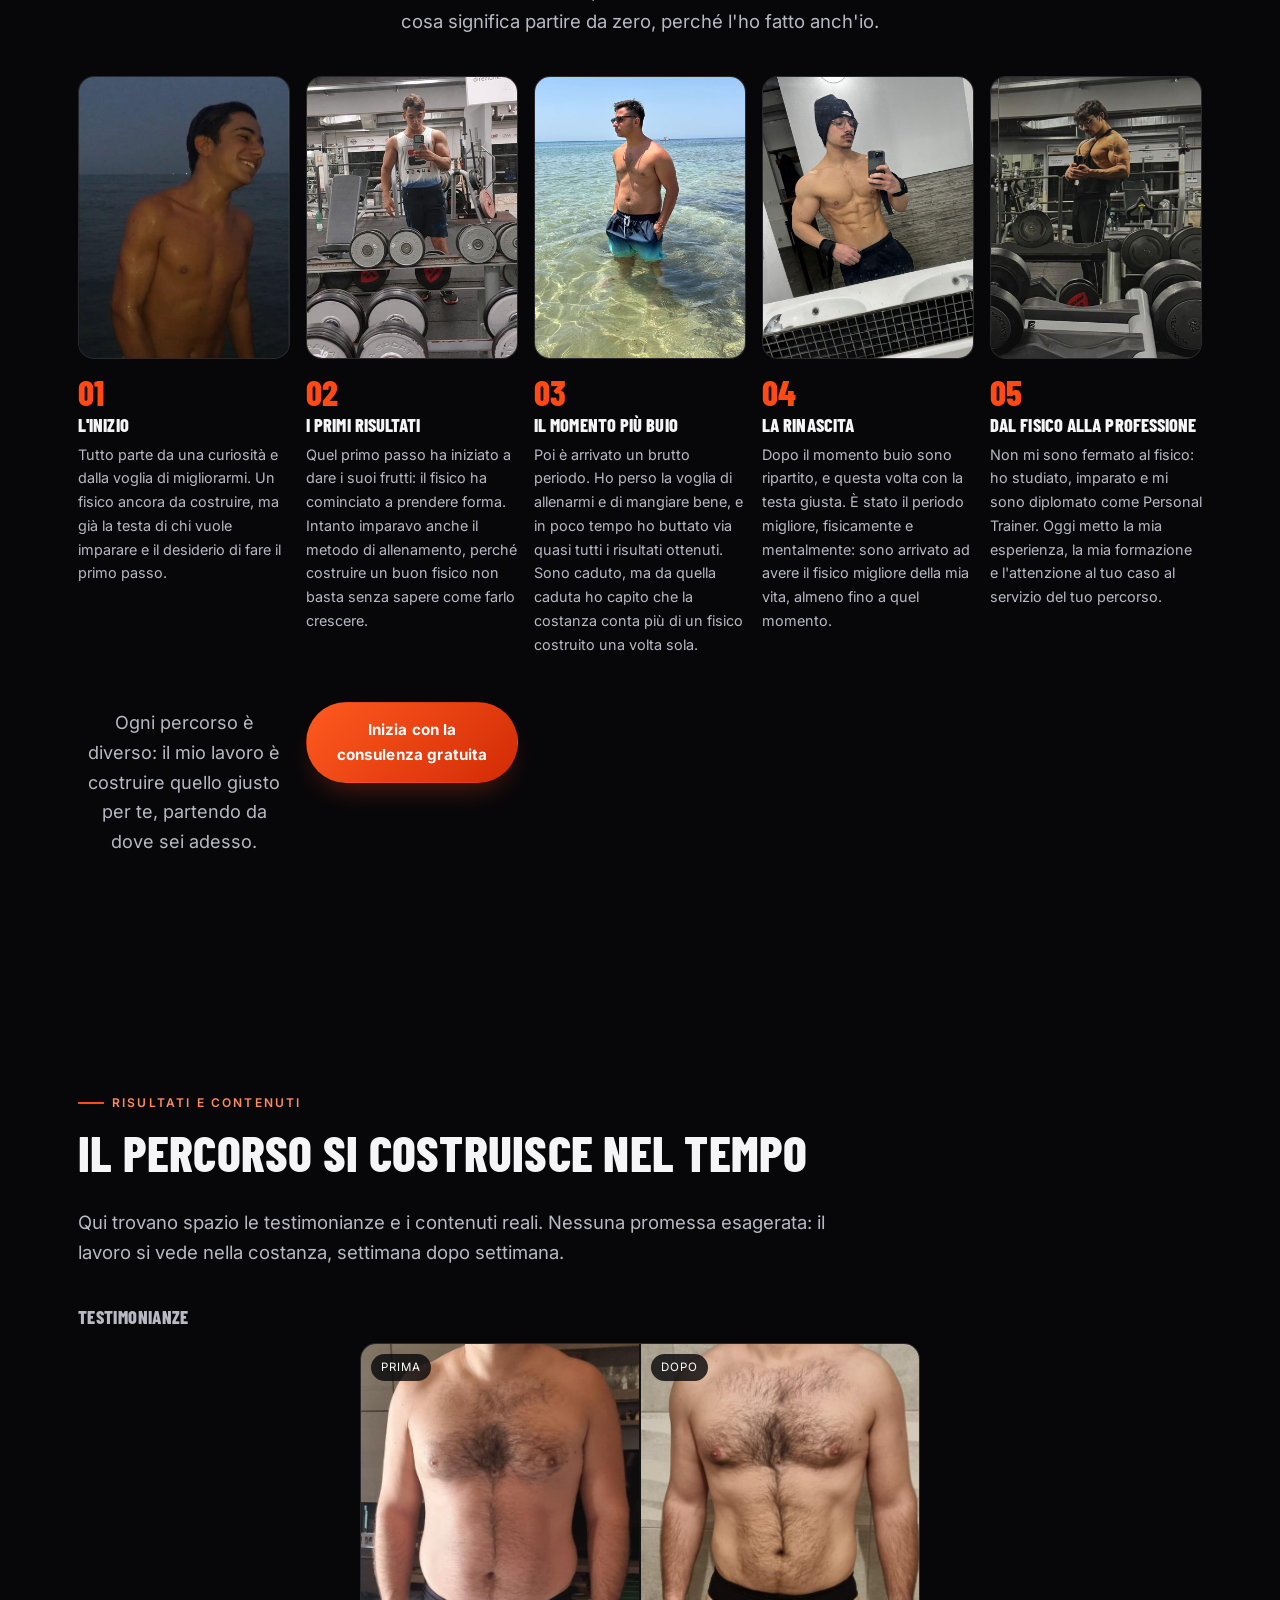
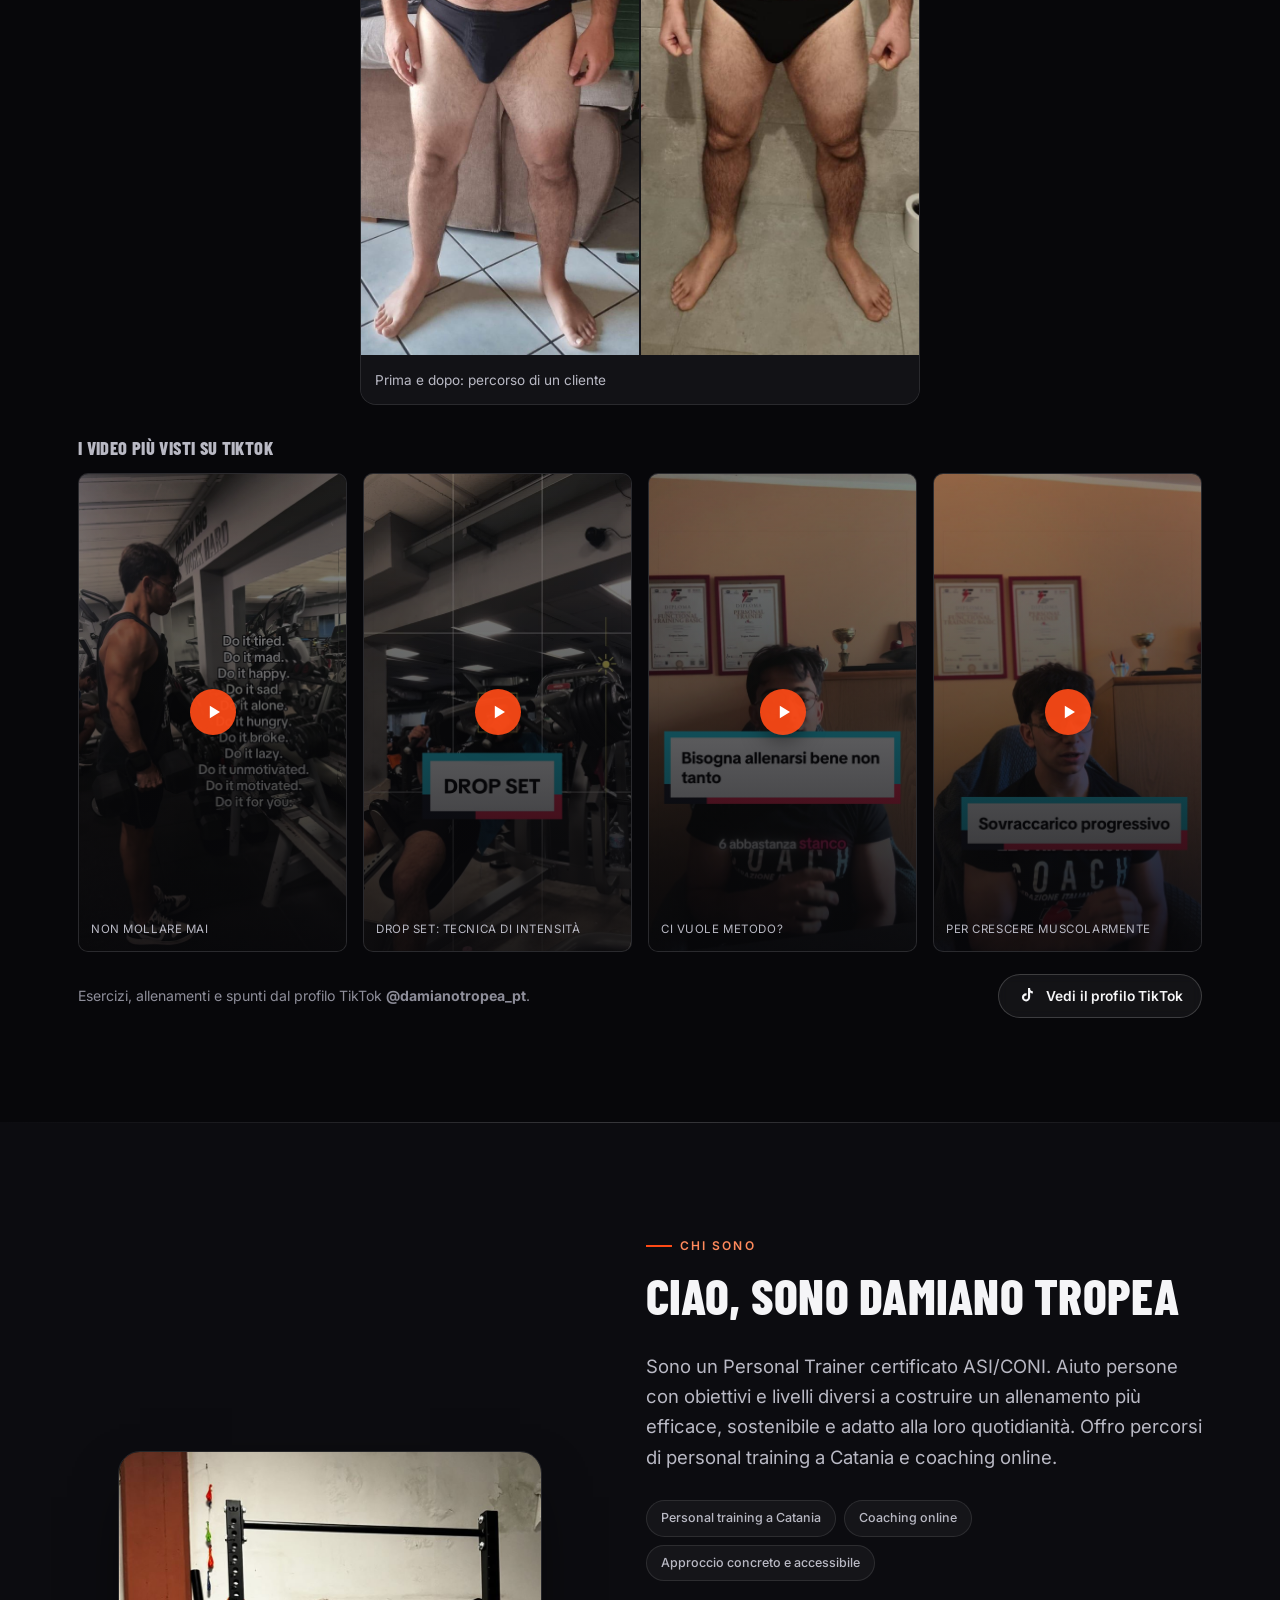
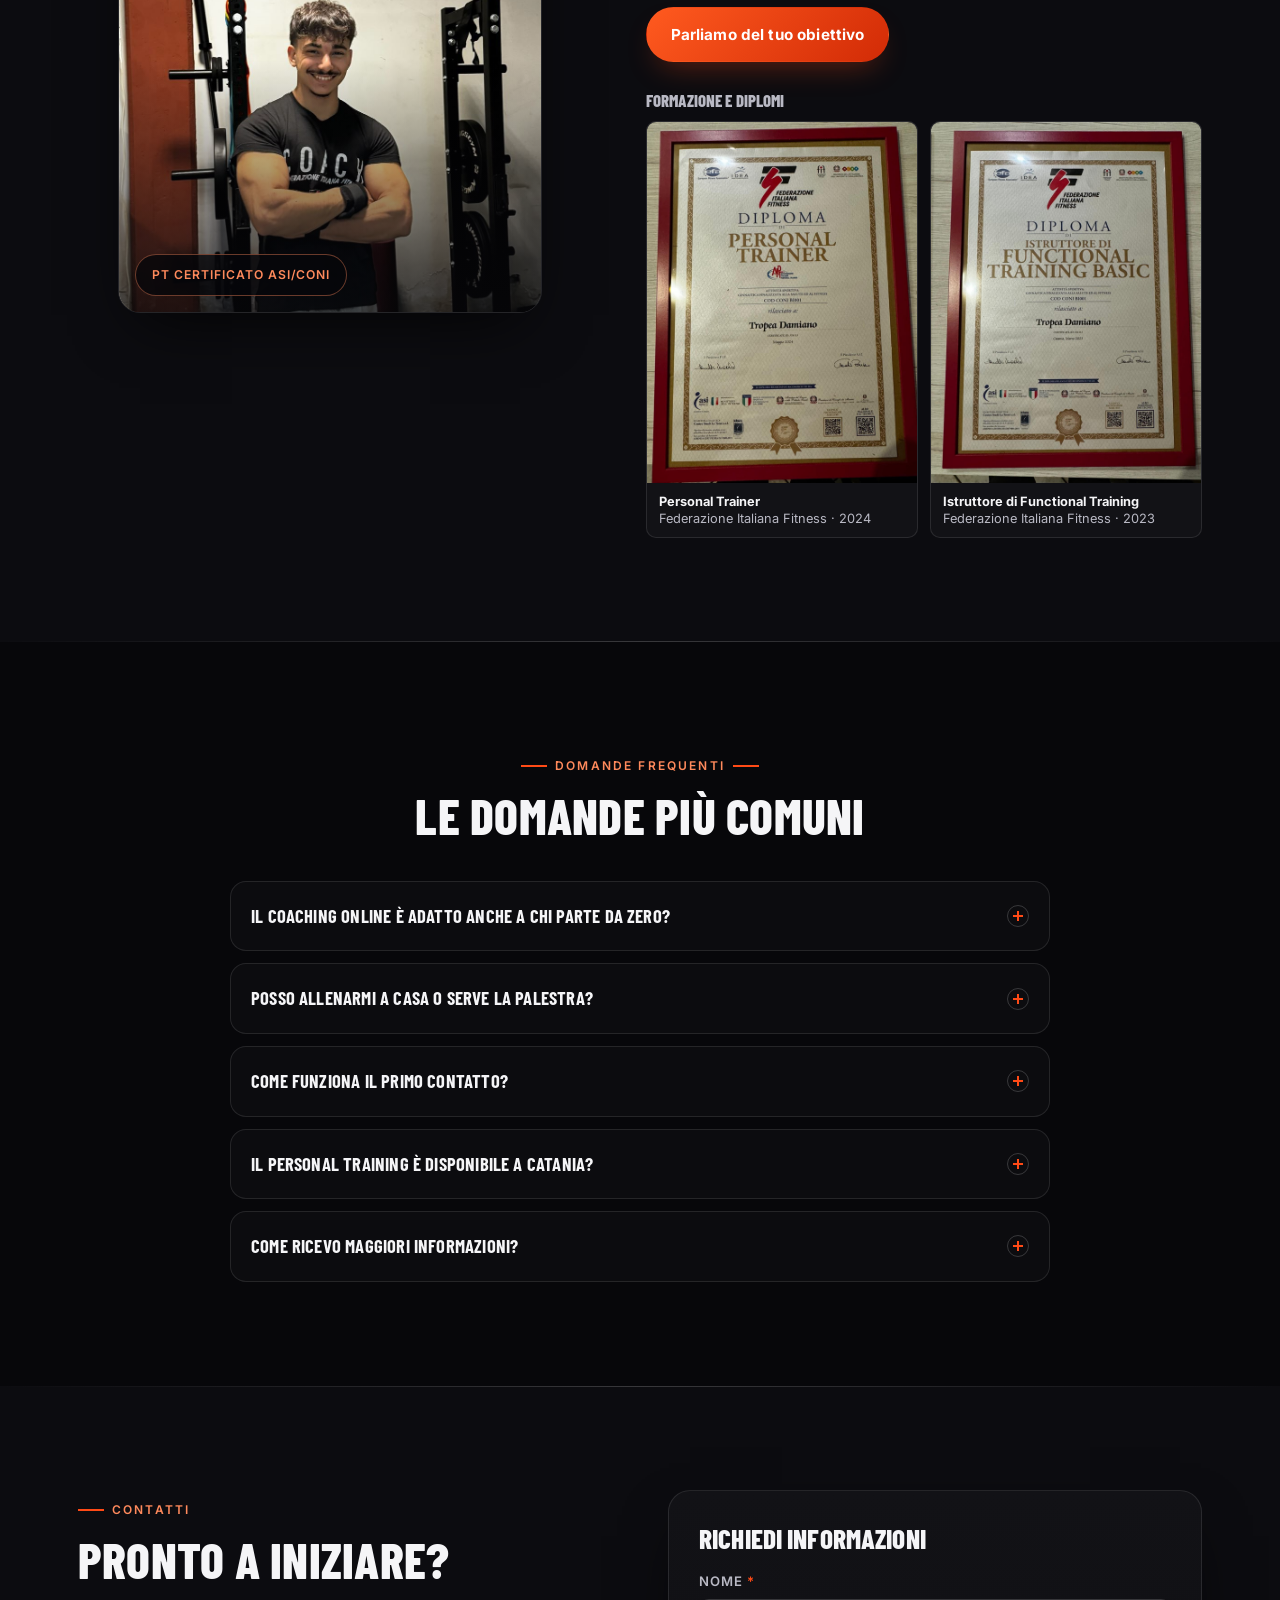
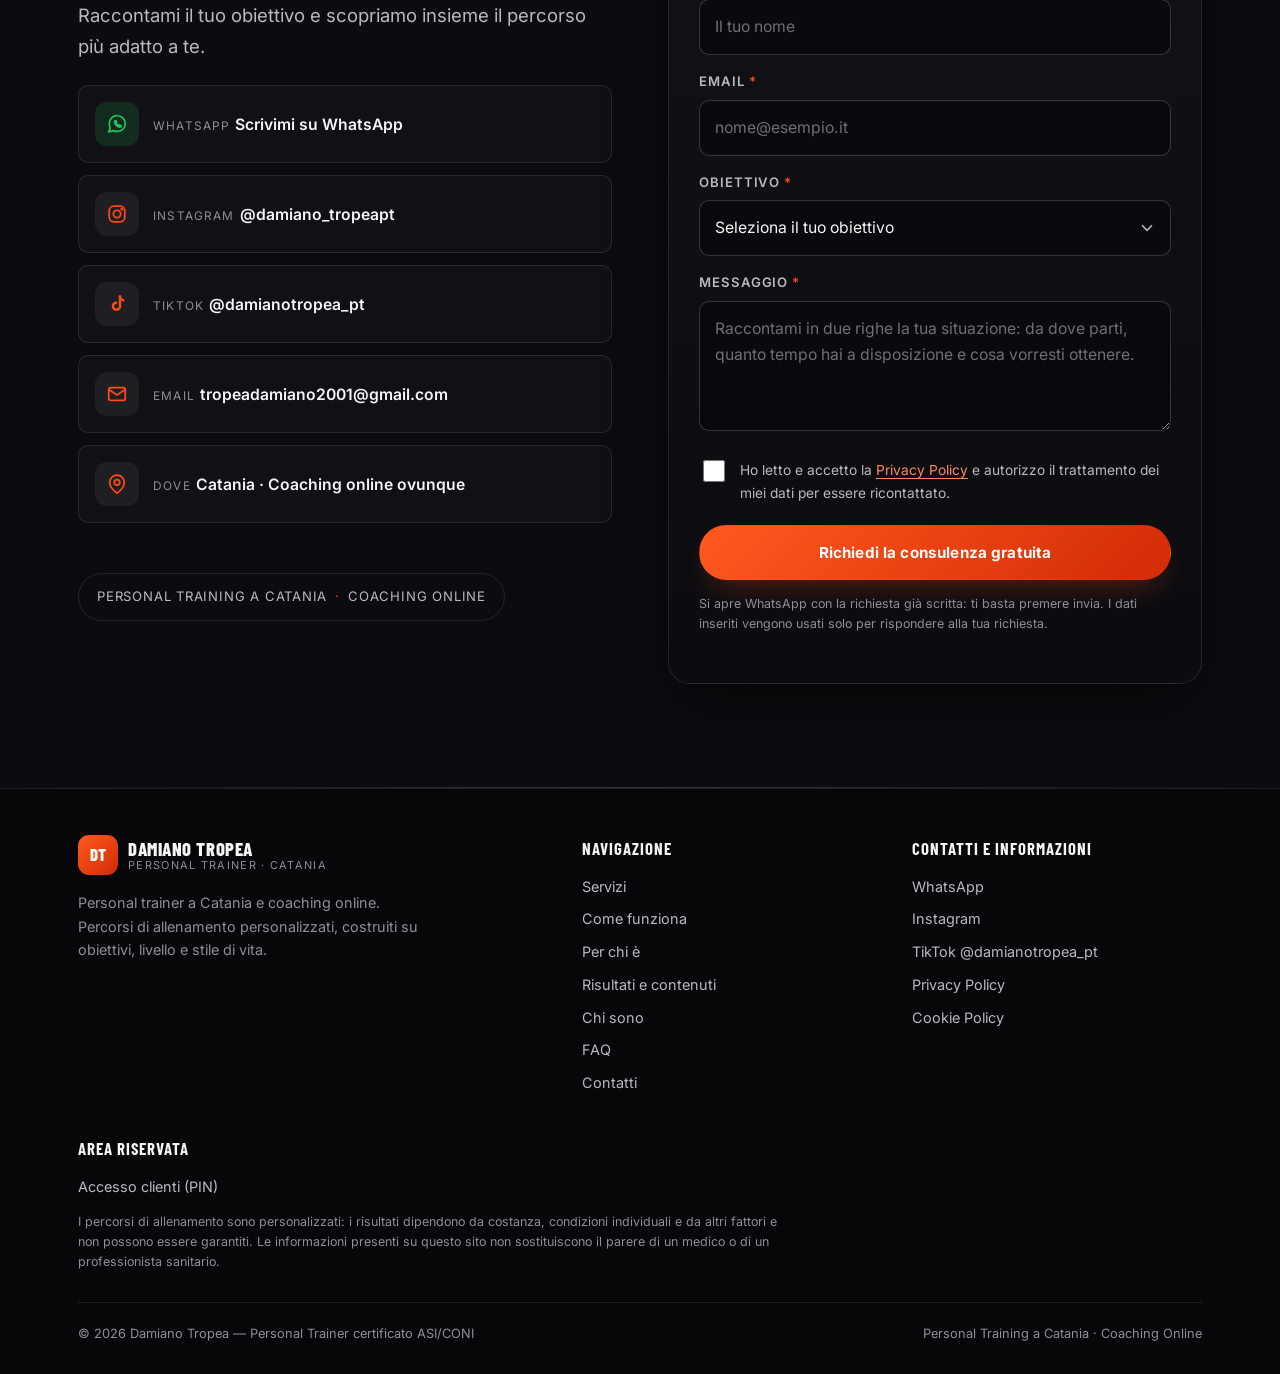
==== commit 45c164cb: "Update contact form to WhatsApp only Co-authored-by: Copilot App <223556219+Copilot@users.noreply.gi" ====
--- a/index.html
+++ b/index.html
@@ -9,15 +9,18 @@
 <meta name="robots" content="index, follow">
 <meta name="theme-color" content="#07070A">
 
-<!-- ===================== SEO / SOCIAL ===================== -->
-<link rel="canonical" href="https://sammy21-bee.github.io/damiano-tropea-pt/">
+<!-- ===================== SEO / SOCIAL =====================
+     Da completare: sostituire [INSERIRE_URL_DEL_SITO] con il dominio reale
+     (una volta online) per canonical e anteprima sui social.
+     ======================================================== -->
+<link rel="canonical" href="[INSERIRE_URL_DEL_SITO]/">
 <meta property="og:type" content="website">
 <meta property="og:locale" content="it_IT">
 <meta property="og:site_name" content="Damiano Tropea — Personal Trainer">
 <meta property="og:title" content="Damiano Tropea | Personal Trainer a Catania e Coaching Online">
 <meta property="og:description" content="Personal training a Catania e coaching online. Percorsi di allenamento personalizzati, costruiti su obiettivi, livello e stile di vita.">
-<meta property="og:url" content="https://sammy21-bee.github.io/damiano-tropea-pt/">
-<meta property="og:image" content="https://sammy21-bee.github.io/damiano-tropea-pt/assets/img/hero.webp">
+<meta property="og:url" content="[INSERIRE_URL_DEL_SITO]/">
+<meta property="og:image" content="[INSERIRE_URL_DEL_SITO]/assets/img/hero.webp">
 <meta name="twitter:card" content="summary_large_image">
 
 <link rel="icon" href="data:image/svg+xml,%3Csvg xmlns='http://www.w3.org/2000/svg' viewBox='0 0 64 64'%3E%3Crect width='64' height='64' rx='14' fill='%23FF4A16'/%3E%3Ctext x='32' y='43' font-family='Arial,sans-serif' font-size='30' font-weight='bold' fill='%23fff' text-anchor='middle'%3EDT%3C/text%3E%3C/svg%3E">
@@ -750,17 +753,9 @@
               <label for="privacy">Ho letto e accetto la <a href="privacy.html">Privacy Policy</a> e autorizzo il trattamento dei miei dati per essere ricontattato.</label>
             </div>
 
-            <fieldset class="channel-pick" id="channel-pick">
-              <legend>Come preferisci inviarla?</legend>
-              <label class="pick"><input type="radio" name="canale" value="whatsapp" checked><span>WhatsApp</span></label>
-              <label class="pick"><input type="radio" name="canale" value="instagram"><span>Instagram</span></label>
-              <label class="pick"><input type="radio" name="canale" value="tiktok"><span>TikTok</span></label>
-              <p class="pick-hint" id="pick-hint"></p>
-            </fieldset>
-
             <button class="btn btn--primary btn--block" type="submit" data-cta="form-invia">Richiedi la consulenza gratuita</button>
 
-            <p class="form-footnote">I dati inseriti vengono usati solo per rispondere alla tua richiesta.</p>
+            <p class="form-footnote">Si apre WhatsApp con la richiesta già scritta: ti basta premere invia. I dati inseriti vengono usati solo per rispondere alla tua richiesta.</p>
 
             <div class="form-status" id="form-status" role="status" aria-live="polite"></div>
           </form>
--- a/assets/css/style.css
+++ b/assets/css/style.css
@@ -1684,3 +1684,113 @@
 }
 
 .form-status-link { display: inline-block; margin-top: 8px; font-weight: 700; color: var(--accent); text-decoration: underline; text-underline-offset: 3px; }
+
+/* Mobile: percorso a carosello */
+.journey-dots { display: none; }
+@media (max-width: 639px) {
+  .journey {
+    display: flex;
+    gap: 14px;
+    margin: 26px calc(var(--gutter) * -1) 0;
+    padding: 0 var(--gutter) 6px;
+    overflow-x: auto;
+    scroll-snap-type: x mandatory;
+    scroll-padding-inline: var(--gutter);
+    -webkit-overflow-scrolling: touch;
+    scrollbar-width: none;
+  }
+  .journey::-webkit-scrollbar { display: none; }
+  .journey-step {
+    flex: 0 0 82%;
+    scroll-snap-align: center;
+    grid-template-columns: 1fr;
+    gap: 14px;
+    align-content: start;
+    padding: 12px 12px 18px;
+    background: var(--ink-850);
+    border: 1px solid var(--line);
+    border-radius: var(--radius);
+  }
+  .journey-photo {
+    margin-inline: 0;
+    aspect-ratio: 4 / 4.2;
+    border-radius: calc(var(--radius) - 4px);
+  }
+  .journey-photo img { object-position: 50% 30%; }
+  .journey-text { padding-inline: 4px; }
+  .journey-num { font-size: 1.8rem; }
+  .journey-text h3 { margin: 4px 0 6px; font-size: 1.25rem; }
+  .journey-text p { font-size: .95rem; line-height: 1.55; }
+  .journey-dots {
+    display: flex;
+    justify-content: center;
+    gap: 8px;
+    margin-top: 16px;
+  }
+  .journey-dots button {
+    width: 9px;
+    height: 9px;
+    padding: 0;
+    border: 0;
+    border-radius: 999px;
+    background: var(--line-strong);
+    cursor: pointer;
+    transition: width .2s ease, background-color .2s ease;
+  }
+  .journey-dots button.is-active { width: 24px; background: var(--accent); }
+}
+
+/* Mobile: barra CTA compatta e flottante, WhatsApp ben visibile sopra */
+@media (max-width: 639px) {
+  .mobile-cta-bar {
+    left: 12px;
+    right: 12px;
+    bottom: calc(10px + env(safe-area-inset-bottom));
+    gap: 8px;
+    padding: 7px;
+    background: rgba(14, 14, 18, .92);
+    border: 1px solid var(--line-strong);
+    border-radius: 999px;
+    box-shadow: 0 16px 34px -12px rgba(0, 0, 0, .85);
+    backdrop-filter: blur(14px);
+    -webkit-backdrop-filter: blur(14px);
+  }
+  .mobile-cta-bar .btn {
+    min-height: 44px;
+    padding: 10px 16px;
+    font-size: .88rem;
+  }
+  .mobile-cta-bar .btn--primary { flex: 1.5; }
+  .mobile-cta-bar .btn--wa-outline { flex: 1; gap: 7px; }
+  .mobile-cta-bar .btn svg { width: 18px; height: 18px; }
+  .wa-float {
+    right: 14px;
+    bottom: calc(10px + 58px + 14px + env(safe-area-inset-bottom));
+    padding: 0;
+    width: 52px;
+    height: 52px;
+    justify-content: center;
+    box-shadow: 0 12px 26px -8px rgba(0, 0, 0, .75), 0 0 0 4px rgba(37, 211, 102, .18);
+  }
+  .wa-float svg { width: 26px; height: 26px; }
+  body { padding-bottom: 82px; }
+}
+
+/* Mobile: niente cerchio WhatsApp (c'e gia nella barra) e barra piu piccola */
+@media (max-width: 639px) {
+  .wa-float { display: none; }
+  .mobile-cta-bar {
+    left: 22px;
+    right: 22px;
+    bottom: calc(8px + env(safe-area-inset-bottom));
+    gap: 6px;
+    padding: 5px;
+  }
+  .mobile-cta-bar .btn {
+    min-height: 38px;
+    padding: 7px 12px;
+    font-size: .82rem;
+  }
+  .mobile-cta-bar .btn svg { width: 16px; height: 16px; }
+  body { padding-bottom: 66px; }
+}
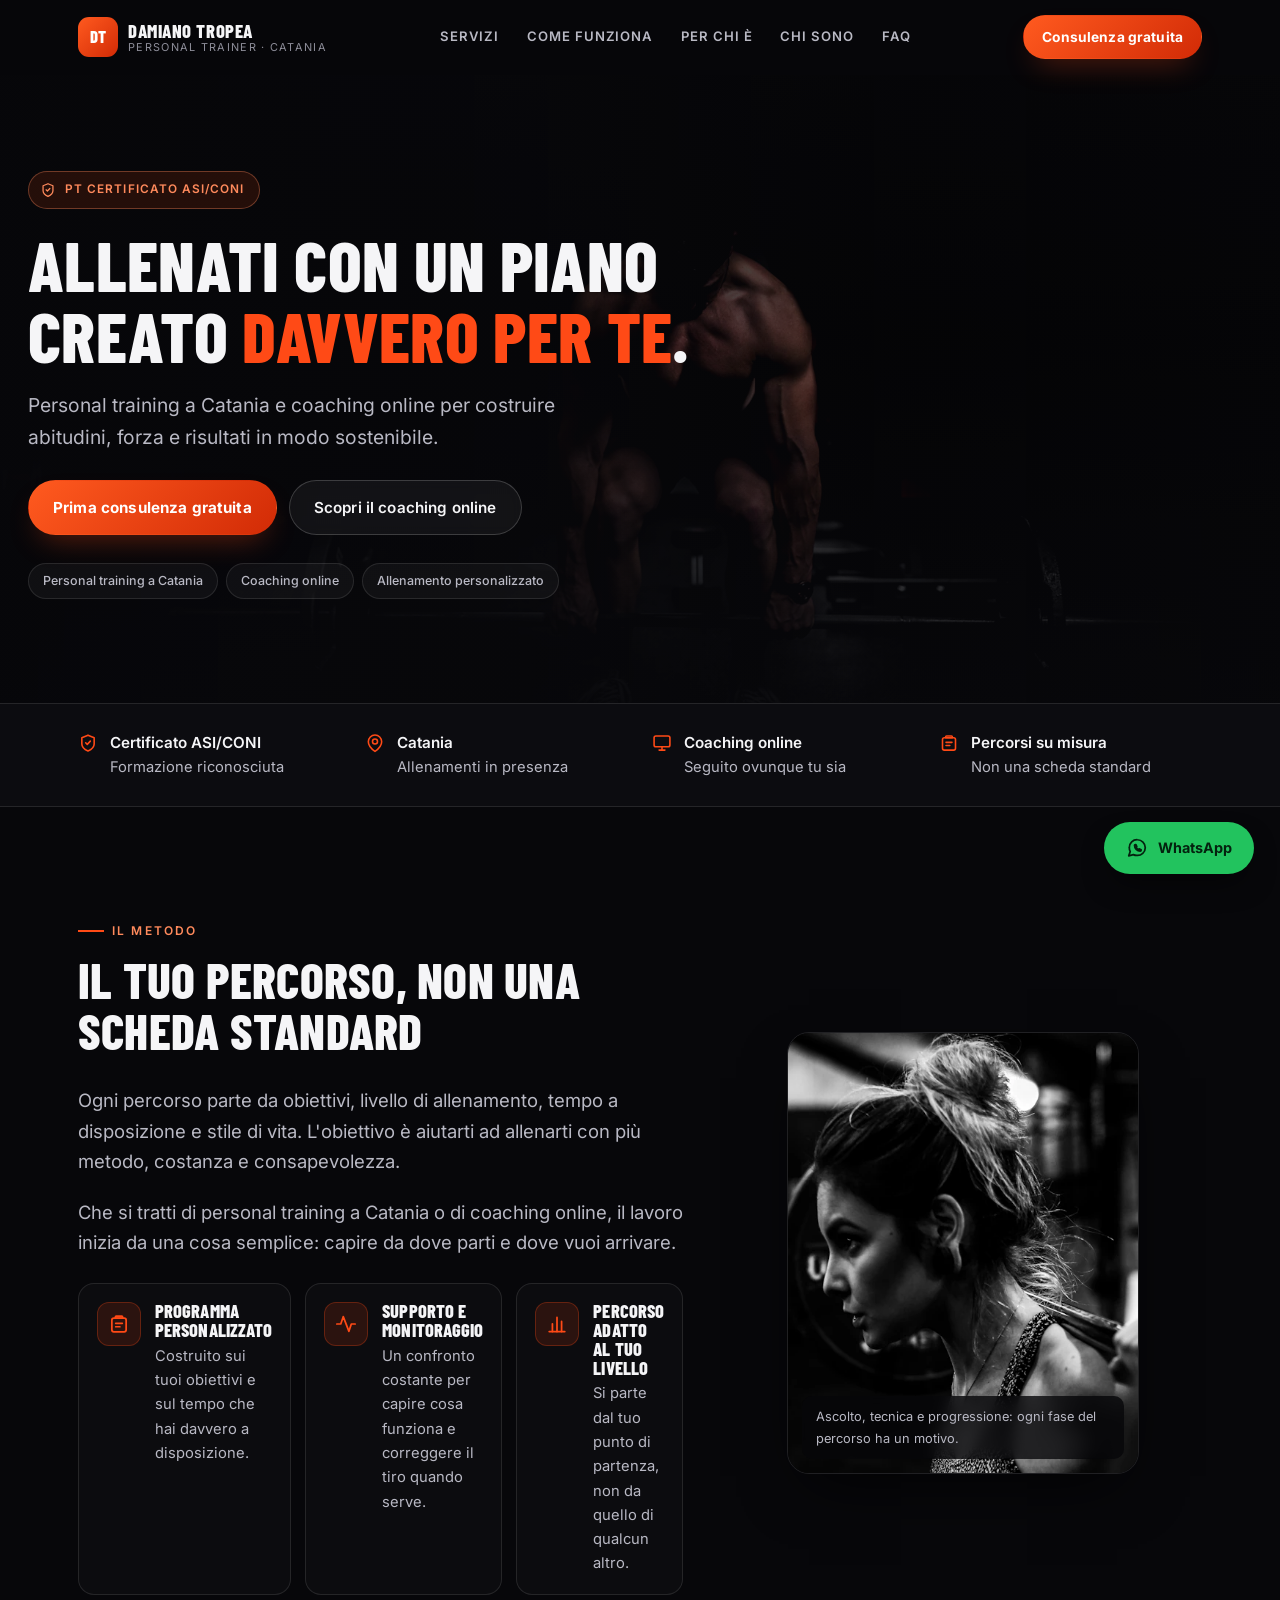
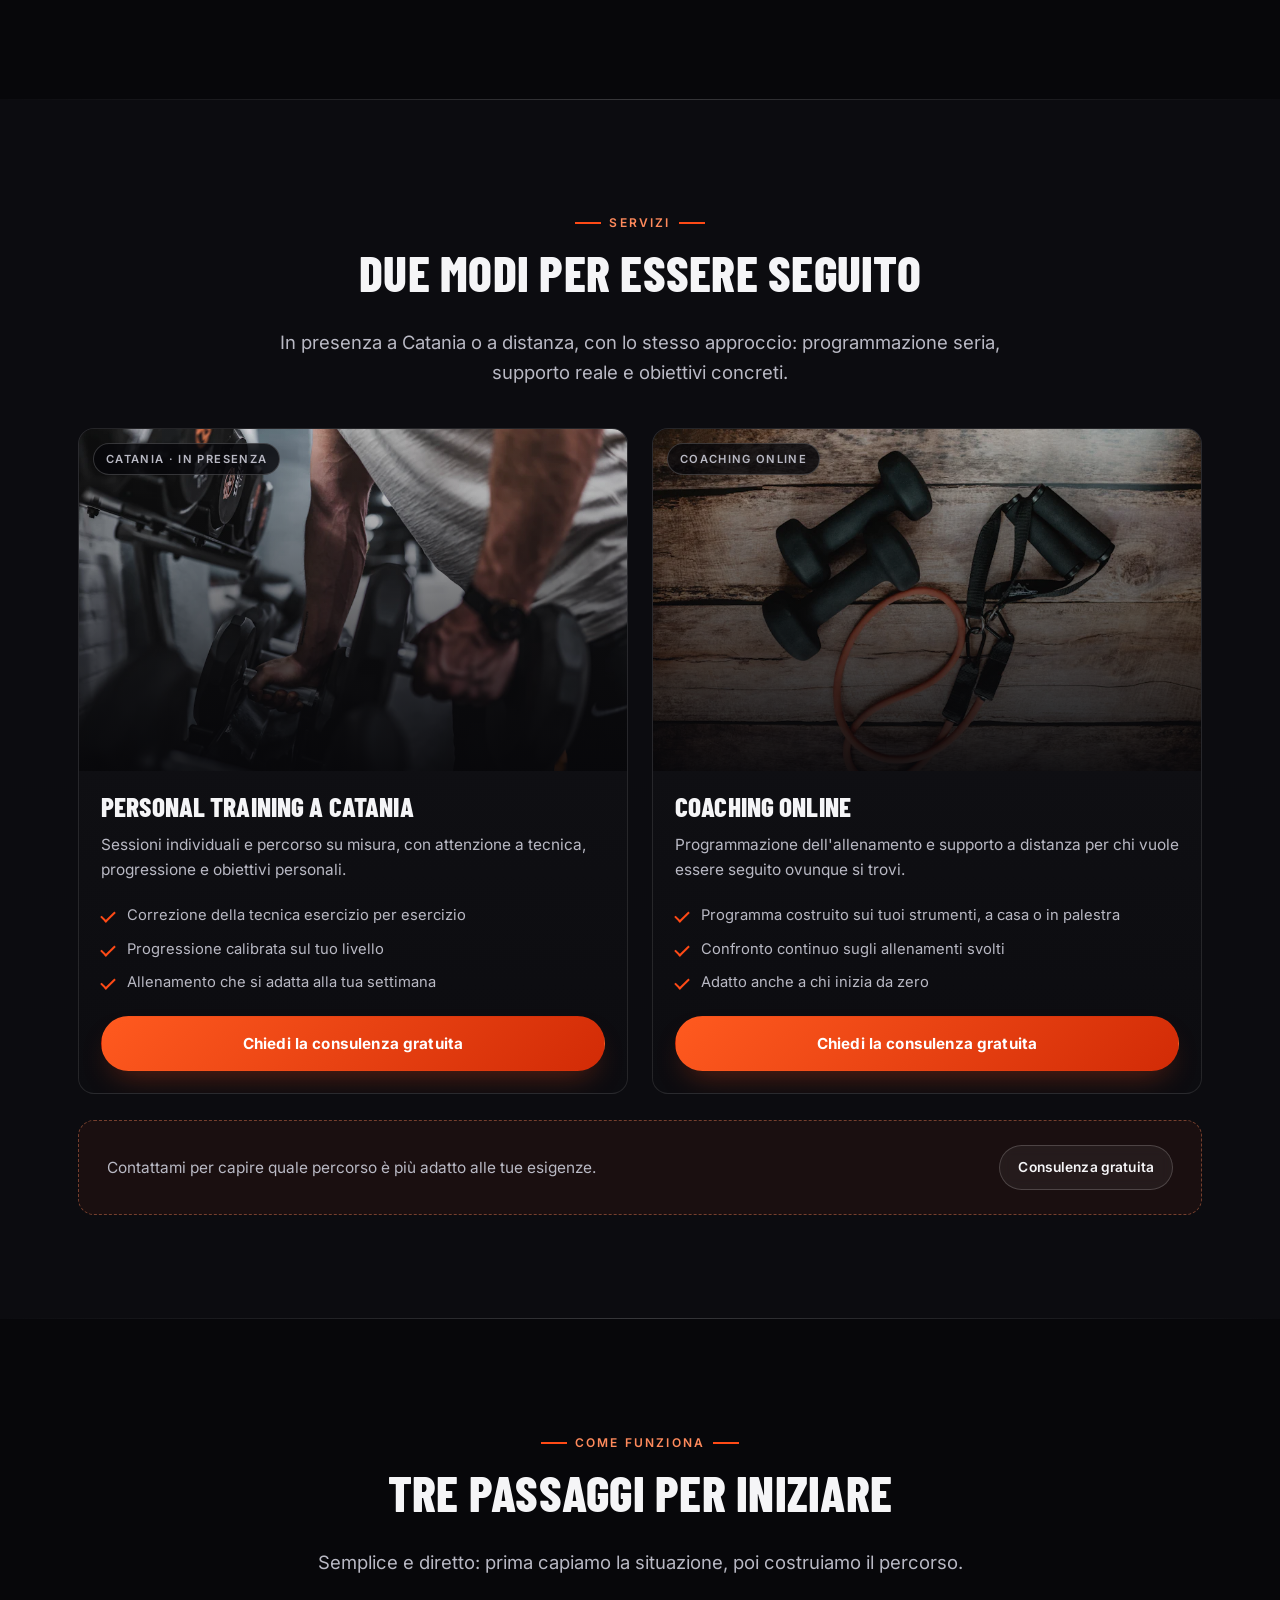
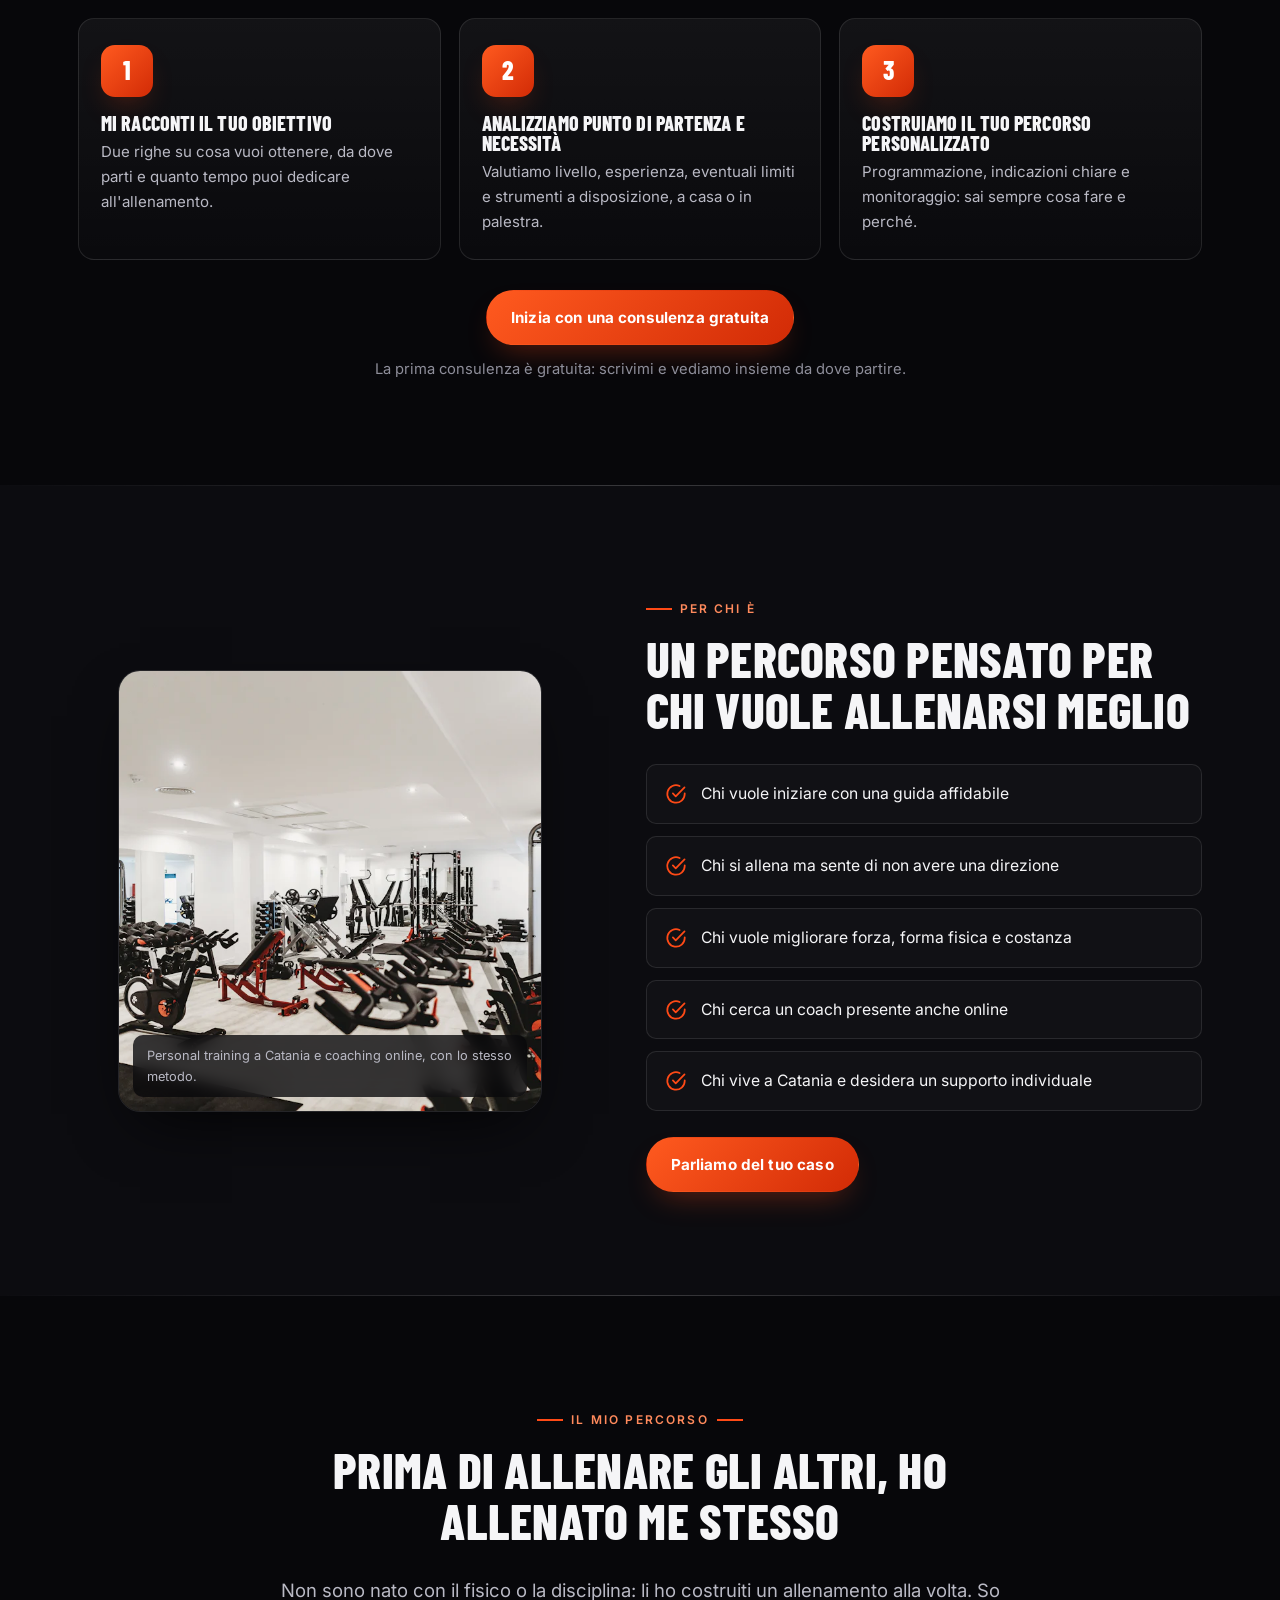
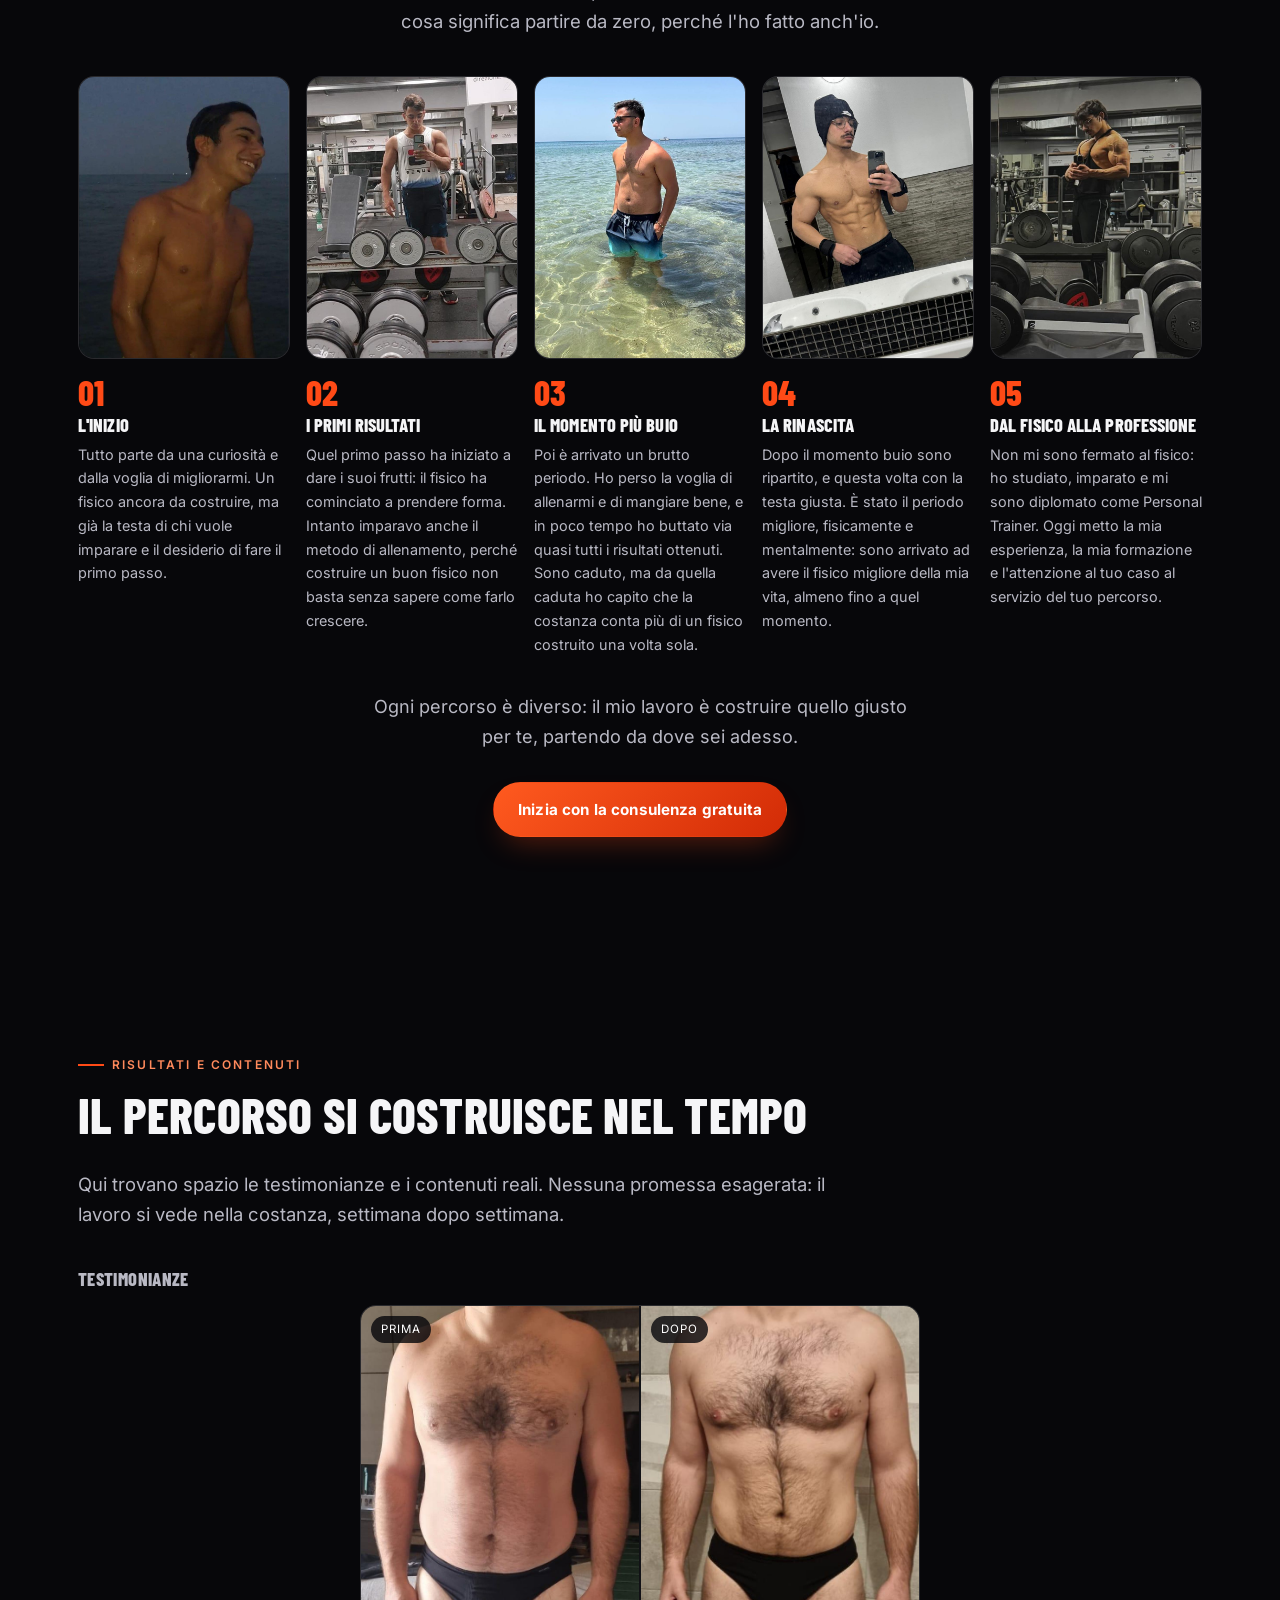
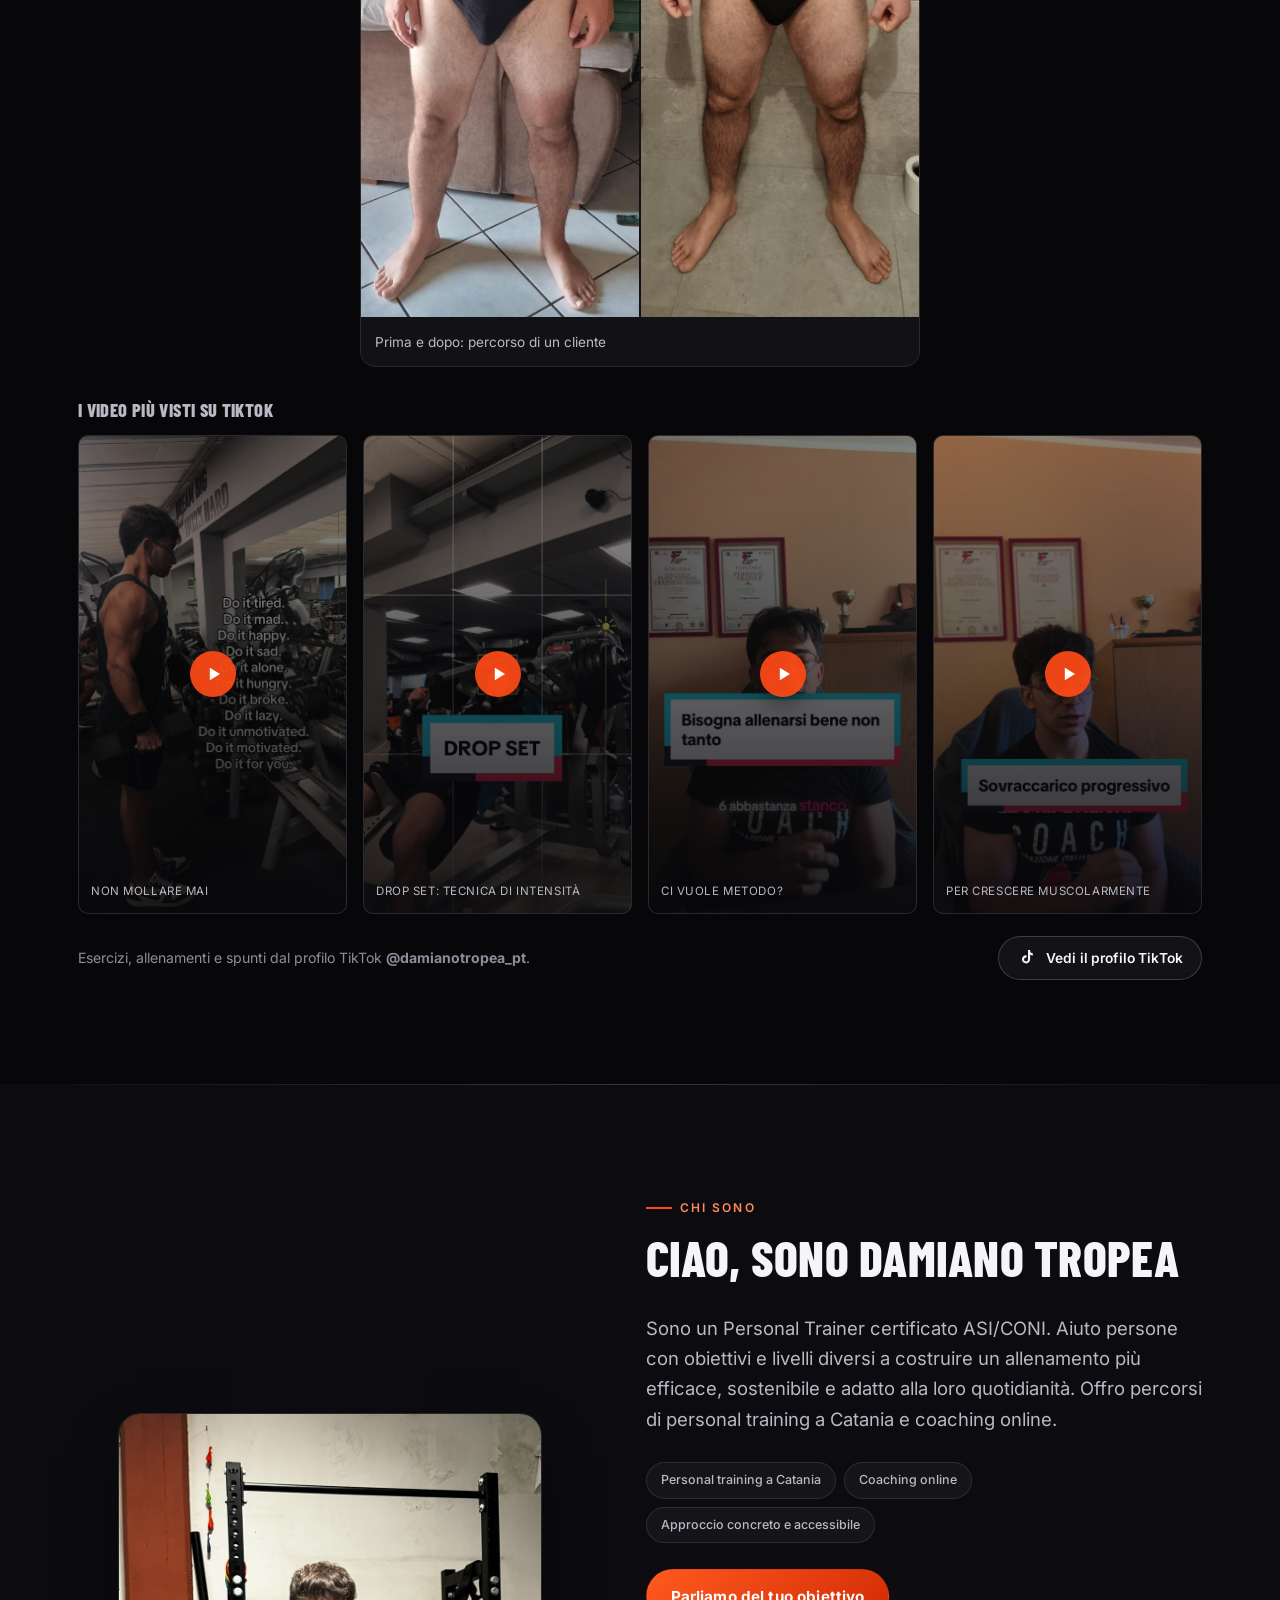
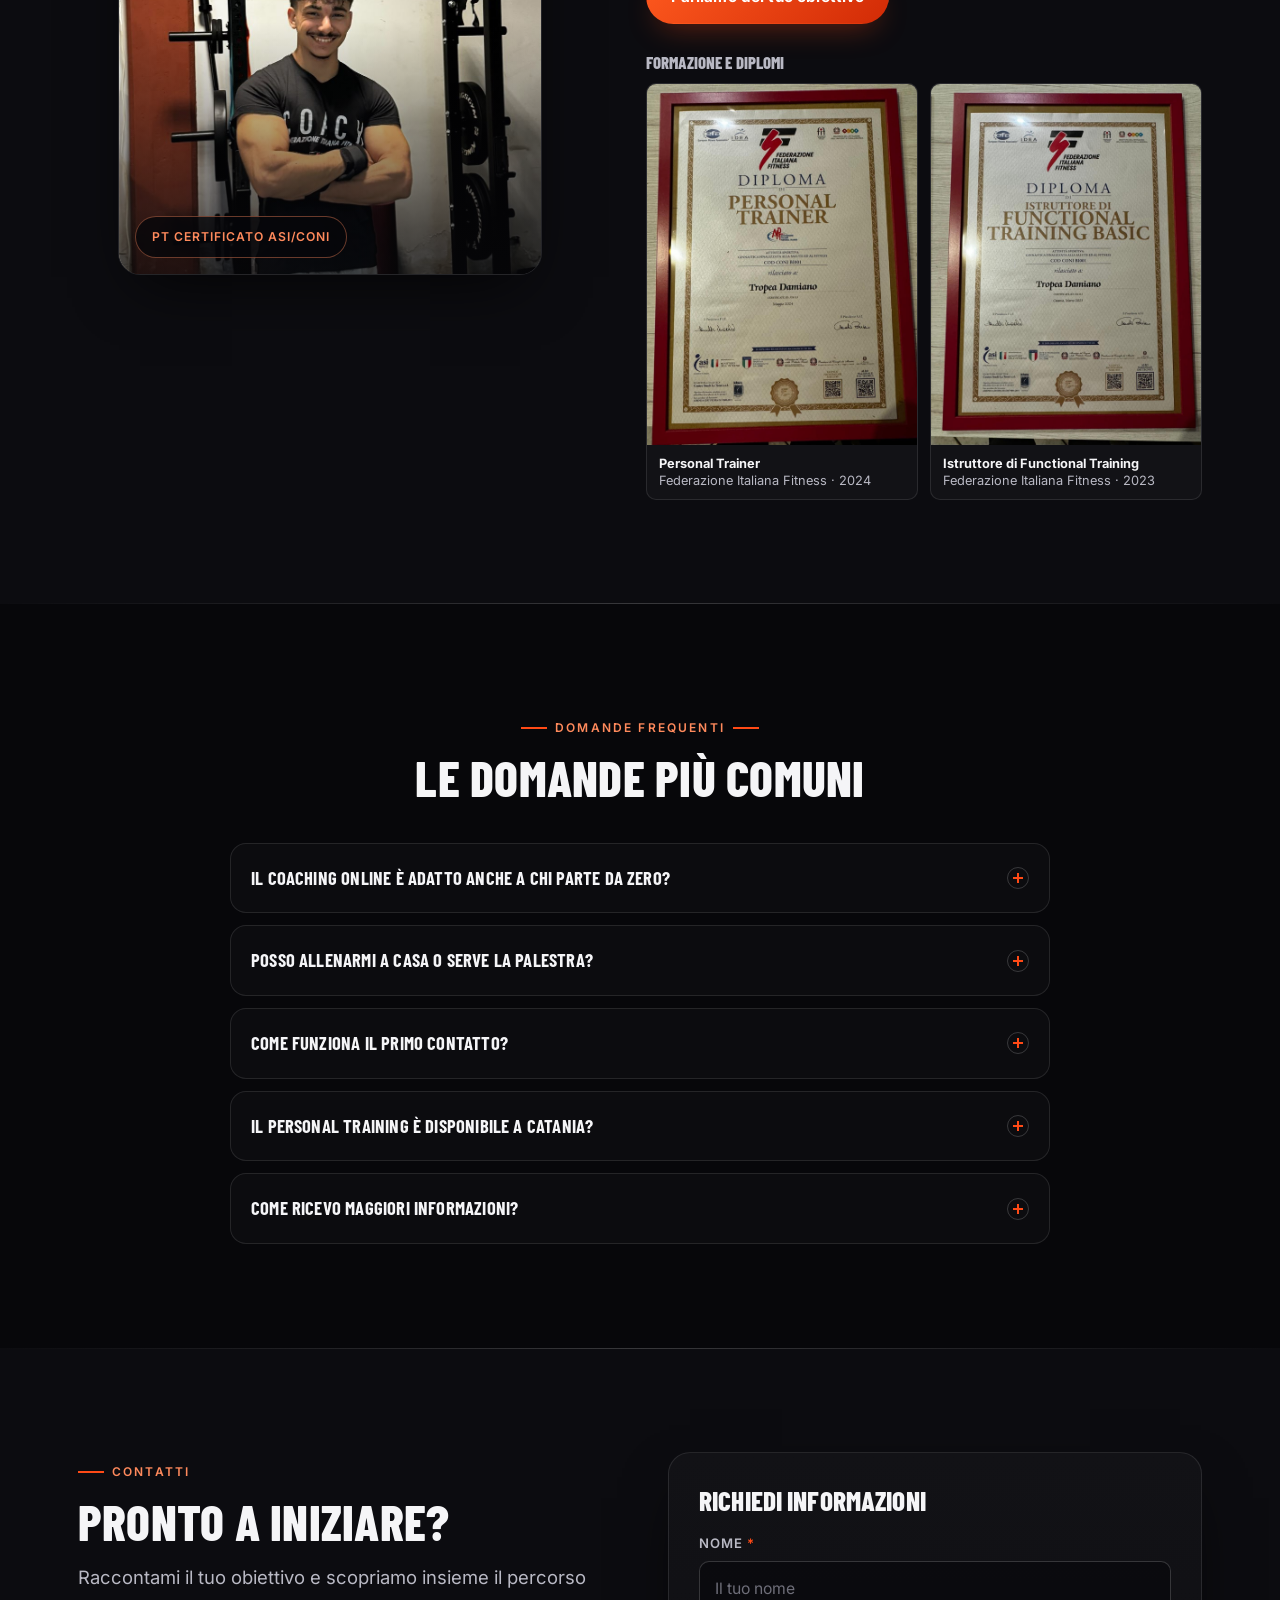
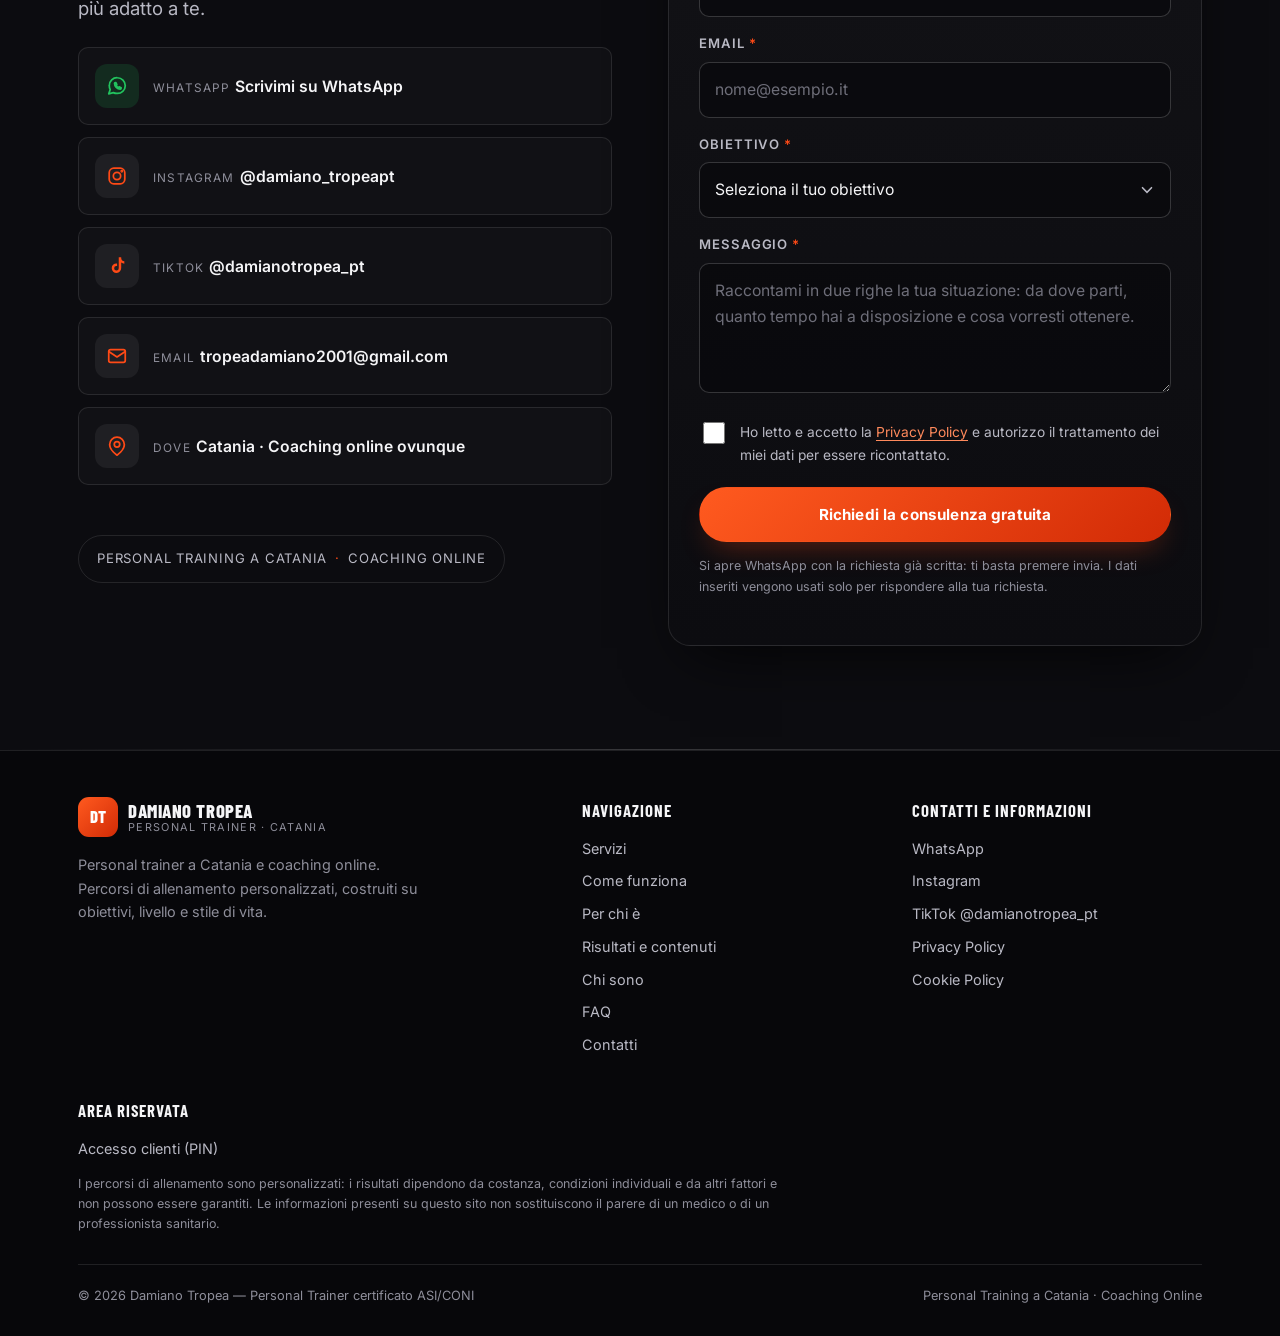
==== commit bb4075a5: "Fix journey carousel HTML structure Co-authored-by: Copilot App <223556219+Copilot@users.noreply.git" ====
--- a/index.html
+++ b/index.html
@@ -504,6 +504,7 @@
             <p>Non mi sono fermato al fisico: ho studiato, imparato e mi sono diplomato come Personal Trainer. Oggi metto la mia esperienza, la mia formazione e l'attenzione al tuo caso al servizio del tuo percorso.</p>
           </div>
         </li>
+      </ol>
 
       <p class="journey-note reveal">Ogni percorso è diverso: il mio lavoro è costruire quello giusto per te, partendo da dove sei adesso.</p>
       <div class="steps-cta reveal">
